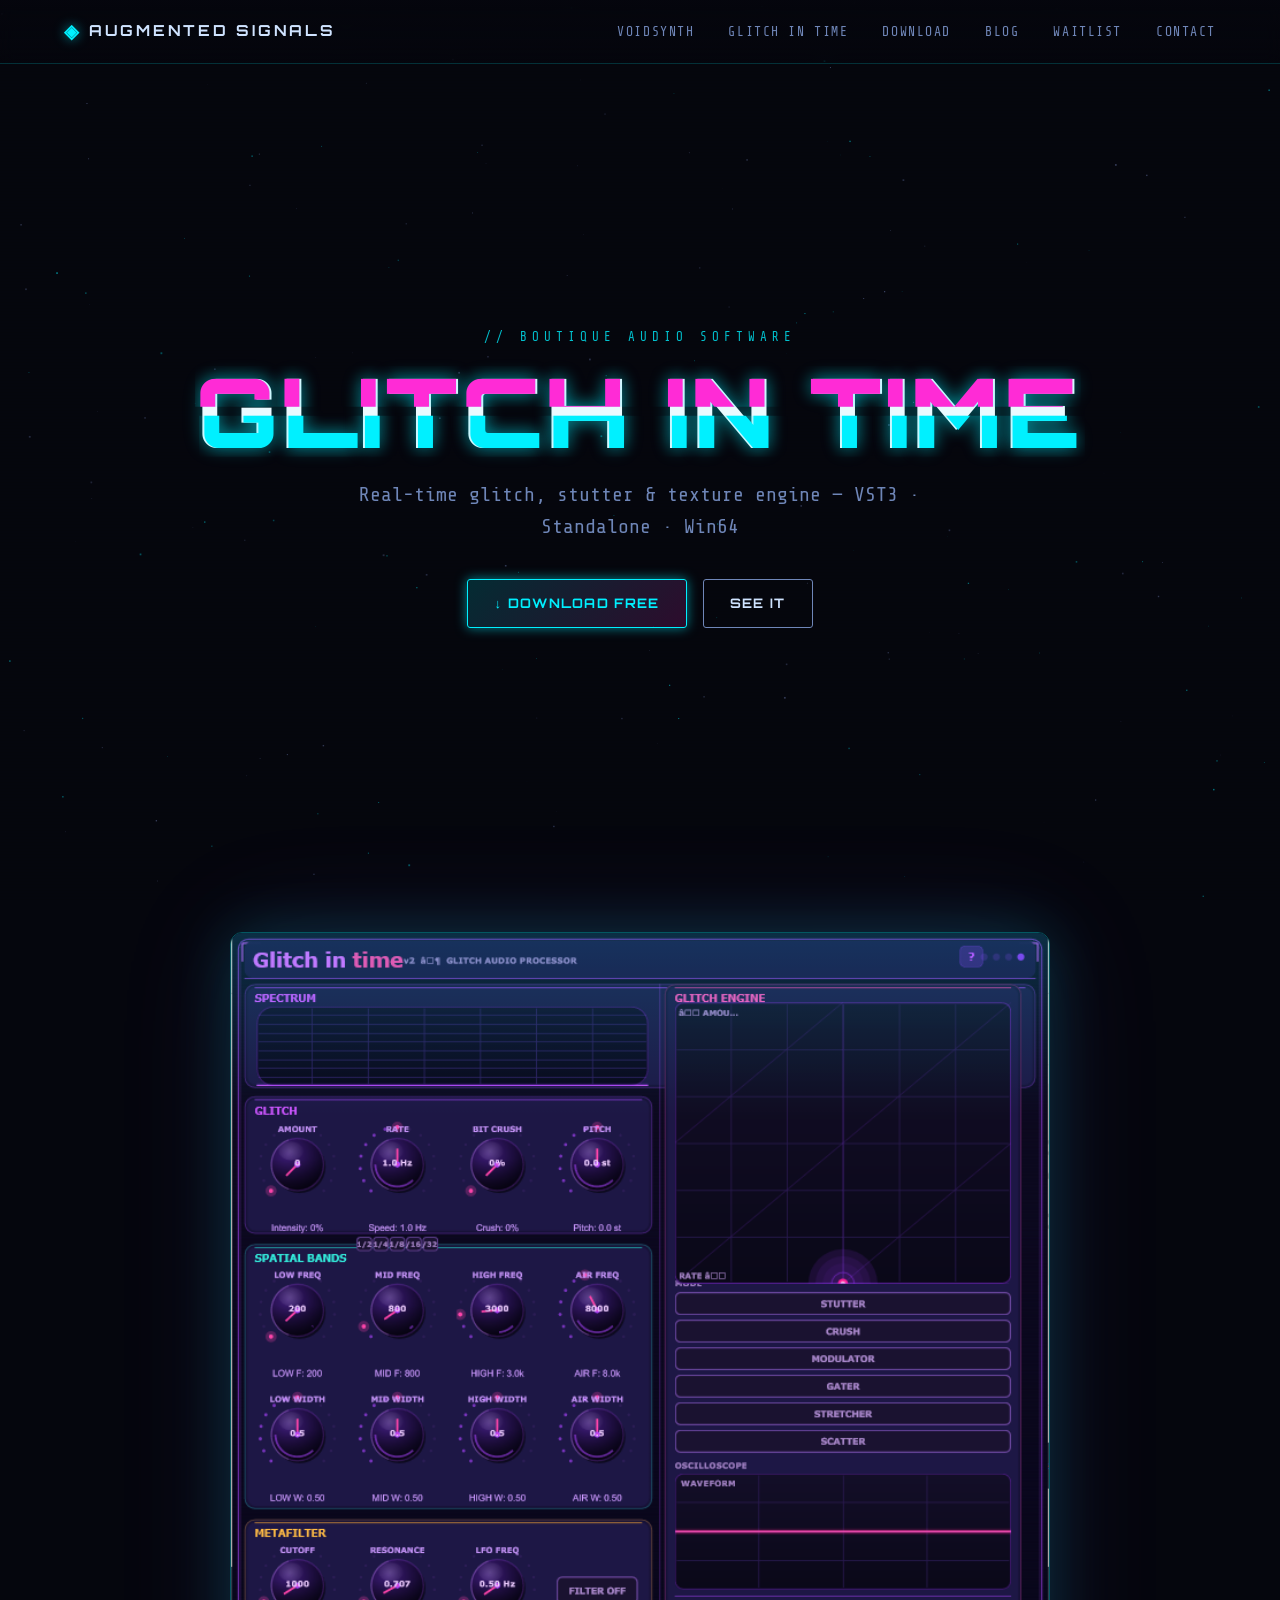
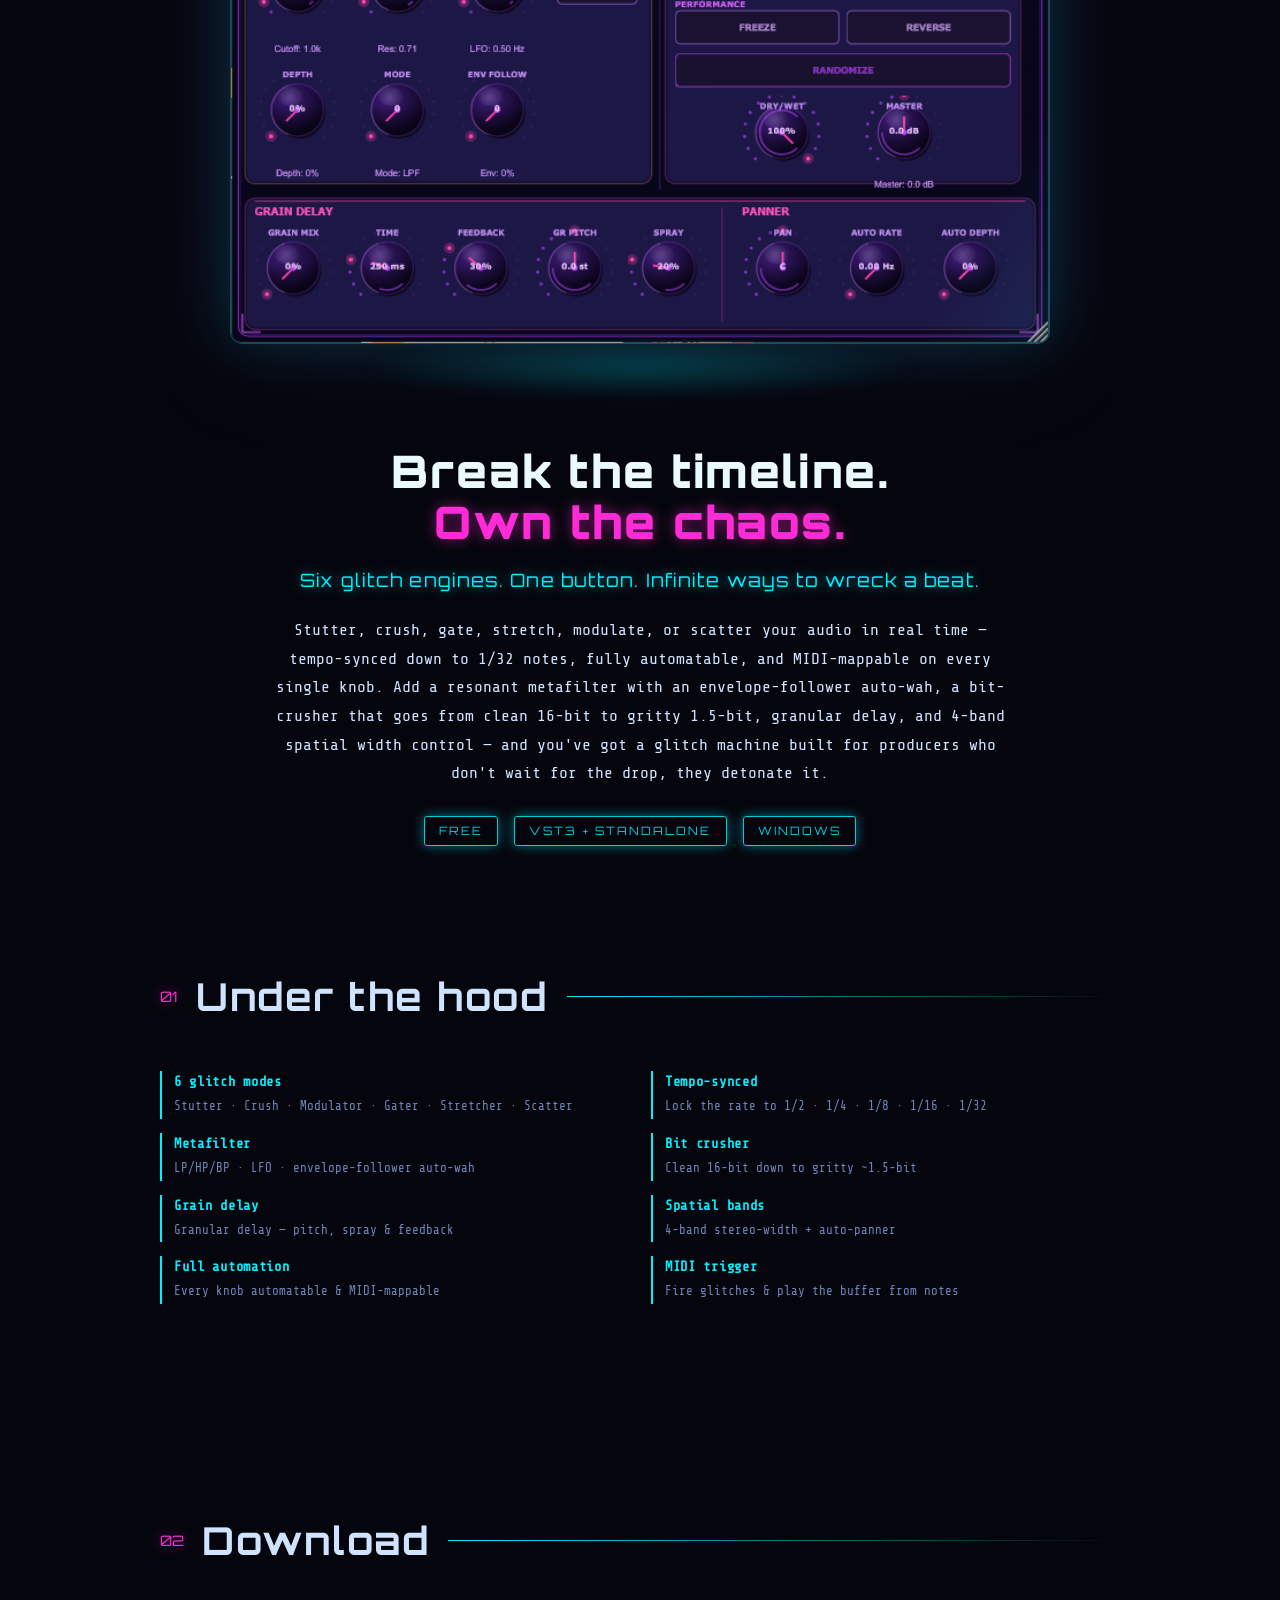
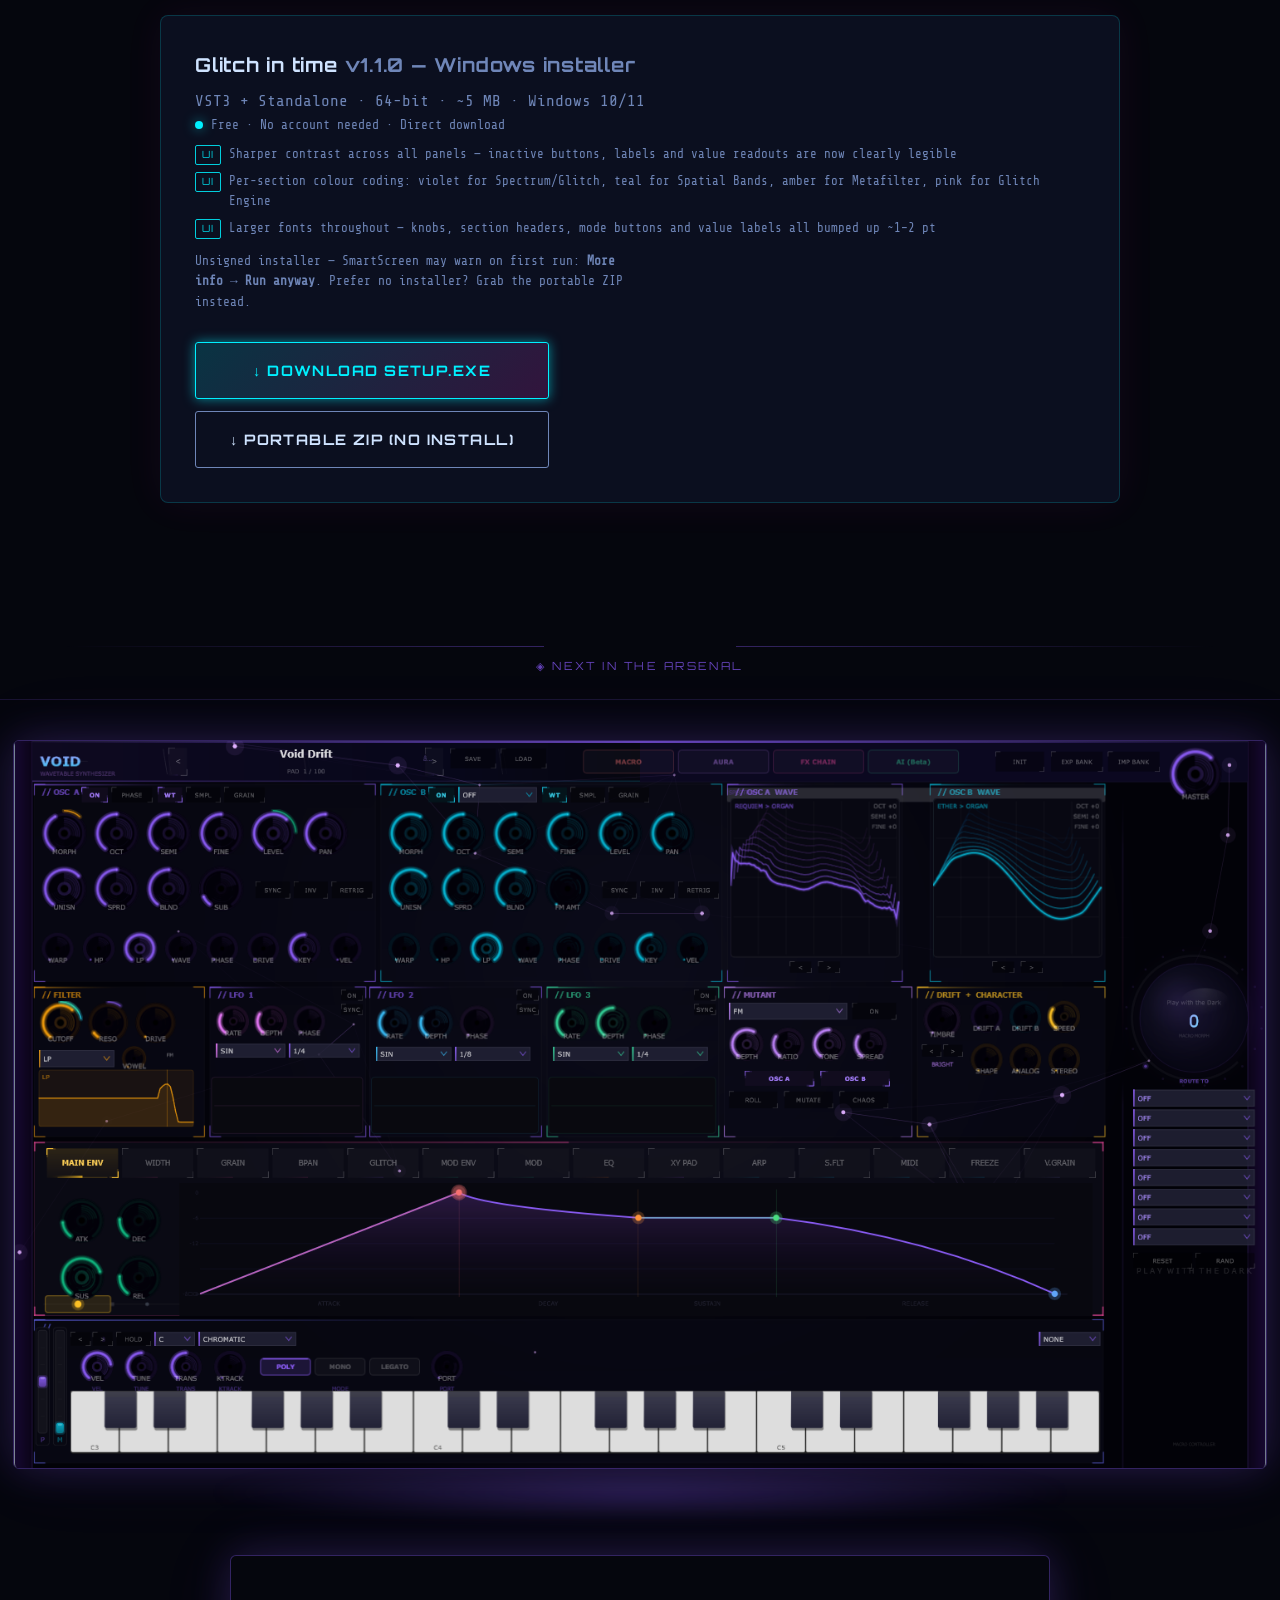
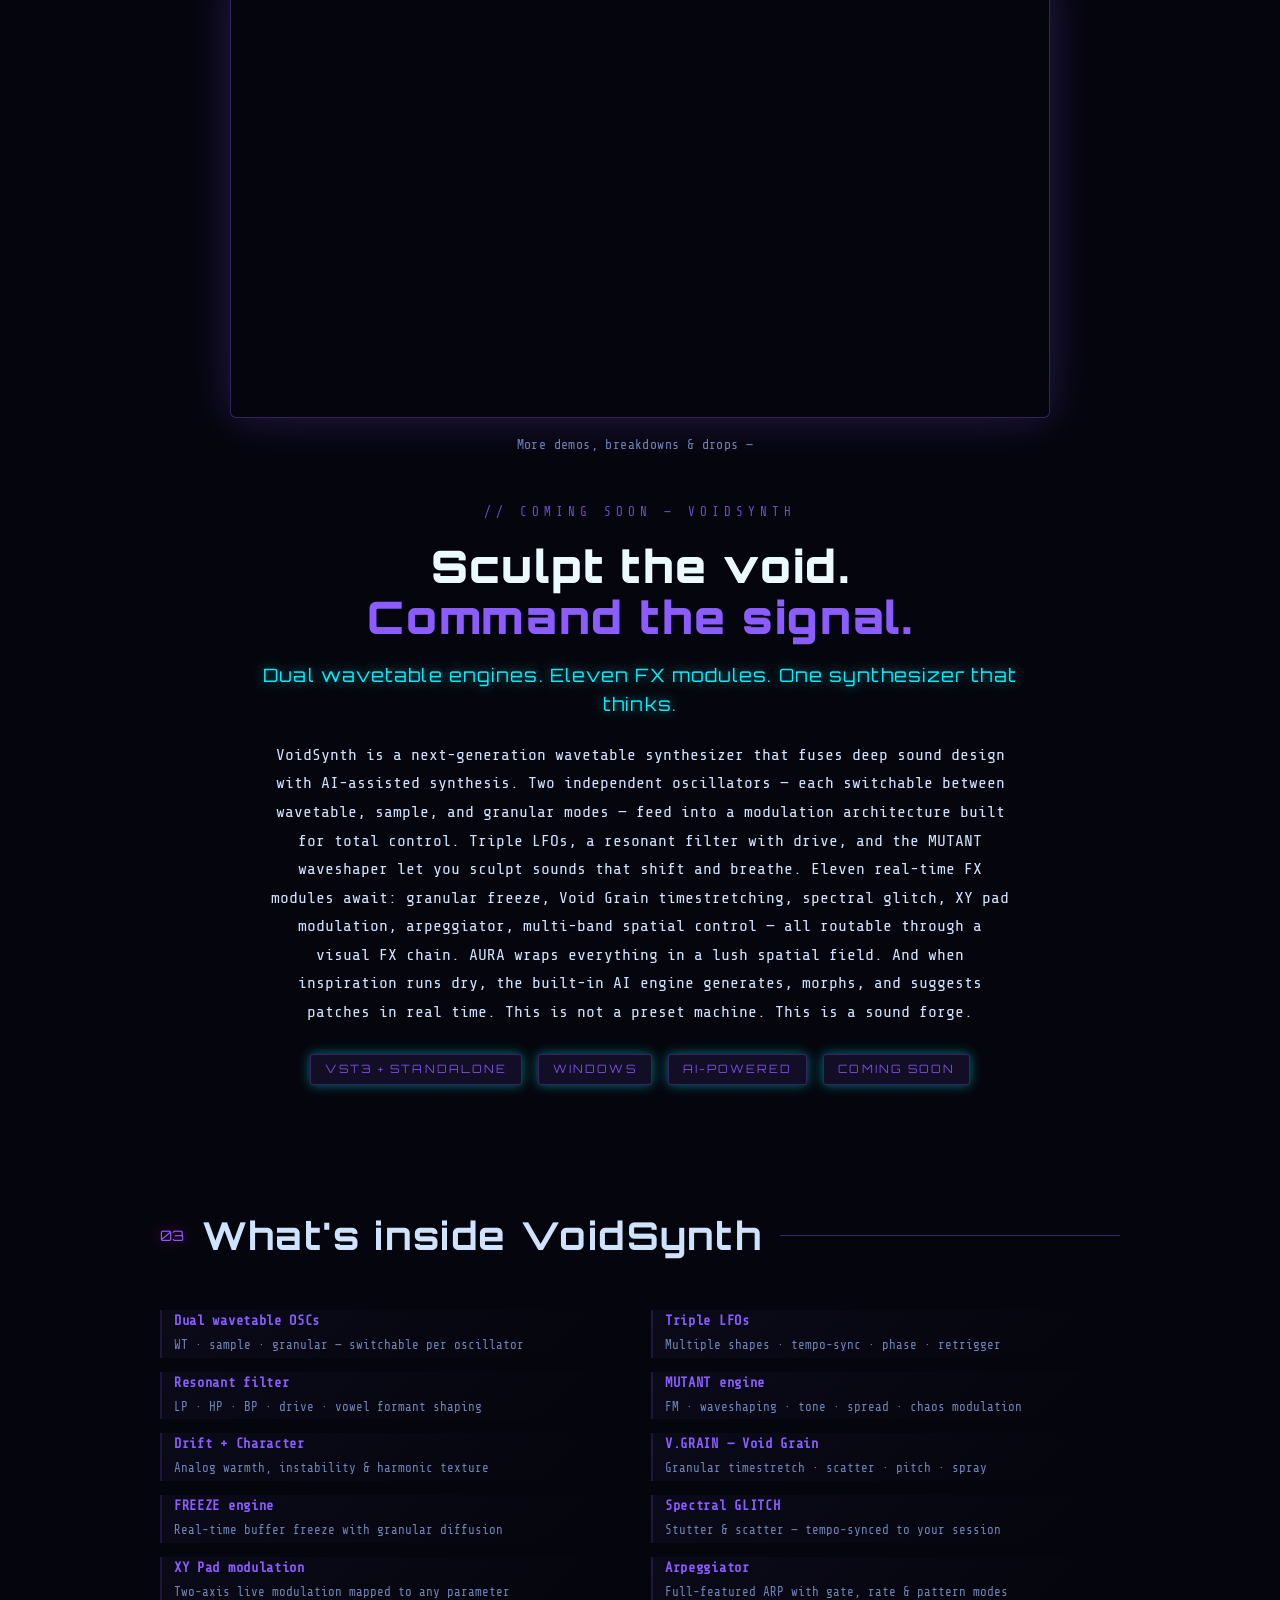
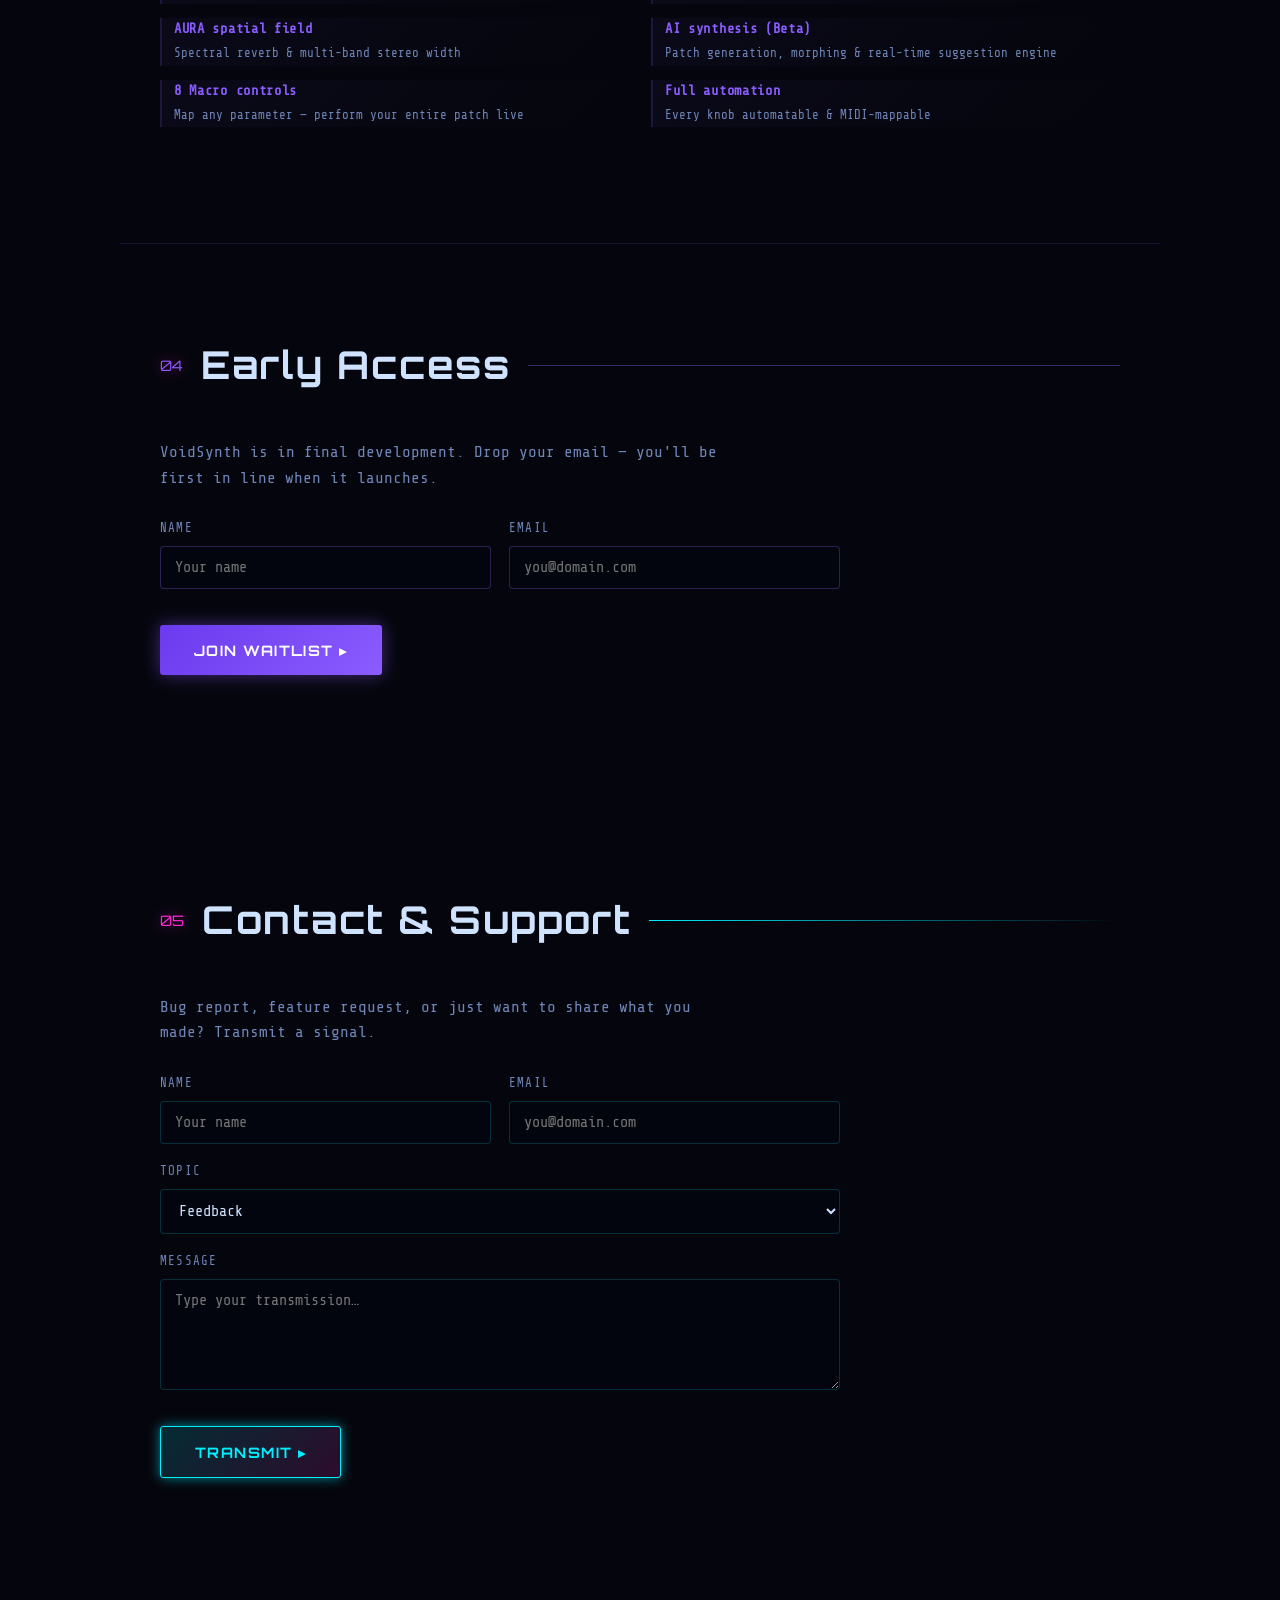
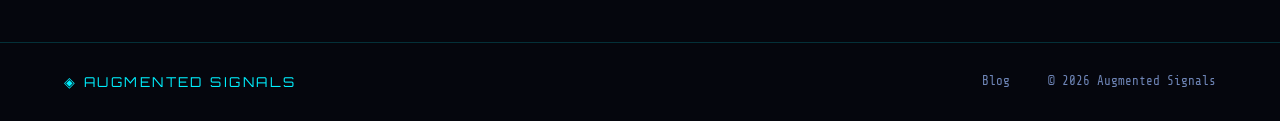
==== index.html @ cd2e7b14 "Add Blog link to homepage nav and footer" ====
<!DOCTYPE html>
<html lang="en">
<head>
<meta charset="UTF-8" />
<meta name="viewport" content="width=device-width, initial-scale=1.0" />
<title>Augmented Signals — Glitch in Time · VoidSynth | Free VST3 Audio Plugins</title>
<meta name="description" content="Augmented Signals — boutique audio software. Glitch in Time: free real-time glitch processor VST3. VoidSynth: AI-powered wavetable synthesizer. Windows 64-bit." />
<link rel="canonical" href="https://augmentedsignals.com/" />
<meta name="google-site-verification" content="_FUGStPBPuowqoxrD3YjINRn-j5dSIf7FFfWn83WKUI" />

<!-- Open Graph -->
<meta property="og:type" content="website" />
<meta property="og:site_name" content="Augmented Signals" />
<meta property="og:url" content="https://augmentedsignals.com/" />
<meta property="og:title" content="Augmented Signals — Free VST3 Glitch Processor + AI Wavetable Synth" />
<meta property="og:description" content="Boutique audio software for producers who push limits. Download Glitch in Time free — 6 glitch engines, tempo-sync, full automation. VoidSynth coming soon." />
<meta property="og:image" content="https://augmentedsignals.com/assets/plugin.png" />
<meta property="og:image:width" content="1200" />
<meta property="og:image:height" content="630" />
<meta property="og:image:alt" content="Glitch in Time VST3 plugin interface by Augmented Signals" />

<!-- Twitter / X Card -->
<meta name="twitter:card" content="summary_large_image" />
<meta name="twitter:title" content="Augmented Signals — Free VST3 Glitch Processor + AI Wavetable Synth" />
<meta name="twitter:description" content="Boutique audio software for producers who push limits. Download Glitch in Time free — 6 glitch engines, tempo-sync, full automation." />
<meta name="twitter:image" content="https://augmentedsignals.com/assets/plugin.png" />

<!-- JSON-LD Structured Data -->
<script type="application/ld+json">
{
  "@context": "https://schema.org",
  "@graph": [
    {
      "@type": "Organization",
      "name": "Augmented Signals",
      "url": "https://augmentedsignals.com",
      "logo": "https://augmentedsignals.com/assets/plugin.png"
    },
    {
      "@type": "SoftwareApplication",
      "name": "Glitch in Time",
      "operatingSystem": "Windows 10, Windows 11",
      "applicationCategory": "MultimediaApplication",
      "offers": { "@type": "Offer", "price": "0", "priceCurrency": "USD" },
      "description": "Real-time glitch, stutter and texture engine. Six glitch modes, tempo-synced to 1/32 notes, fully automatable and MIDI-mappable. VST3 + Standalone for Windows 64-bit.",
      "url": "https://augmentedsignals.com/#download",
      "publisher": { "@type": "Organization", "name": "Augmented Signals", "url": "https://augmentedsignals.com" }
    },
    {
      "@type": "SoftwareApplication",
      "name": "VoidSynth",
      "operatingSystem": "Windows 10, Windows 11",
      "applicationCategory": "MultimediaApplication",
      "description": "AI-powered wavetable synthesizer with dual oscillators, triple LFOs, 11 FX modules, and real-time AI patch generation. VST3 + Standalone for Windows.",
      "url": "https://augmentedsignals.com/#voidsynth",
      "publisher": { "@type": "Organization", "name": "Augmented Signals", "url": "https://augmentedsignals.com" }
    }
  ]
}
</script>

<script type="application/ld+json">
{
  "@context": "https://schema.org",
  "@type": "FAQPage",
  "mainEntity": [
    {
      "@type": "Question",
      "name": "Is Glitch in Time free?",
      "acceptedAnswer": { "@type": "Answer", "text": "Yes. Glitch in Time is completely free — no account, no registration, no time limit. Download directly from augmentedsignals.com." }
    },
    {
      "@type": "Question",
      "name": "Which DAWs work with Glitch in Time?",
      "acceptedAnswer": { "@type": "Answer", "text": "Any DAW that supports VST3 on Windows 64-bit: Ableton Live, FL Studio, Reaper, Cubase, Studio One, Bitwig, and more. It also runs as a Standalone application." }
    },
    {
      "@type": "Question",
      "name": "What is AI synthesis?",
      "acceptedAnswer": { "@type": "Answer", "text": "AI synthesis uses machine learning to generate, transform, or assist in creating synthesized sound. In VoidSynth, the AI engine generates patches from descriptors, morphs between sounds, and evolves patches in real time — all editable within the synth." }
    },
    {
      "@type": "Question",
      "name": "When is VoidSynth releasing?",
      "acceptedAnswer": { "@type": "Answer", "text": "VoidSynth is coming soon. Join the waitlist on augmentedsignals.com to be notified at launch and receive early-access pricing." }
    },
    {
      "@type": "Question",
      "name": "Does Glitch in Time work on Mac?",
      "acceptedAnswer": { "@type": "Answer", "text": "Currently Windows 10/11 (64-bit) only. Mac support is on the roadmap." }
    },
    {
      "@type": "Question",
      "name": "What glitch effects does Glitch in Time include?",
      "acceptedAnswer": { "@type": "Answer", "text": "Six glitch engines: Stutter, Crush, Modulator, Gater, Stretcher, and Scatter — all tempo-synced. Plus a resonant metafilter with auto-wah, bit crusher (16-bit to ~1.5-bit), granular delay, and 4-band spatial width control." }
    }
  ]
}
</script>

<link rel="preconnect" href="https://fonts.googleapis.com" />
<link rel="preconnect" href="https://fonts.gstatic.com" crossorigin />
<link href="https://fonts.googleapis.com/css2?family=Orbitron:wght@500;700;900&family=Share+Tech+Mono&display=swap" rel="stylesheet" />
<link rel="stylesheet" href="css/style.css" />

<!-- Cloudflare Web Analytics --><script defer src='https://static.cloudflareinsights.com/beacon.min.js' data-cf-beacon='{"token": "161933dce94e44ef8bb1f5cae0c63dd3"}'></script><!-- End Cloudflare Web Analytics -->
</head>
<body>

<canvas id="bg-canvas" aria-hidden="true"></canvas>
<div class="scanlines" aria-hidden="true"></div>

<!-- NAV -->
<header class="nav">
  <a href="#top" class="brand"><span class="brand-mark">◈</span><span class="brand-name">AUGMENTED&nbsp;SIGNALS</span></a>
  <nav class="nav-links">
    <a href="#voidsynth">VoidSynth</a><a href="#showcase">Glitch in Time</a><a href="#download">Download</a><a href="/blog/">Blog</a><a href="#waitlist">Waitlist</a><a href="#contact">Contact</a>
  </nav>
</header>

<!-- HERO -->
<section id="top" class="hero">
  <div class="hero-inner">
    <p class="eyebrow">// BOUTIQUE AUDIO SOFTWARE</p>
    <h1 class="glitch" data-text="GLITCH IN TIME">GLITCH IN TIME</h1>
    <p class="hero-sub">Real-time glitch, stutter &amp; texture engine — VST3 · Standalone · Win64</p>
    <div class="hero-cta">
      <a href="#download" class="btn btn-primary">↓ Download Free</a>
      <a href="#showcase" class="btn btn-ghost">See it</a>
    </div>
  </div>
</section>

<!-- SHOWCASE: the real plugin, wrapped in dynamic FX -->
<section id="showcase" class="showcase">
  <div class="stage" id="stage">
    <div class="plugin-frame" id="pluginFrame">
      <div class="frame-glow"></div>
      <img src="assets/plugin.png" alt="Glitch in time plugin interface" class="plugin-img" draggable="false" />
      <img src="assets/plugin.png" alt="" aria-hidden="true" class="plugin-img gl gl-r" draggable="false" />
      <img src="assets/plugin.png" alt="" aria-hidden="true" class="plugin-img gl gl-c" draggable="false" />
      <div class="scan-beam"></div>
      <div class="frame-corners"><i></i><i></i><i></i><i></i></div>
    </div>
    <div class="stage-floor"></div>
  </div>
  <div class="stage-desc">
    <h2 class="stage-desc-title">Break the timeline.<br><span class="stage-desc-accent">Own the chaos.</span></h2>
    <p class="stage-desc-lead">Six glitch engines. One button. Infinite ways to wreck a beat.</p>
    <p class="stage-desc-body">Stutter, crush, gate, stretch, modulate, or scatter your audio in real time — tempo-synced down to 1/32 notes, fully automatable, and MIDI-mappable on every single knob. Add a resonant metafilter with an envelope-follower auto-wah, a bit-crusher that goes from clean 16-bit to gritty 1.5-bit, granular delay, and 4-band spatial width control — and you've got a glitch machine built for producers who don't wait for the drop, they detonate it.</p>
    <p class="stage-desc-tags"><span>Free</span><span>VST3 + Standalone</span><span>Windows</span></p>
  </div>
</section>

<!-- FEATURES -->
<section class="section">
  <div class="section-head"><span class="sec-index">01</span><h2>Under the hood</h2><div class="sec-line"></div></div>
  <ul class="feature-grid">
    <li><b>6 glitch modes</b><span>Stutter · Crush · Modulator · Gater · Stretcher · Scatter</span></li>
    <li><b>Tempo-synced</b><span>Lock the rate to 1/2 · 1/4 · 1/8 · 1/16 · 1/32</span></li>
    <li><b>Metafilter</b><span>LP/HP/BP · LFO · envelope-follower auto-wah</span></li>
    <li><b>Bit crusher</b><span>Clean 16-bit down to gritty ~1.5-bit</span></li>
    <li><b>Grain delay</b><span>Granular delay — pitch, spray &amp; feedback</span></li>
    <li><b>Spatial bands</b><span>4-band stereo-width + auto-panner</span></li>
    <li><b>Full automation</b><span>Every knob automatable &amp; MIDI-mappable</span></li>
    <li><b>MIDI trigger</b><span>Fire glitches &amp; play the buffer from notes</span></li>
  </ul>
</section>

<!-- DOWNLOAD -->
<section id="download" class="section">
  <div class="section-head"><span class="sec-index">02</span><h2>Download</h2><div class="sec-line"></div></div>
  <div class="download-box">
    <div class="dl-info">
      <h3>Glitch in time <span class="muted">v1.1.0 — Windows installer</span></h3>
      <p class="muted">VST3 + Standalone · 64-bit · ~5&nbsp;MB · Windows 10/11</p>
      <p class="dl-counter"><span class="dl-dot"></span> Free · No account needed · Direct download</p>
      <ul class="dl-changelog">
        <li><span class="cl-tag">UI</span> Sharper contrast across all panels — inactive buttons, labels and value readouts are now clearly legible</li>
        <li><span class="cl-tag">UI</span> Per-section colour coding: violet for Spectrum/Glitch, teal for Spatial Bands, amber for Metafilter, pink for Glitch Engine</li>
        <li><span class="cl-tag">UI</span> Larger fonts throughout — knobs, section headers, mode buttons and value labels all bumped up ~1–2 pt</li>
      </ul>
      <p class="dl-note">Unsigned installer — SmartScreen may warn on first run: <b>More info → Run anyway</b>. Prefer no installer? Grab the portable ZIP instead.</p>
    </div>
    <div class="dl-actions">
      <a id="download-btn" class="btn btn-primary btn-lg"
         href="downloads/GlitchInTime-1.1.0-Setup.exe"
         download data-plugin="glitch-in-time" rel="noopener">↓ Download Setup.exe</a>
      <a id="download-zip-btn" class="btn btn-ghost btn-lg"
         href="downloads/GlitchInTime-1.1.0-Portable.zip"
         download data-plugin="glitch-in-time-zip" rel="noopener">↓ Portable ZIP (no install)</a>
    </div>
  </div>
</section>

<!-- PRODUCT DIVIDER -->
<div class="product-divider"><span>◈ NEXT IN THE ARSENAL</span></div>

<!-- VOIDSYNTH SHOWCASE -->
<section id="voidsynth" class="showcase vs-showcase">
  <div class="stage" id="vs-stage">
    <div class="plugin-frame vs-frame" id="vsFrame">
      <div class="frame-glow vs-glow"></div>
      <img src="assets/voidsynth.png" alt="VoidSynth synthesizer interface" class="plugin-img" draggable="false" />
      <img src="assets/voidsynth.png" alt="" aria-hidden="true" class="plugin-img gl gl-r" draggable="false" />
      <img src="assets/voidsynth.png" alt="" aria-hidden="true" class="plugin-img gl gl-c" draggable="false" />
      <div class="scan-beam vs-scan-beam"></div>
      <div class="frame-corners"><i></i><i></i><i></i><i></i></div>
    </div>
    <div class="vs-stage-floor"></div>
  </div>
  <div class="vs-video-wrap">
    <div class="vs-video-frame">
      <iframe src="https://www.youtube.com/embed/2sbFFV7Q9OY" title="VoidSynth demo" frameborder="0" allow="accelerometer; autoplay; clipboard-write; encrypted-media; gyroscope; picture-in-picture; web-share" allowfullscreen loading="lazy"></iframe>
    </div>
    <div class="vs-subscribe">
      <span class="vs-subscribe-label">More demos, breakdowns &amp; drops —</span>
      <div class="g-ytsubscribe" data-channelid="UCSKllGRwVN9DXocDSalkz3Q" data-layout="full" data-count="default"></div>
    </div>
  </div>
  <div class="stage-desc">
    <p class="eyebrow vs-eyebrow">// COMING SOON — VOIDSYNTH</p>
    <h2 class="stage-desc-title">Sculpt the void.<br><span class="vs-accent">Command the signal.</span></h2>
    <p class="stage-desc-lead">Dual wavetable engines. Eleven FX modules. One synthesizer that thinks.</p>
    <p class="stage-desc-body">VoidSynth is a next-generation wavetable synthesizer that fuses deep sound design with AI-assisted synthesis. Two independent oscillators — each switchable between wavetable, sample, and granular modes — feed into a modulation architecture built for total control. Triple LFOs, a resonant filter with drive, and the MUTANT waveshaper let you sculpt sounds that shift and breathe. Eleven real-time FX modules await: granular freeze, Void Grain timestretching, spectral glitch, XY pad modulation, arpeggiator, multi-band spatial control — all routable through a visual FX chain. AURA wraps everything in a lush spatial field. And when inspiration runs dry, the built-in AI engine generates, morphs, and suggests patches in real time. This is not a preset machine. This is a sound forge.</p>
    <p class="stage-desc-tags vs-tags"><span>VST3 + Standalone</span><span>Windows</span><span>AI-Powered</span><span>Coming Soon</span></p>
  </div>
</section>

<!-- VOIDSYNTH FEATURES -->
<section class="section">
  <div class="section-head"><span class="sec-index vs-sec-index">03</span><h2>What's inside VoidSynth</h2><div class="sec-line vs-sec-line"></div></div>
  <ul class="feature-grid vs-feature-grid">
    <li><b>Dual wavetable OSCs</b><span>WT · sample · granular — switchable per oscillator</span></li>
    <li><b>Triple LFOs</b><span>Multiple shapes · tempo-sync · phase · retrigger</span></li>
    <li><b>Resonant filter</b><span>LP · HP · BP · drive · vowel formant shaping</span></li>
    <li><b>MUTANT engine</b><span>FM · waveshaping · tone · spread · chaos modulation</span></li>
    <li><b>Drift + Character</b><span>Analog warmth, instability &amp; harmonic texture</span></li>
    <li><b>V.GRAIN — Void Grain</b><span>Granular timestretch · scatter · pitch · spray</span></li>
    <li><b>FREEZE engine</b><span>Real-time buffer freeze with granular diffusion</span></li>
    <li><b>Spectral GLITCH</b><span>Stutter &amp; scatter — tempo-synced to your session</span></li>
    <li><b>XY Pad modulation</b><span>Two-axis live modulation mapped to any parameter</span></li>
    <li><b>Arpeggiator</b><span>Full-featured ARP with gate, rate &amp; pattern modes</span></li>
    <li><b>AURA spatial field</b><span>Spectral reverb &amp; multi-band stereo width</span></li>
    <li><b>AI synthesis (Beta)</b><span>Patch generation, morphing &amp; real-time suggestion engine</span></li>
    <li><b>8 Macro controls</b><span>Map any parameter — perform your entire patch live</span></li>
    <li><b>Full automation</b><span>Every knob automatable &amp; MIDI-mappable</span></li>
  </ul>
</section>

<!-- VOIDSYNTH WAITLIST -->
<section id="waitlist" class="section vs-waitlist-section">
  <div class="section-head"><span class="sec-index vs-sec-index">04</span><h2>Early Access</h2><div class="sec-line vs-sec-line"></div></div>
  <p class="contact-intro">VoidSynth is in final development. Drop your email — you'll be first in line when it launches.</p>
  <form id="waitlist-form" class="contact-form vs-waitlist-form" action="https://api.web3forms.com/submit" method="POST">
    <input type="hidden" name="access_key" value="d67c8a0f-b26d-40ae-9416-ef2a5f5c5e74" />
    <input type="hidden" name="subject" value="new voidsynth waitlister" />
    <input type="hidden" name="to" value="augmentedsignals@outlook.com" />
    <input type="checkbox" name="botcheck" style="display:none" aria-hidden="true" />
    <div class="form-row">
      <label>Name<input type="text" name="name" required placeholder="Your name" /></label>
      <label>Email<input type="email" name="email" required placeholder="you@domain.com" /></label>
    </div>
    <div class="h-captcha" data-sitekey="50b2fe65-b00b-4b9e-ad62-3ba471098be2"></div>
    <button type="submit" class="btn vs-btn-primary btn-lg">Join Waitlist ▸</button>
    <p id="waitlist-status" class="form-status" role="status"></p>
  </form>
</section>

<!-- CONTACT -->
<section id="contact" class="section">
  <div class="section-head"><span class="sec-index">05</span><h2>Contact &amp; Support</h2><div class="sec-line"></div></div>
  <p class="contact-intro">Bug report, feature request, or just want to share what you made? Transmit a signal.</p>
  <form id="contact-form" class="contact-form" action="https://api.web3forms.com/submit" method="POST">
    <input type="hidden" name="access_key" value="d67c8a0f-b26d-40ae-9416-ef2a5f5c5e74" />
    <input type="hidden" name="subject" value="New message from Augmented Signals site" />
    <input type="hidden" name="to" value="augmentedsignals@outlook.com" />
    <input type="checkbox" name="botcheck" style="display:none" aria-hidden="true" />
    <div class="form-row">
      <label>Name<input type="text" name="name" required placeholder="Your name" /></label>
      <label>Email<input type="email" name="email" required placeholder="you@domain.com" /></label>
    </div>
    <label>Topic
      <select name="topic"><option>Feedback</option><option>Bug report</option><option>Feature request</option><option>Support</option><option>Other</option></select>
    </label>
    <label>Message<textarea name="message" rows="5" required placeholder="Type your transmission…"></textarea></label>
    <div class="h-captcha" data-sitekey="50b2fe65-b00b-4b9e-ad62-3ba471098be2"></div>
    <button type="submit" class="btn btn-primary btn-lg">Transmit ▸</button>
    <p id="form-status" class="form-status" role="status"></p>
  </form>
</section>

<footer class="footer">
  <div class="footer-brand">◈ AUGMENTED SIGNALS</div>
  <div class="footer-meta"><a href="/blog/" class="muted" style="text-decoration:none;margin-right:1rem">Blog</a><span class="muted">© <span id="year"></span> Augmented Signals</span></div>
</footer>

<script src="js/main.js"></script>
<script src="https://apis.google.com/js/platform.js"></script>
<script src="https://js.hcaptcha.com/1/api.js?recaptchacompat=off" async defer></script>
</body>
</html>
---- css/style.css ----
/* ============================================================ *
 *  Augmented Signals — sci-fi theme
 * ============================================================ */
:root{
  --bg:        #05060d;
  --bg-2:      #0a0e1c;
  --panel:     rgba(14,20,40,.72);
  --cyan:      #00f0ff;
  --magenta:   #ff2bd6;
  --violet:    #8b5cff;
  --text:      #cfe3ff;
  --text-dim:  #6f86b8;
  --line:      rgba(0,240,255,.18);
  --glow-cyan: 0 0 12px rgba(0,240,255,.55);
  --glow-mag:  0 0 14px rgba(255,43,214,.5);
}

*{ box-sizing:border-box; margin:0; padding:0; }

html{ scroll-behavior:smooth; }

body{
  font-family:"Share Tech Mono", ui-monospace, monospace;
  background:var(--bg);
  color:var(--text);
  line-height:1.6;
  overflow-x:hidden;
  position:relative;
}

#bg-canvas{ position:fixed; inset:0; z-index:-2; display:block; }

/* CRT scanline overlay */
.scanlines{
  position:fixed; inset:0; z-index:-1; pointer-events:none;
  background:repeating-linear-gradient(
     to bottom, rgba(0,0,0,0) 0 2px, rgba(0,0,0,.18) 2px 3px);
  mix-blend-mode:multiply; opacity:.5;
}

a{ color:inherit; text-decoration:none; }
h1,h2,h3{ font-family:"Orbitron", sans-serif; letter-spacing:.04em; }
.muted{ color:var(--text-dim); }

/* ── NAV ─────────────────────────────────────────────── */
.nav{
  position:sticky; top:0; z-index:50;
  display:flex; align-items:center; justify-content:space-between;
  padding:16px clamp(18px,5vw,64px);
  background:linear-gradient(180deg, rgba(5,6,13,.92), rgba(5,6,13,.4));
  backdrop-filter:blur(8px);
  border-bottom:1px solid var(--line);
}
.brand{ display:flex; align-items:center; gap:10px; font-family:"Orbitron"; font-weight:700; }
.brand-mark{ color:var(--cyan); text-shadow:var(--glow-cyan); font-size:1.2rem; }
.brand-name{ font-size:.95rem; letter-spacing:.18em; }
.nav-links{ display:flex; gap:clamp(14px,3vw,34px); font-size:.82rem; letter-spacing:.12em; }
.nav-links a{ color:var(--text-dim); transition:.2s; text-transform:uppercase; }
.nav-links a:hover{ color:var(--cyan); text-shadow:var(--glow-cyan); }

/* ── HERO ────────────────────────────────────────────── */
.hero{
  position:relative; min-height:92vh;
  display:flex; align-items:center; justify-content:center; text-align:center;
  padding:80px 20px; overflow:hidden;
}
.hero-inner{ position:relative; z-index:2; max-width:900px; }
.eyebrow{ color:var(--cyan); letter-spacing:.4em; font-size:.78rem; margin-bottom:18px; opacity:.8; }
.hero-sub{ color:var(--text-dim); font-size:clamp(.95rem,2.2vw,1.25rem); margin:22px auto 36px; max-width:620px; }
.hero-cta{ display:flex; gap:16px; justify-content:center; flex-wrap:wrap; }

/* perspective grid floor */
.hero-grid{
  position:absolute; left:50%; bottom:-10%; transform:translateX(-50%);
  width:200%; height:60%; z-index:1;
  background-image:
     linear-gradient(var(--line) 1px, transparent 1px),
     linear-gradient(90deg, var(--line) 1px, transparent 1px);
  background-size:60px 60px;
  transform:translateX(-50%) perspective(420px) rotateX(64deg);
  mask-image:linear-gradient(to top, #000 5%, transparent 75%);
  -webkit-mask-image:linear-gradient(to top, #000 5%, transparent 75%);
  animation:grid-move 6s linear infinite;
  opacity:.6;
}
@keyframes grid-move{ from{ background-position:0 0; } to{ background-position:0 60px; } }

/* glitch title */
.glitch{
  position:relative; font-weight:900;
  font-size:clamp(2.1rem,9vw,6rem); line-height:.95;
  color:#eafaff; text-shadow:0 0 18px rgba(0,240,255,.35);
}
.glitch::before,.glitch::after{
  content:attr(data-text); position:absolute; inset:0; overflow:hidden;
}
.glitch::before{ color:var(--magenta); transform:translate(-2px,0); animation:glitch1 2.6s infinite steps(2); clip-path:inset(0 0 55% 0); }
.glitch::after { color:var(--cyan);    transform:translate(2px,0);  animation:glitch2 3.1s infinite steps(2); clip-path:inset(55% 0 0 0); }
@keyframes glitch1{ 0%,92%,100%{transform:translate(-2px,0)} 93%{transform:translate(-7px,-2px)} 96%{transform:translate(4px,1px)} }
@keyframes glitch2{ 0%,90%,100%{transform:translate(2px,0)} 91%{transform:translate(6px,2px)} 95%{transform:translate(-4px,-1px)} }

.glitch-soft{ position:relative; }
.glitch-soft:hover{ animation:shake .3s; text-shadow:var(--glow-cyan); }
@keyframes shake{ 25%{transform:translateX(-2px)} 75%{transform:translateX(2px)} }

/* ── BUTTONS ─────────────────────────────────────────── */
.btn{
  display:inline-block; font-family:"Orbitron"; font-weight:700;
  font-size:.82rem; letter-spacing:.1em; text-transform:uppercase;
  padding:13px 26px; border:1px solid var(--cyan); border-radius:3px;
  cursor:pointer; transition:.18s; position:relative; background:transparent;
  color:var(--cyan);
}
.btn-lg{ padding:16px 34px; font-size:.9rem; }
.btn-primary{ background:linear-gradient(135deg, rgba(0,240,255,.16), rgba(255,43,214,.16)); box-shadow:var(--glow-cyan); }
.btn-primary:hover{ background:linear-gradient(135deg, rgba(0,240,255,.34), rgba(255,43,214,.32)); transform:translateY(-2px); }
.btn-ghost{ border-color:var(--text-dim); color:var(--text); }
.btn-ghost:hover{ border-color:var(--magenta); color:var(--magenta); box-shadow:var(--glow-mag); }

/* ── SECTIONS ────────────────────────────────────────── */
.section{ max-width:1040px; margin:0 auto; padding:90px clamp(18px,5vw,40px); }
.section-head{ display:flex; align-items:center; gap:18px; margin-bottom:44px; }
.sec-index{ color:var(--magenta); font-family:"Orbitron"; font-size:.9rem; text-shadow:var(--glow-mag); }
.section-head h2{ font-size:clamp(1.5rem,4vw,2.4rem); }
.sec-line{ flex:1; height:1px; background:linear-gradient(90deg,var(--cyan),transparent); }

/* ── PLUGIN CARD ─────────────────────────────────────── */
.plugin-card{
  display:grid; grid-template-columns:300px 1fr; gap:34px;
  background:var(--panel); border:1px solid var(--line); border-radius:8px;
  padding:30px; backdrop-filter:blur(6px);
  box-shadow:0 0 40px rgba(0,240,255,.06), inset 0 0 60px rgba(139,92,255,.05);
}
.plugin-visual{ display:flex; flex-direction:column; align-items:center; justify-content:center; gap:18px; }
.plugin-orb{
  width:180px; height:180px; border-radius:50%;
  background:radial-gradient(circle at 35% 30%, var(--cyan), var(--violet) 45%, #11061f 75%);
  box-shadow:0 0 50px rgba(0,240,255,.4), inset 0 0 40px rgba(0,0,0,.6);
  animation:orb 6s ease-in-out infinite; position:relative;
}
.plugin-orb::after{
  content:""; position:absolute; inset:-14px; border-radius:50%;
  border:1px solid var(--magenta); opacity:.35; animation:spin 9s linear infinite;
}
@keyframes orb{ 0%,100%{transform:translateY(0)} 50%{transform:translateY(-10px)} }
@keyframes spin{ to{ transform:rotate(360deg); } }
.plugin-tag{ font-size:.68rem; letter-spacing:.18em; color:var(--text-dim); text-align:center; }

.plugin-name{ font-size:clamp(1.4rem,4vw,2rem); color:#eafaff; }
.plugin-version{ color:var(--magenta); font-size:.8rem; margin:4px 0 14px; letter-spacing:.2em; }
.plugin-desc{ color:var(--text); margin-bottom:22px; }

.feature-grid{ list-style:none; display:grid; grid-template-columns:1fr 1fr; gap:14px 22px; margin-bottom:26px; }
.feature-grid li{ border-left:2px solid var(--cyan); padding-left:12px; }
.feature-grid b{ display:block; color:var(--cyan); font-size:.86rem; letter-spacing:.05em; }
.feature-grid span{ color:var(--text-dim); font-size:.78rem; }

.plugin-actions{ display:flex; align-items:center; gap:20px; flex-wrap:wrap; }
.dl-counter{ font-size:.8rem; color:var(--text-dim); display:flex; align-items:center; gap:8px; }
.dl-dot{ width:8px; height:8px; border-radius:50%; background:var(--cyan); box-shadow:var(--glow-cyan); animation:pulse 1.6s infinite; }
@keyframes pulse{ 0%,100%{opacity:1} 50%{opacity:.25} }
#dl-count{ color:var(--cyan); font-weight:bold; }

/* ── SHOWCASE: real plugin wrapped in FX ─────────────── */
.showcase{ padding:40px 16px 30px; display:flex; flex-direction:column; align-items:center; perspective:1400px; }
.stage{ position:relative; width:min(820px,94vw); }
.plugin-frame{
  position:relative; border-radius:12px; overflow:hidden;
  transform-style:preserve-3d; transition:transform .15s ease-out;
  border:1px solid rgba(0,240,255,.35);
  box-shadow:0 0 60px rgba(0,240,255,.18), 0 0 120px rgba(139,92,255,.12), 0 30px 60px rgba(0,0,0,.6);
  animation:boot 1.1s ease-out both;
}
@keyframes boot{ 0%{opacity:0; filter:brightness(3) blur(8px); transform:scale(.96)} 60%{opacity:1; filter:brightness(1.2) blur(0)} 100%{filter:none} }
.frame-glow{ position:absolute; inset:-2px; border-radius:12px; z-index:3; pointer-events:none;
  background:linear-gradient(120deg, transparent 30%, rgba(0,240,255,.5), rgba(255,43,214,.5), transparent 70%);
  background-size:300% 300%; mix-blend-mode:screen; opacity:.55; animation:sweepglow 5s linear infinite; }
@keyframes sweepglow{ to{ background-position:300% 0; } }
.plugin-img{ display:block; width:100%; height:auto; position:relative; z-index:1; }
/* RGB-split glitch layers (flicker occasionally) */
.plugin-img.gl{ position:absolute; inset:0; z-index:2; mix-blend-mode:screen; opacity:0; pointer-events:none; }
.gl-r{ animation:glr 7s steps(1) infinite; }
.gl-c{ animation:glc 7s steps(1) infinite; }
@keyframes glr{ 0%,96%,100%{opacity:0;transform:translate(0,0)} 97%{opacity:.7;transform:translate(-6px,2px);filter:hue-rotate(-40deg) saturate(3)} 98.5%{opacity:.5;transform:translate(4px,-2px)} }
@keyframes glc{ 0%,95%,100%{opacity:0;transform:translate(0,0)} 96%{opacity:.6;transform:translate(6px,-2px);filter:hue-rotate(140deg) saturate(3)} 99%{opacity:.4;transform:translate(-4px,1px)} }
/* scan beam */
.scan-beam{ position:absolute; left:0; right:0; top:0; height:18%; z-index:2; pointer-events:none;
  background:linear-gradient(180deg, rgba(0,240,255,.16), rgba(0,240,255,0)); animation:scanb 4.5s linear infinite; }
@keyframes scanb{ 0%{transform:translateY(-20%)} 100%{transform:translateY(560%)} }
/* HUD corners */
.frame-corners i{ position:absolute; width:18px; height:18px; z-index:4; border:2px solid var(--cy); opacity:.8; }
.frame-corners i:nth-child(1){ top:8px; left:8px; border-right:0; border-bottom:0; }
.frame-corners i:nth-child(2){ top:8px; right:8px; border-left:0; border-bottom:0; }
.frame-corners i:nth-child(3){ bottom:8px; left:8px; border-right:0; border-top:0; }
.frame-corners i:nth-child(4){ bottom:8px; right:8px; border-left:0; border-top:0; }
.stage-floor{ width:70%; height:60px; margin:-6px auto 0; border-radius:50%;
  background:radial-gradient(ellipse at center, rgba(0,240,255,.22), transparent 70%); filter:blur(8px); }
.stage-cap{ color:var(--text-dim); font-size:.74rem; letter-spacing:.14em; margin-top:14px; }

/* ── STAGE DESCRIPTION ───────────────────────────────── */
.stage-desc{
  max-width:min(820px,94vw); margin-top:48px; text-align:center;
}
.stage-desc-title{
  font-family:"Orbitron", sans-serif; font-weight:900;
  font-size:clamp(1.6rem,5vw,2.8rem); line-height:1.15;
  color:#eafaff; letter-spacing:.04em; margin-bottom:16px;
}
.stage-desc-accent{ color:var(--magenta); text-shadow:var(--glow-mag); }
.stage-desc-lead{
  font-family:"Orbitron", sans-serif; font-size:clamp(.9rem,2.2vw,1.15rem);
  color:var(--cyan); letter-spacing:.06em; margin-bottom:22px;
  text-shadow:var(--glow-cyan);
}
.stage-desc-body{
  font-family:"Share Tech Mono", monospace; font-size:clamp(.88rem,1.8vw,1.02rem);
  color:var(--text); line-height:1.75; margin-bottom:28px;
  max-width:740px; margin-left:auto; margin-right:auto;
}
.stage-desc-tags{
  display:flex; justify-content:center; gap:16px; flex-wrap:wrap;
}
.stage-desc-tags span{
  font-family:"Orbitron", sans-serif; font-size:.72rem; letter-spacing:.18em;
  text-transform:uppercase; color:var(--cyan); border:1px solid var(--cyan);
  border-radius:3px; padding:5px 14px;
  box-shadow:var(--glow-cyan); opacity:.85;
}

/* ── DOWNLOAD ────────────────────────────────────────── */
.download-box{
  display:flex; align-items:center; justify-content:space-between; gap:30px; flex-wrap:wrap;
  background:var(--panel); border:1px solid var(--line); border-radius:8px;
  padding:34px; backdrop-filter:blur(6px); box-shadow:0 0 40px rgba(255,43,214,.06);
}
.dl-info h3{ font-size:1.2rem; margin-bottom:8px; }
.dl-note{ color:var(--text-dim); font-size:.8rem; margin-top:10px; max-width:440px; }
.dl-actions{ display:flex; flex-direction:column; gap:12px; align-items:stretch; }
.dl-actions .btn{ text-align:center; }
.dl-changelog{
  list-style:none; margin:10px 0 12px; display:flex; flex-direction:column; gap:7px;
}
.dl-changelog li{
  font-size:.78rem; color:var(--text-dim); display:flex; align-items:baseline; gap:8px;
}
.cl-tag{
  font-family:"Orbitron", sans-serif; font-size:.62rem; letter-spacing:.12em;
  color:var(--cyan); border:1px solid var(--cyan); border-radius:2px;
  padding:1px 6px; white-space:nowrap; opacity:.85; flex-shrink:0;
}

/* ── CONTACT ─────────────────────────────────────────── */
.contact-intro{ color:var(--text-dim); margin-bottom:28px; max-width:560px; }
.contact-form{ display:flex; flex-direction:column; gap:18px; max-width:680px; }
.form-row{ display:grid; grid-template-columns:1fr 1fr; gap:18px; }
.contact-form label{ display:flex; flex-direction:column; gap:7px; font-size:.78rem; letter-spacing:.1em; color:var(--text-dim); text-transform:uppercase; }
.contact-form input,.contact-form select,.contact-form textarea{
  background:rgba(3,6,16,.7); border:1px solid var(--line); border-radius:4px;
  color:var(--text); font-family:"Share Tech Mono", monospace; font-size:.95rem;
  padding:12px 14px; transition:.18s; resize:vertical;
}
.contact-form input:focus,.contact-form select:focus,.contact-form textarea:focus{
  outline:none; border-color:var(--cyan); box-shadow:var(--glow-cyan);
}
.contact-form .btn{ align-self:flex-start; }
.form-status{ font-size:.85rem; min-height:1.2em; }
.form-status.ok{ color:var(--cyan); }
.form-status.err{ color:var(--magenta); }

/* ── FOOTER ──────────────────────────────────────────── */
.footer{
  border-top:1px solid var(--line); margin-top:40px;
  padding:28px clamp(18px,5vw,64px);
  display:flex; align-items:center; justify-content:space-between; flex-wrap:wrap; gap:14px;
}
.footer-brand{ font-family:"Orbitron"; color:var(--cyan); letter-spacing:.18em; font-size:.85rem; }
.footer-meta{ display:flex; gap:22px; font-size:.78rem; }

/* ── RESPONSIVE ──────────────────────────────────────── */
@media (max-width:760px){
  .plugin-card{ grid-template-columns:1fr; }
  .feature-grid{ grid-template-columns:1fr; }
  .form-row{ grid-template-columns:1fr; }
  .nav-links{ gap:14px; }
}

/* ============================================================ *
 *  VOIDSYNTH SECTION
 * ============================================================ */

/* Product divider between plugins */
.product-divider{
  text-align:center;
  padding:60px clamp(18px,5vw,64px) 20px;
  position:relative;
}
.product-divider::before,.product-divider::after{
  content:""; position:absolute; top:50%; width:calc(50% - 160px);
  height:1px; background:linear-gradient(90deg,transparent,rgba(139,92,255,.35));
}
.product-divider::before{ left:clamp(18px,5vw,64px); }
.product-divider::after{ right:clamp(18px,5vw,64px); transform:scaleX(-1); }
.product-divider span{
  font-family:"Orbitron"; font-size:.7rem; letter-spacing:.22em;
  color:var(--violet); opacity:.7; padding:0 18px; position:relative;
}

/* VoidSynth eyebrow & accent */
.vs-eyebrow{ color:var(--violet); }
.vs-accent{ color:var(--violet); }

/* VoidSynth showcase — mirrors .showcase but violet-tinted */
.vs-showcase{ border-top:1px solid rgba(139,92,255,.15); }

.vs-showcase .stage{ width:min(1700px,98vw); }

.vs-stage-floor{ width:70%; height:60px; margin:-6px auto 0; border-radius:50%;
  background:radial-gradient(ellipse at center, rgba(139,92,255,.28), transparent 70%); filter:blur(8px); }

.vs-video-wrap{ width:min(900px,94vw); margin:34px auto 8px; }
.vs-video-frame{
  position:relative; width:100%; padding-top:56.25%; /* 16:9 */
  border:1px solid rgba(139,92,255,.35); border-radius:6px; overflow:hidden;
  box-shadow:0 0 40px rgba(139,92,255,.2), 0 0 80px rgba(139,92,255,.08);
  background:#05060d;
}
.vs-video-frame iframe{
  position:absolute; inset:0; width:100%; height:100%; border:0;
}

.vs-subscribe{
  display:flex; align-items:center; justify-content:center; gap:10px;
  flex-wrap:wrap; margin-top:16px;
}
.vs-subscribe-label{ color:var(--text-dim); font-size:.82rem; letter-spacing:.03em; }

.vs-frame{
  position:relative;
  border:1px solid rgba(139,92,255,.35);
  border-radius:6px;
  overflow:hidden;
  box-shadow:0 0 40px rgba(139,92,255,.2), 0 0 80px rgba(139,92,255,.08), inset 0 0 30px rgba(139,92,255,.05);
  transition:transform .12s ease;
}
.vs-glow{
  position:absolute; inset:0; pointer-events:none;
  background:radial-gradient(ellipse at 50% 0%, rgba(139,92,255,.18) 0%, transparent 65%);
  z-index:1;
}
.vs-img{
  width:100%; display:block; border-radius:4px;
}
.vs-scan-beam{
  position:absolute; left:0; right:0; height:2px;
  background:linear-gradient(90deg,transparent,rgba(139,92,255,.7),transparent);
  animation:scanbeam 3.5s linear infinite; z-index:2; top:0;
}

/* VoidSynth section index + line */
.vs-sec-index{ color:var(--violet) !important; }
.vs-sec-line{ background:rgba(139,92,255,.4) !important; }

/* VoidSynth feature grid — violet accents */
.vs-feature-grid li b{ color:var(--violet); }
.vs-feature-grid li{
  border-color:rgba(139,92,255,.2);
  background:linear-gradient(135deg,rgba(139,92,255,.05),transparent);
}
.vs-feature-grid li:hover{
  border-color:rgba(139,92,255,.5);
  box-shadow:0 0 14px rgba(139,92,255,.15);
}

/* VoidSynth tags */
.vs-tags span{
  background:rgba(139,92,255,.12);
  border:1px solid rgba(139,92,255,.35);
  color:var(--violet);
}

/* Waitlist section */
.vs-waitlist-section{ border-top:1px solid rgba(139,92,255,.15); }

/* VoidSynth demo video — sits under the showcase image */
.vs-video-wrap{ width:min(820px,94vw); margin:32px auto 0; }
.vs-video-frame{
  position:relative; width:100%; padding-top:56.25%;
  border:1px solid rgba(139,92,255,.35); border-radius:6px; overflow:hidden;
  box-shadow:0 0 40px rgba(139,92,255,.2), 0 0 80px rgba(139,92,255,.08);
}
.vs-video-frame iframe{ position:absolute; inset:0; width:100%; height:100%; border:0; }

.vs-waitlist-form input,
.vs-waitlist-form select,
.vs-waitlist-form textarea{
  border-color:rgba(139,92,255,.3);
}
.vs-waitlist-form input:focus,
.vs-waitlist-form select:focus{
  border-color:var(--violet);
  box-shadow:0 0 0 2px rgba(139,92,255,.2);
  outline:none;
}

/* Violet primary button */
.vs-btn-primary{
  background:linear-gradient(135deg,#6b3aee,#8b5cff);
  color:#fff; border:none;
  box-shadow:0 0 18px rgba(139,92,255,.45);
  transition:box-shadow .2s, transform .15s;
}
.vs-btn-primary:hover{
  box-shadow:0 0 32px rgba(139,92,255,.7);
  transform:translateY(-1px);
}

@media (max-width:760px){
  .vs-feature-grid{ grid-template-columns:1fr; }
  .product-divider::before,.product-divider::after{ display:none; }
}
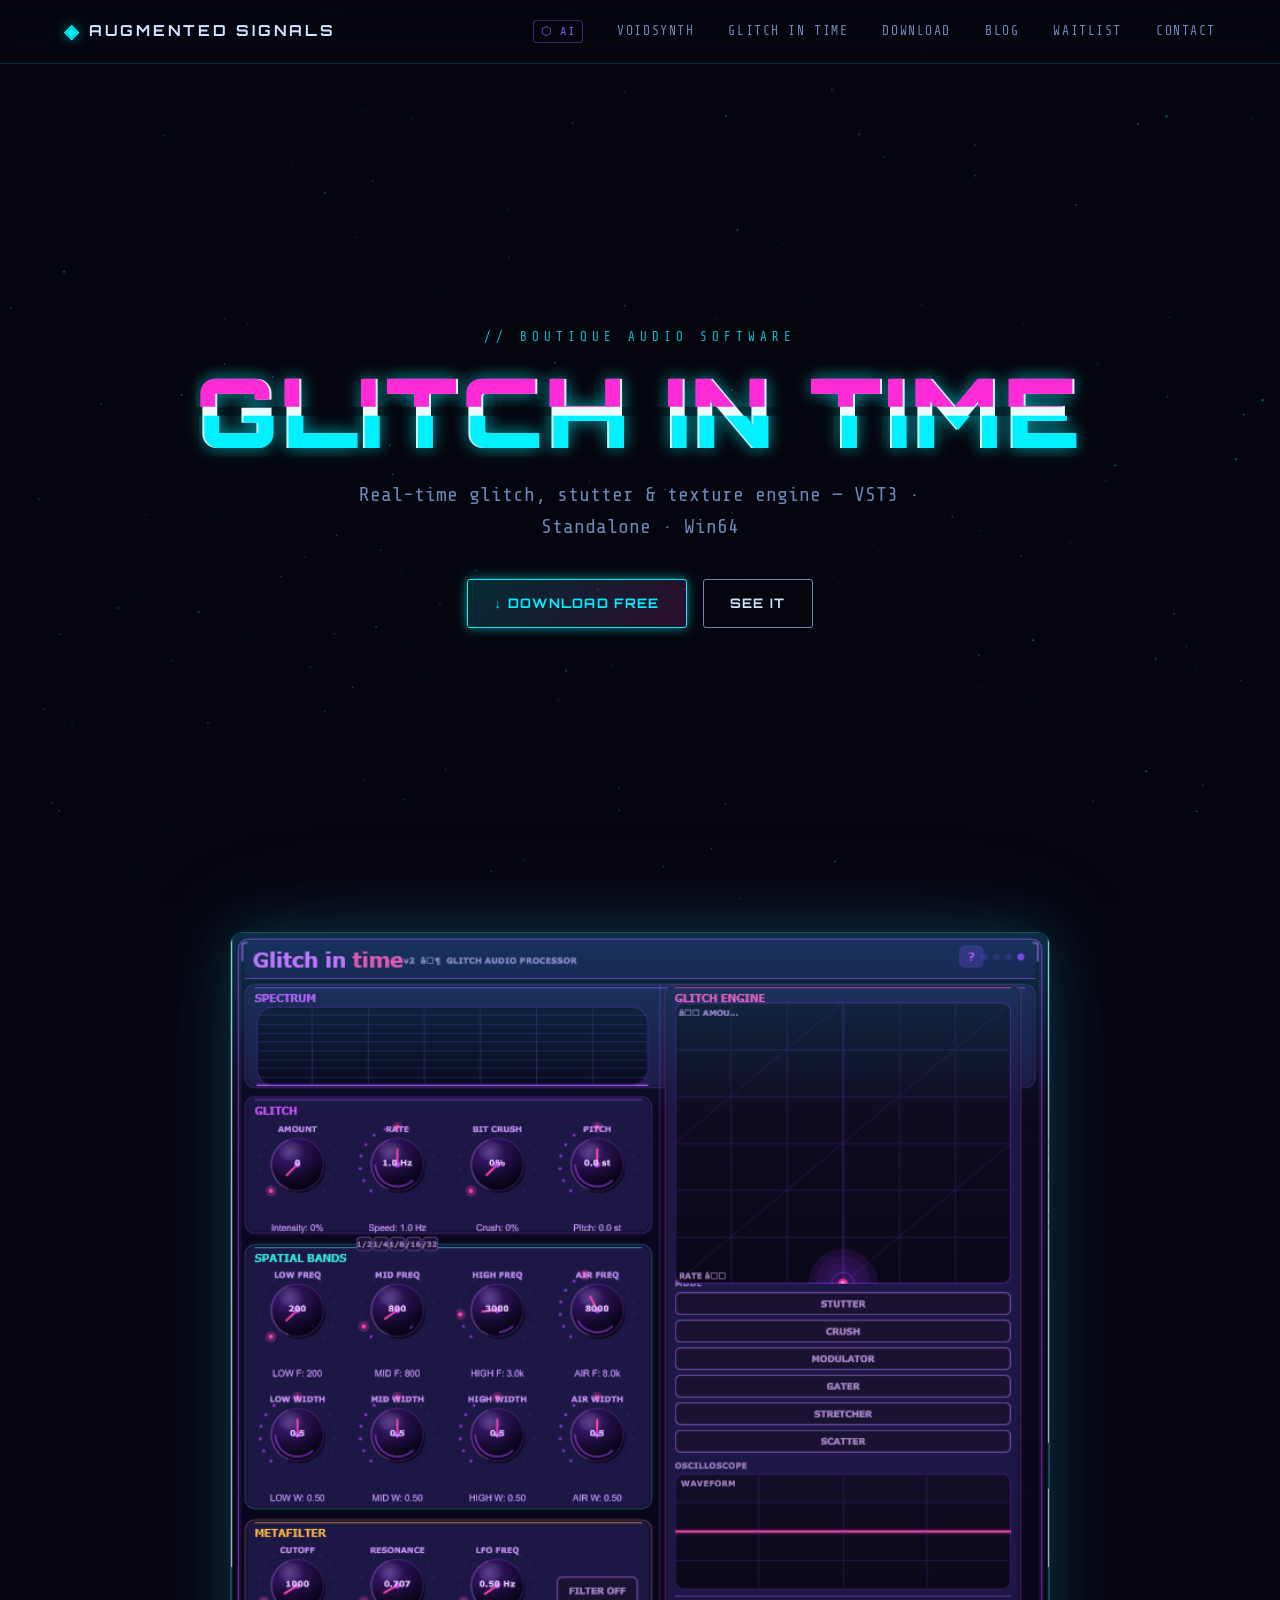
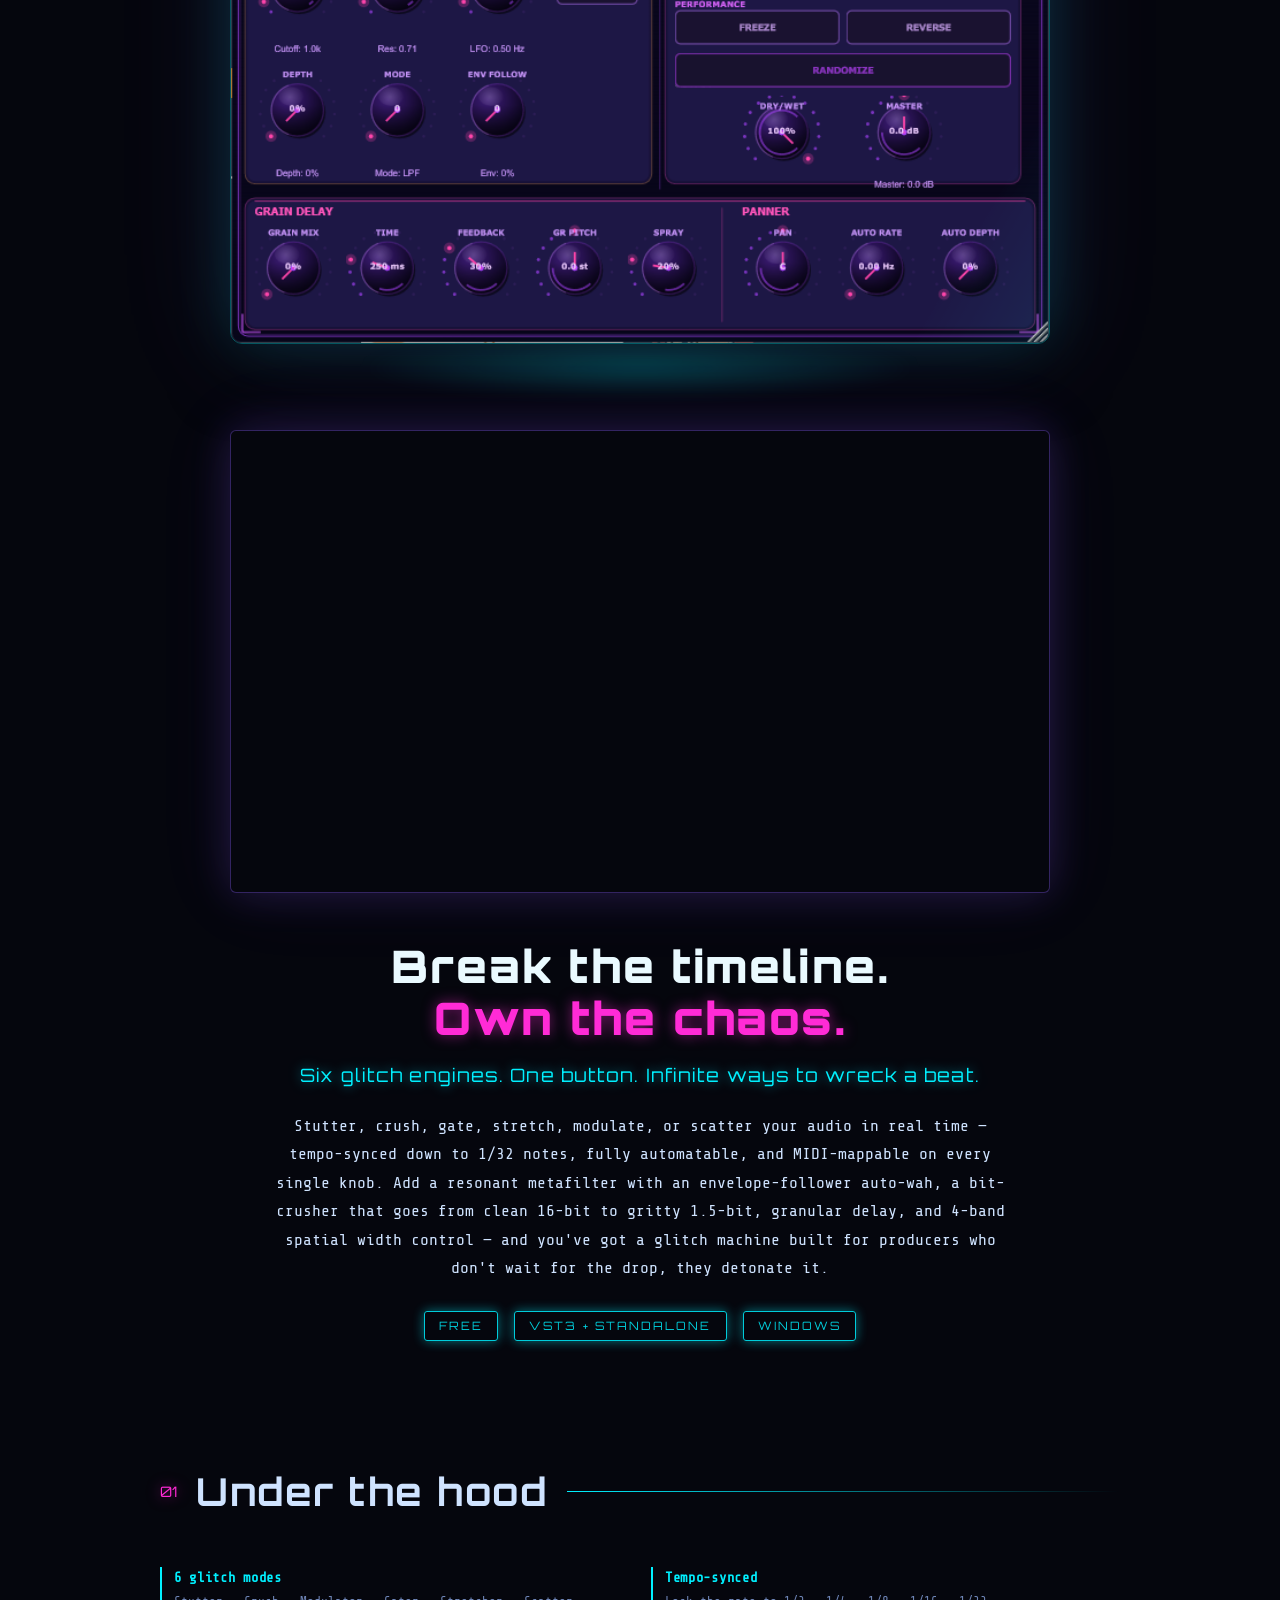
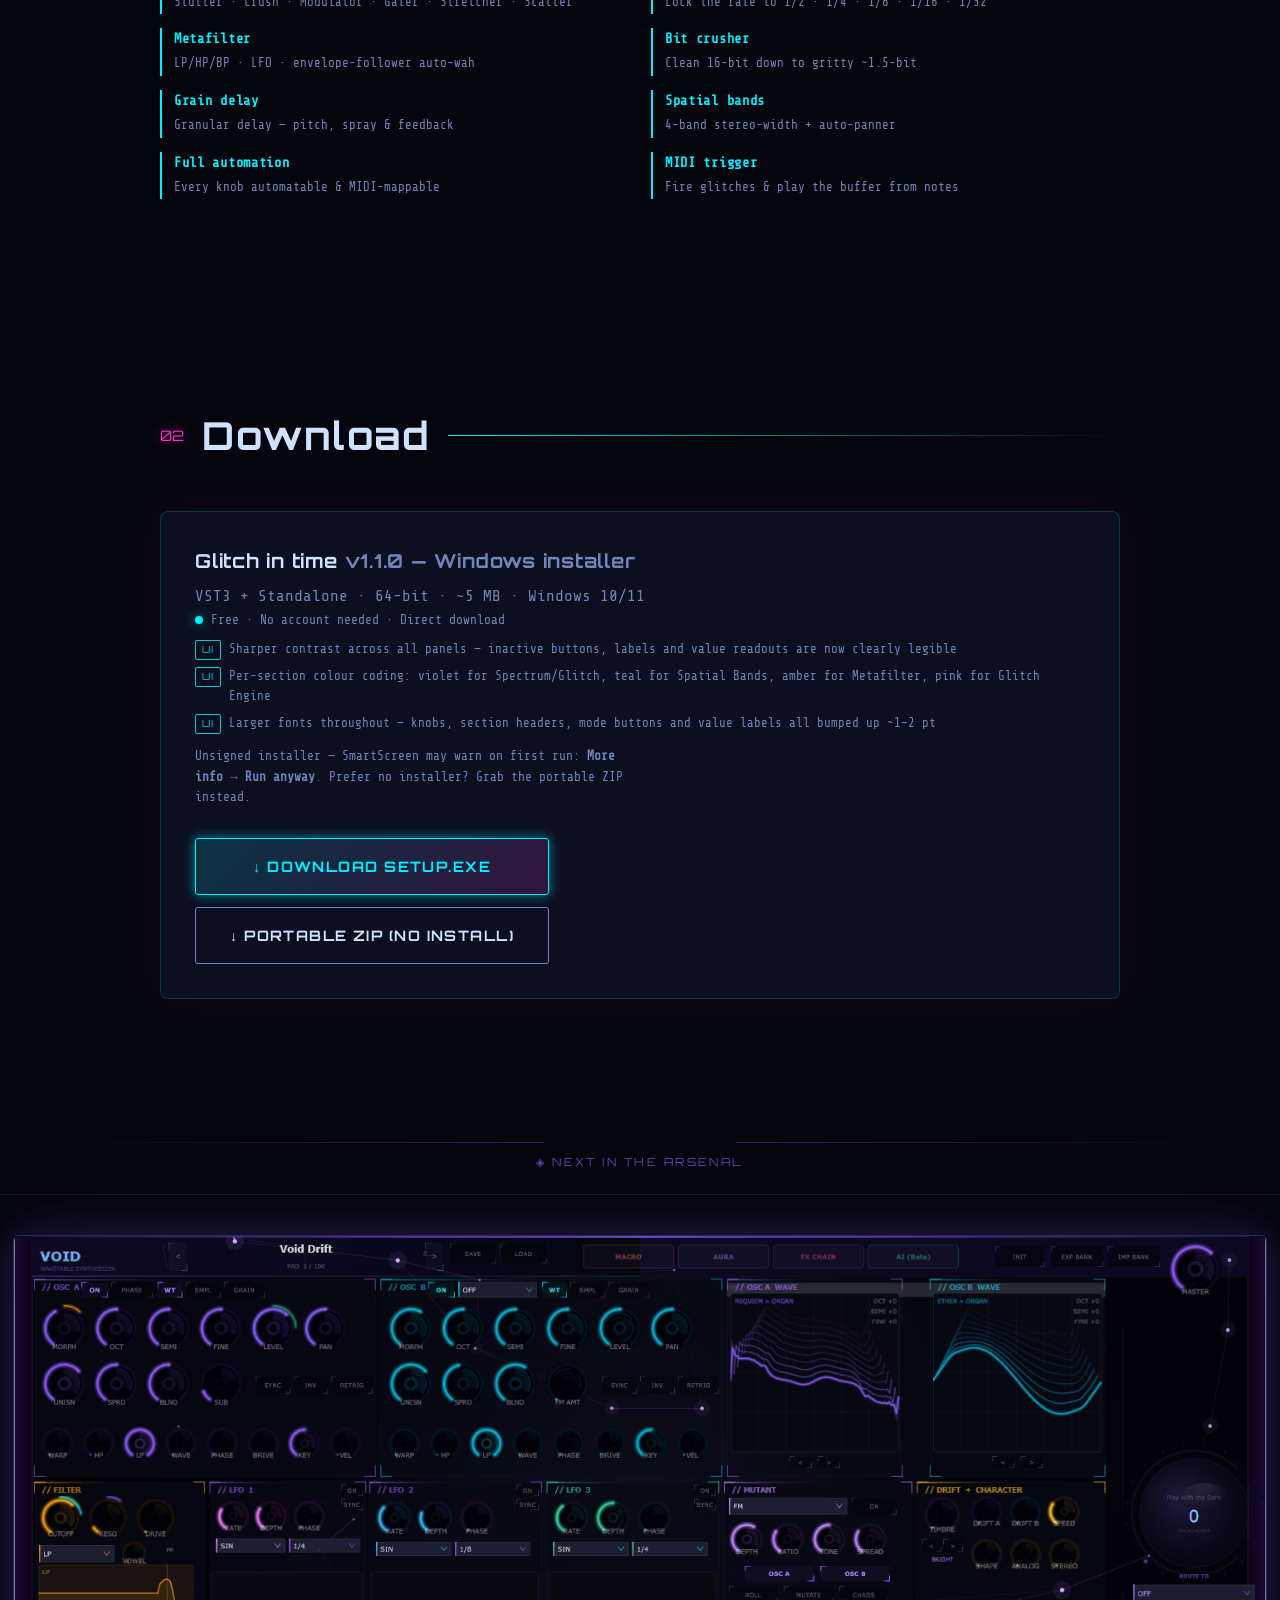
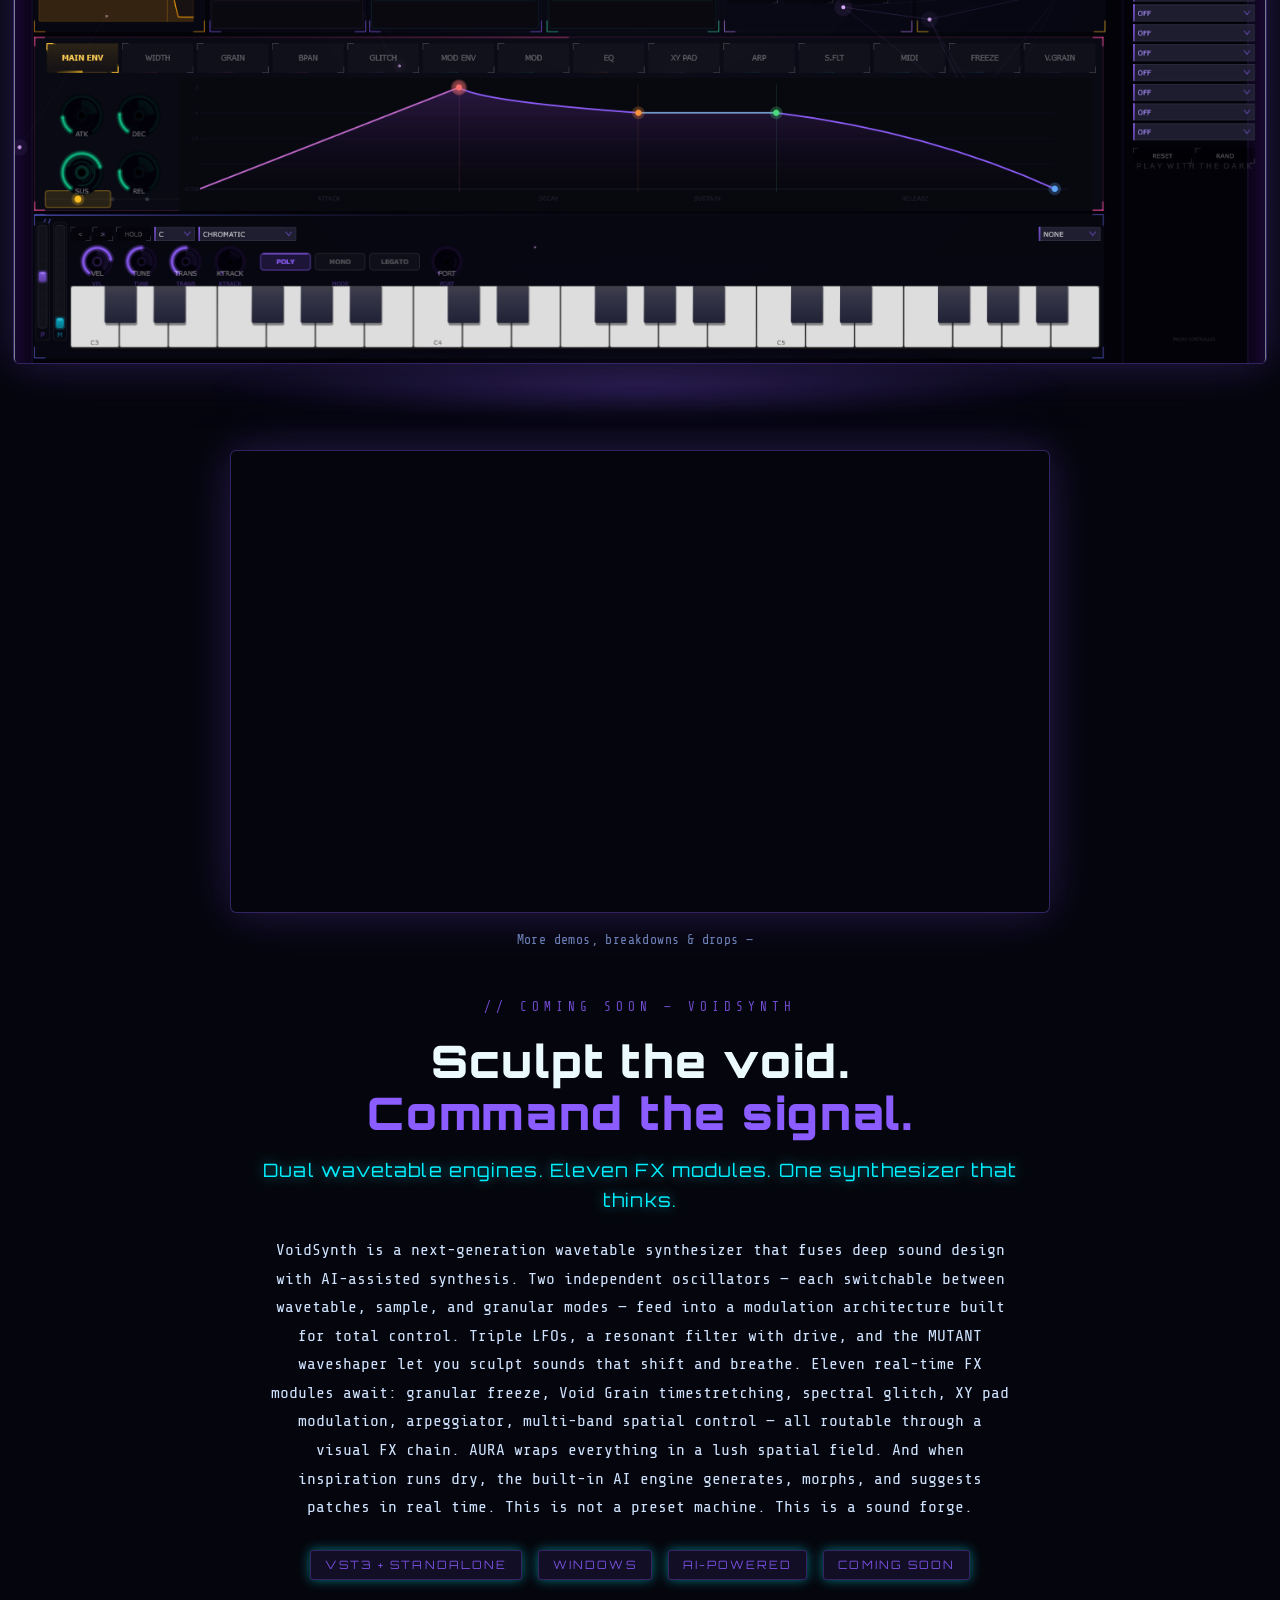
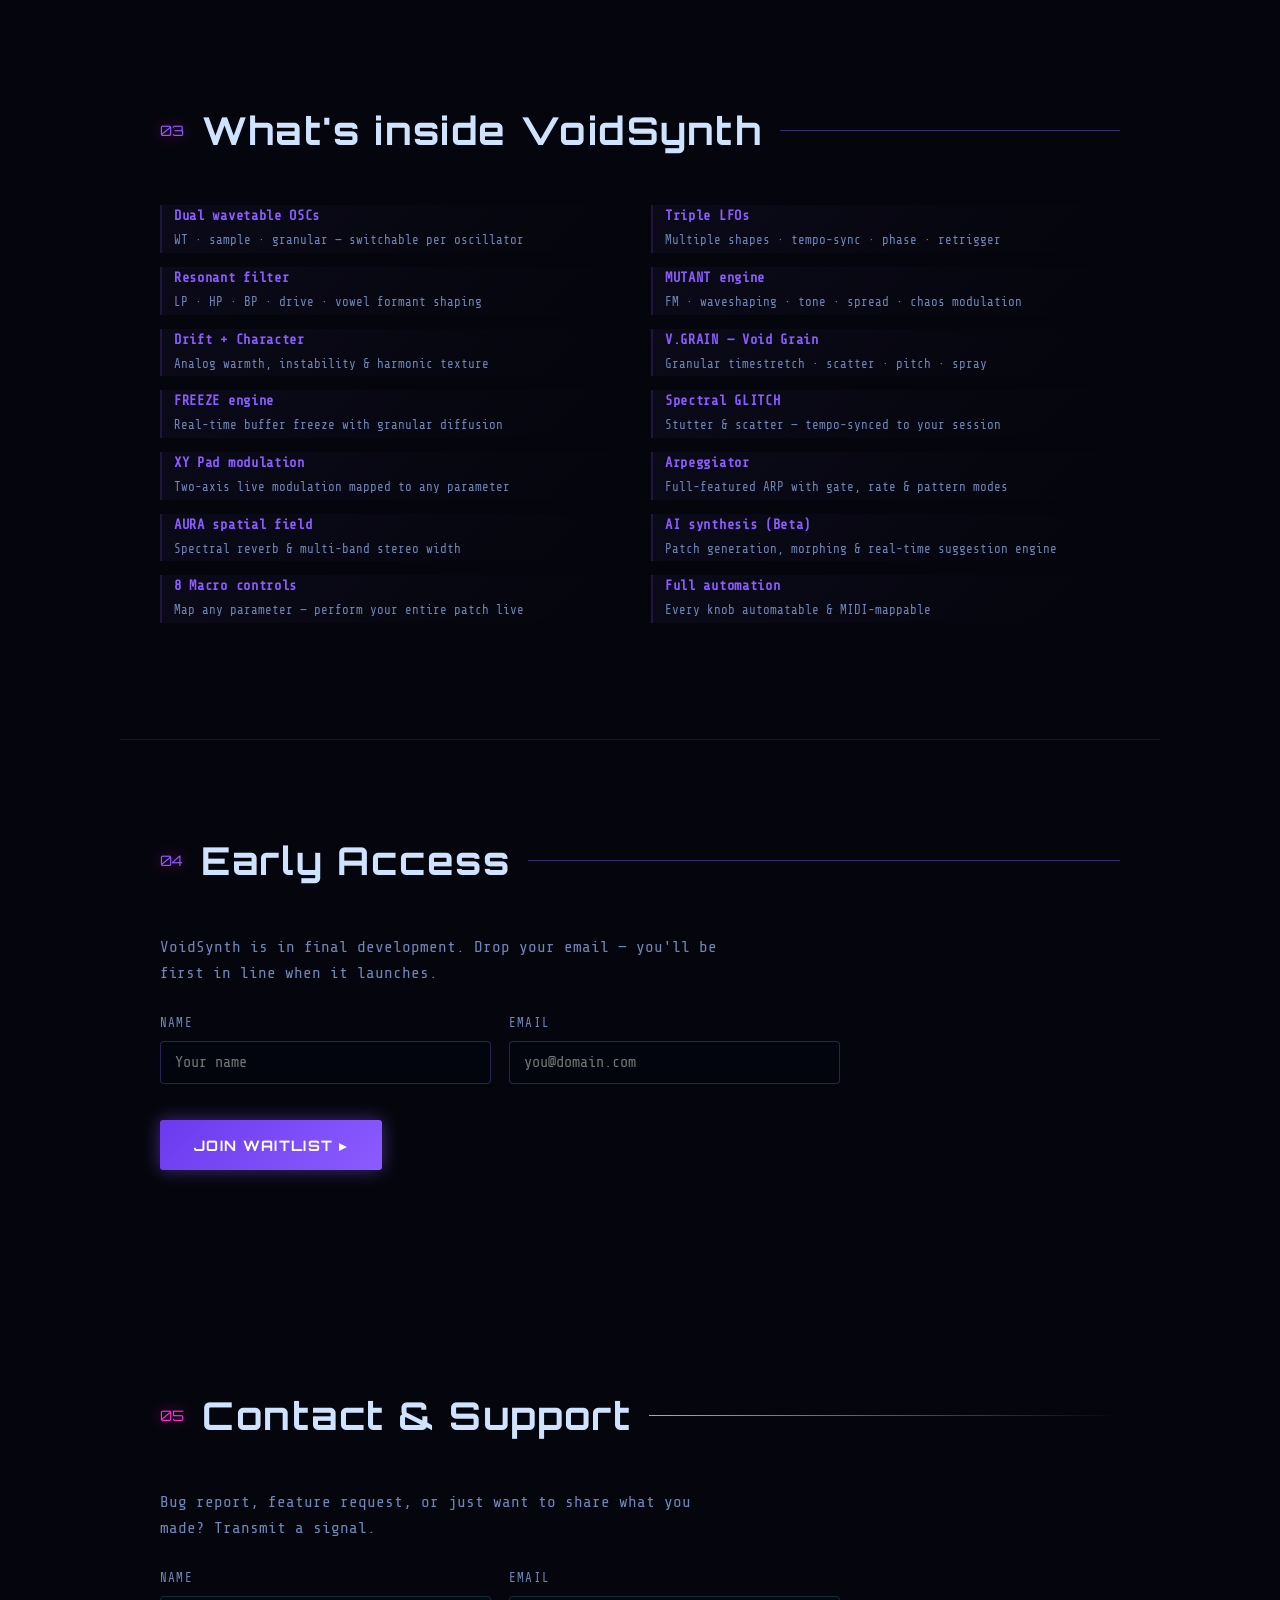
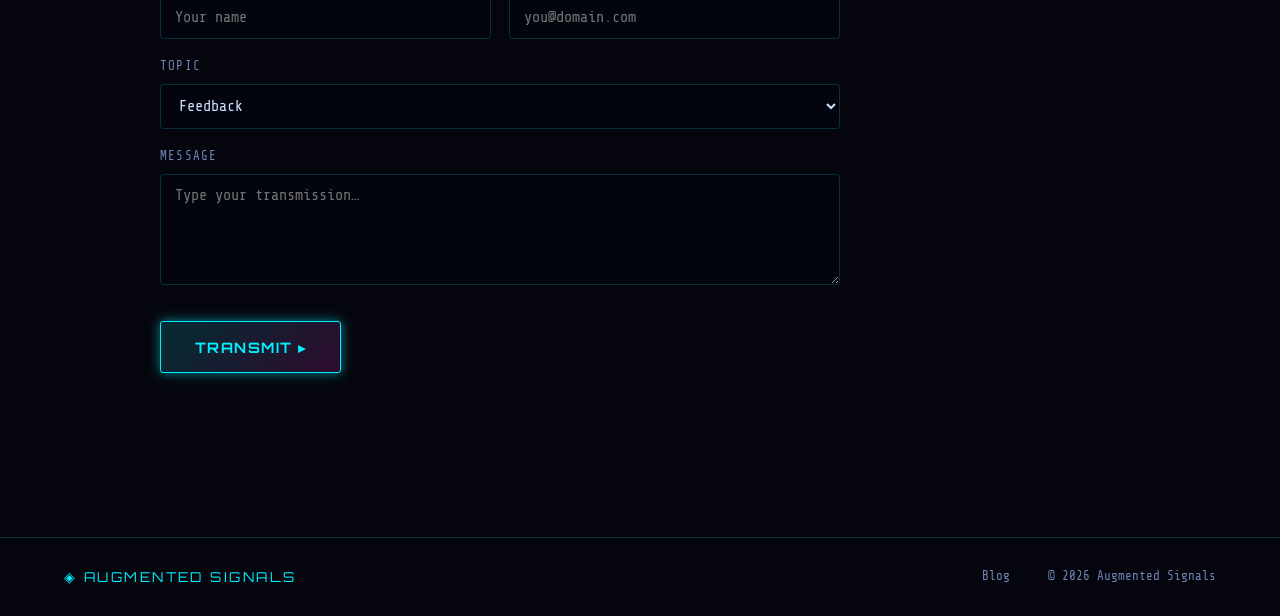
==== commit b6dddf4a: "Add VoidSynth AI web demo and nav link New demo.html replicates VoidSynth's UI in-browser with Web A" ====
--- a/index.html
+++ b/index.html
@@ -114,7 +114,7 @@
 <header class="nav">
   <a href="#top" class="brand"><span class="brand-mark">◈</span><span class="brand-name">AUGMENTED&nbsp;SIGNALS</span></a>
   <nav class="nav-links">
-    <a href="#voidsynth">VoidSynth</a><a href="#showcase">Glitch in Time</a><a href="#download">Download</a><a href="/blog/">Blog</a><a href="#waitlist">Waitlist</a><a href="#contact">Contact</a>
+    <a href="demo.html" class="nav-try-ai">⬡&nbsp;AI</a><a href="#voidsynth">VoidSynth</a><a href="#showcase">Glitch in Time</a><a href="#download">Download</a><a href="/blog/">Blog</a><a href="#waitlist">Waitlist</a><a href="#contact">Contact</a>
   </nav>
 </header>
 
@@ -143,6 +143,11 @@
       <div class="frame-corners"><i></i><i></i><i></i><i></i></div>
     </div>
     <div class="stage-floor"></div>
+  </div>
+  <div class="vs-video-wrap">
+    <div class="vs-video-frame">
+      <iframe src="https://www.youtube.com/embed/zJ4__1fh1x4?start=49" title="Glitch in Time demo" frameborder="0" allow="accelerometer; autoplay; clipboard-write; encrypted-media; gyroscope; picture-in-picture; web-share" allowfullscreen loading="lazy"></iframe>
+    </div>
   </div>
   <div class="stage-desc">
     <h2 class="stage-desc-title">Break the timeline.<br><span class="stage-desc-accent">Own the chaos.</span></h2>
--- a/css/style.css
+++ b/css/style.css
@@ -55,8 +55,10 @@
 .brand-mark{ color:var(--cyan); text-shadow:var(--glow-cyan); font-size:1.2rem; }
 .brand-name{ font-size:.95rem; letter-spacing:.18em; }
 .nav-links{ display:flex; gap:clamp(14px,3vw,34px); font-size:.82rem; letter-spacing:.12em; }
-.nav-links a{ color:var(--text-dim); transition:.2s; text-transform:uppercase; }
+.nav-links a{ color:var(--text-dim); transition:.2s; text-transform:uppercase; white-space:nowrap; }
 .nav-links a:hover{ color:var(--cyan); text-shadow:var(--glow-cyan); }
+.nav-try-ai{ color:var(--violet)!important; border:1px solid rgba(139,92,255,.4); border-radius:3px; padding:1px 7px; font-size:.75rem!important; }
+.nav-try-ai:hover{ color:#fff!important; border-color:var(--violet); background:rgba(139,92,255,.15); }
 
 /* ── HERO ────────────────────────────────────────────── */
 .hero{
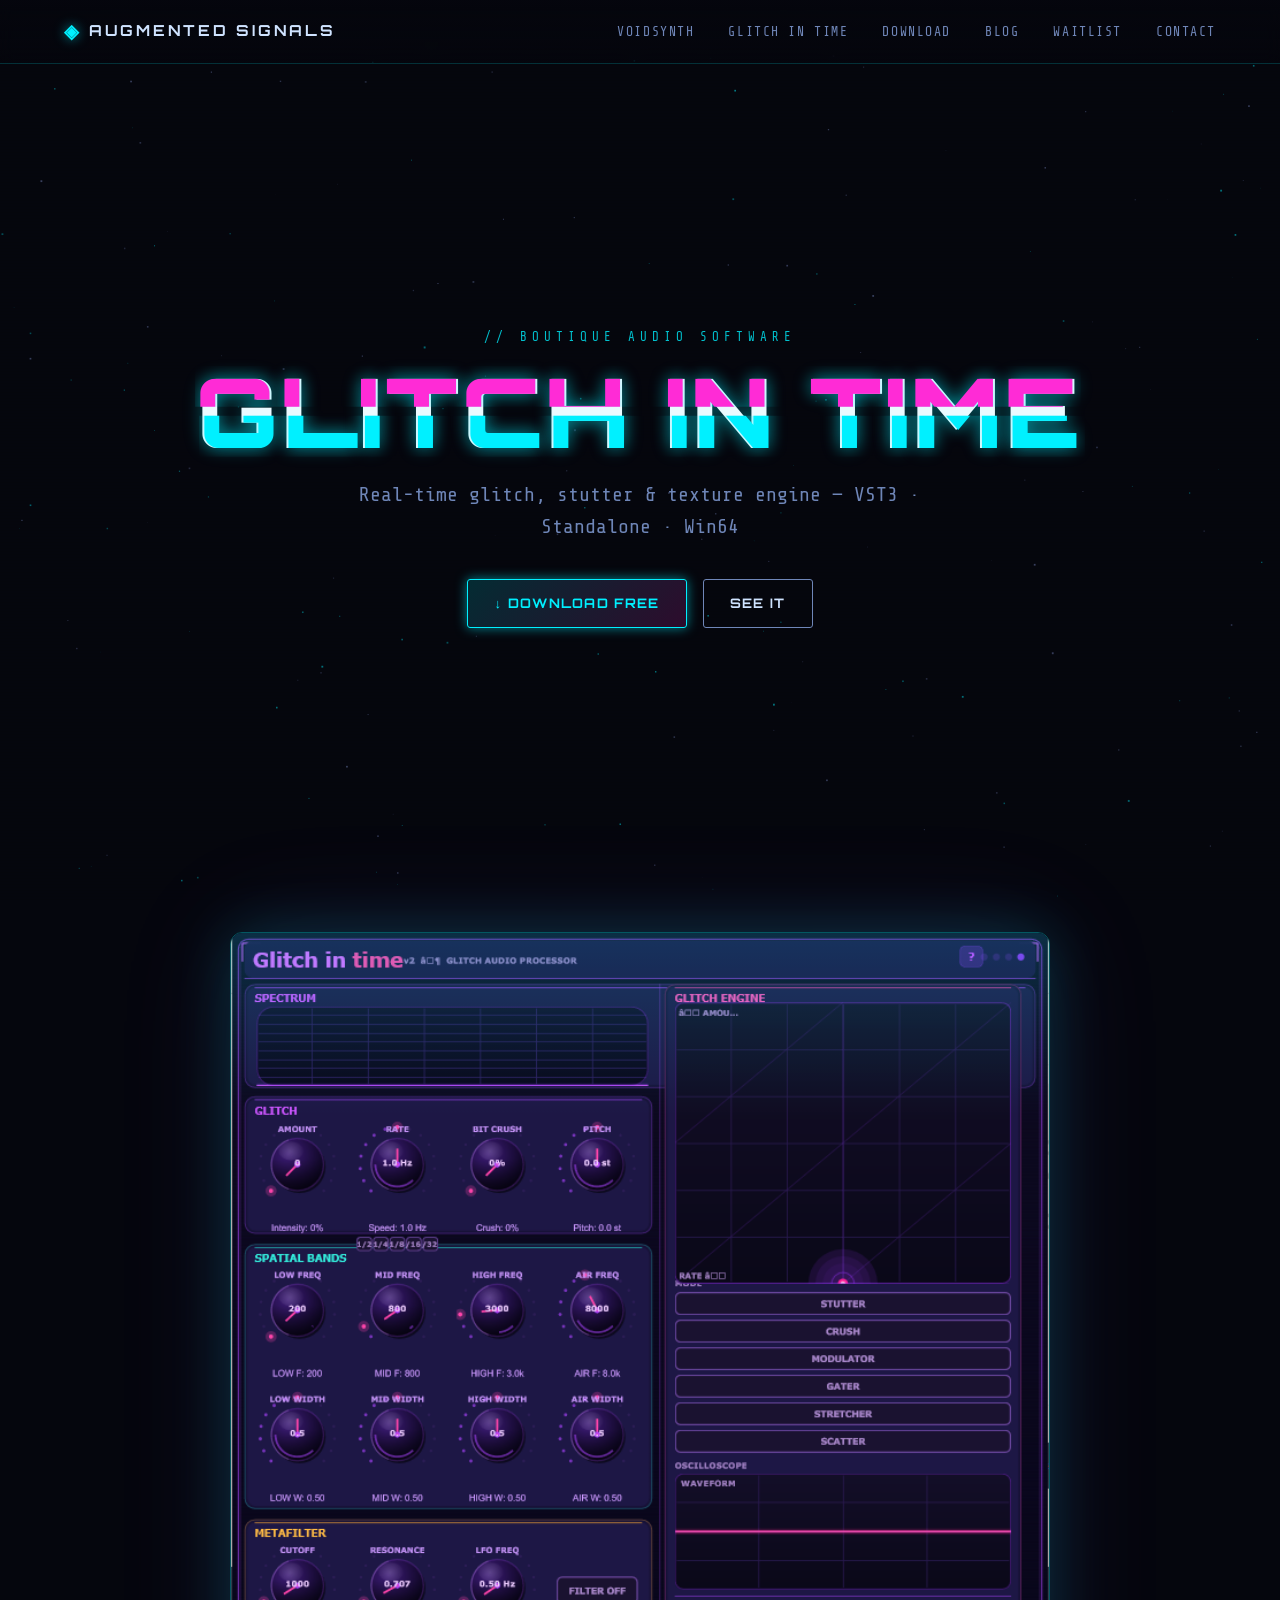
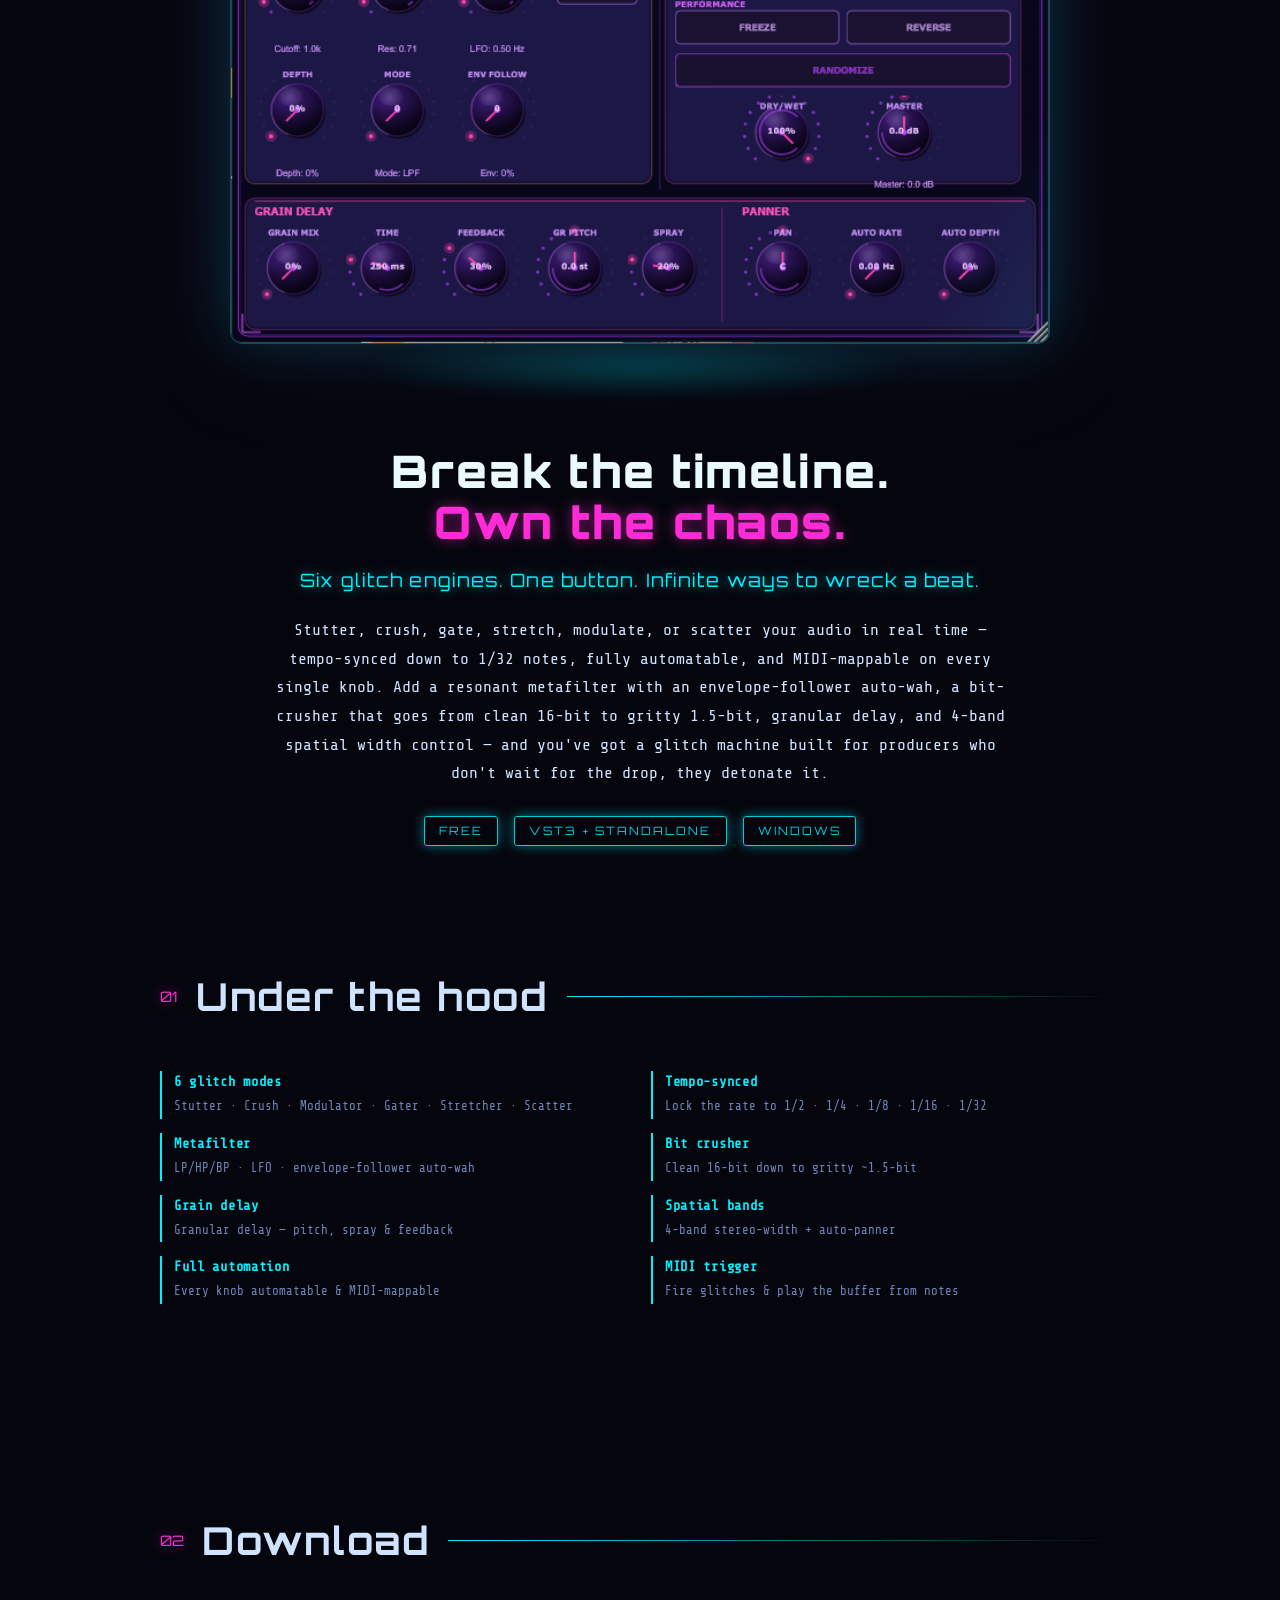
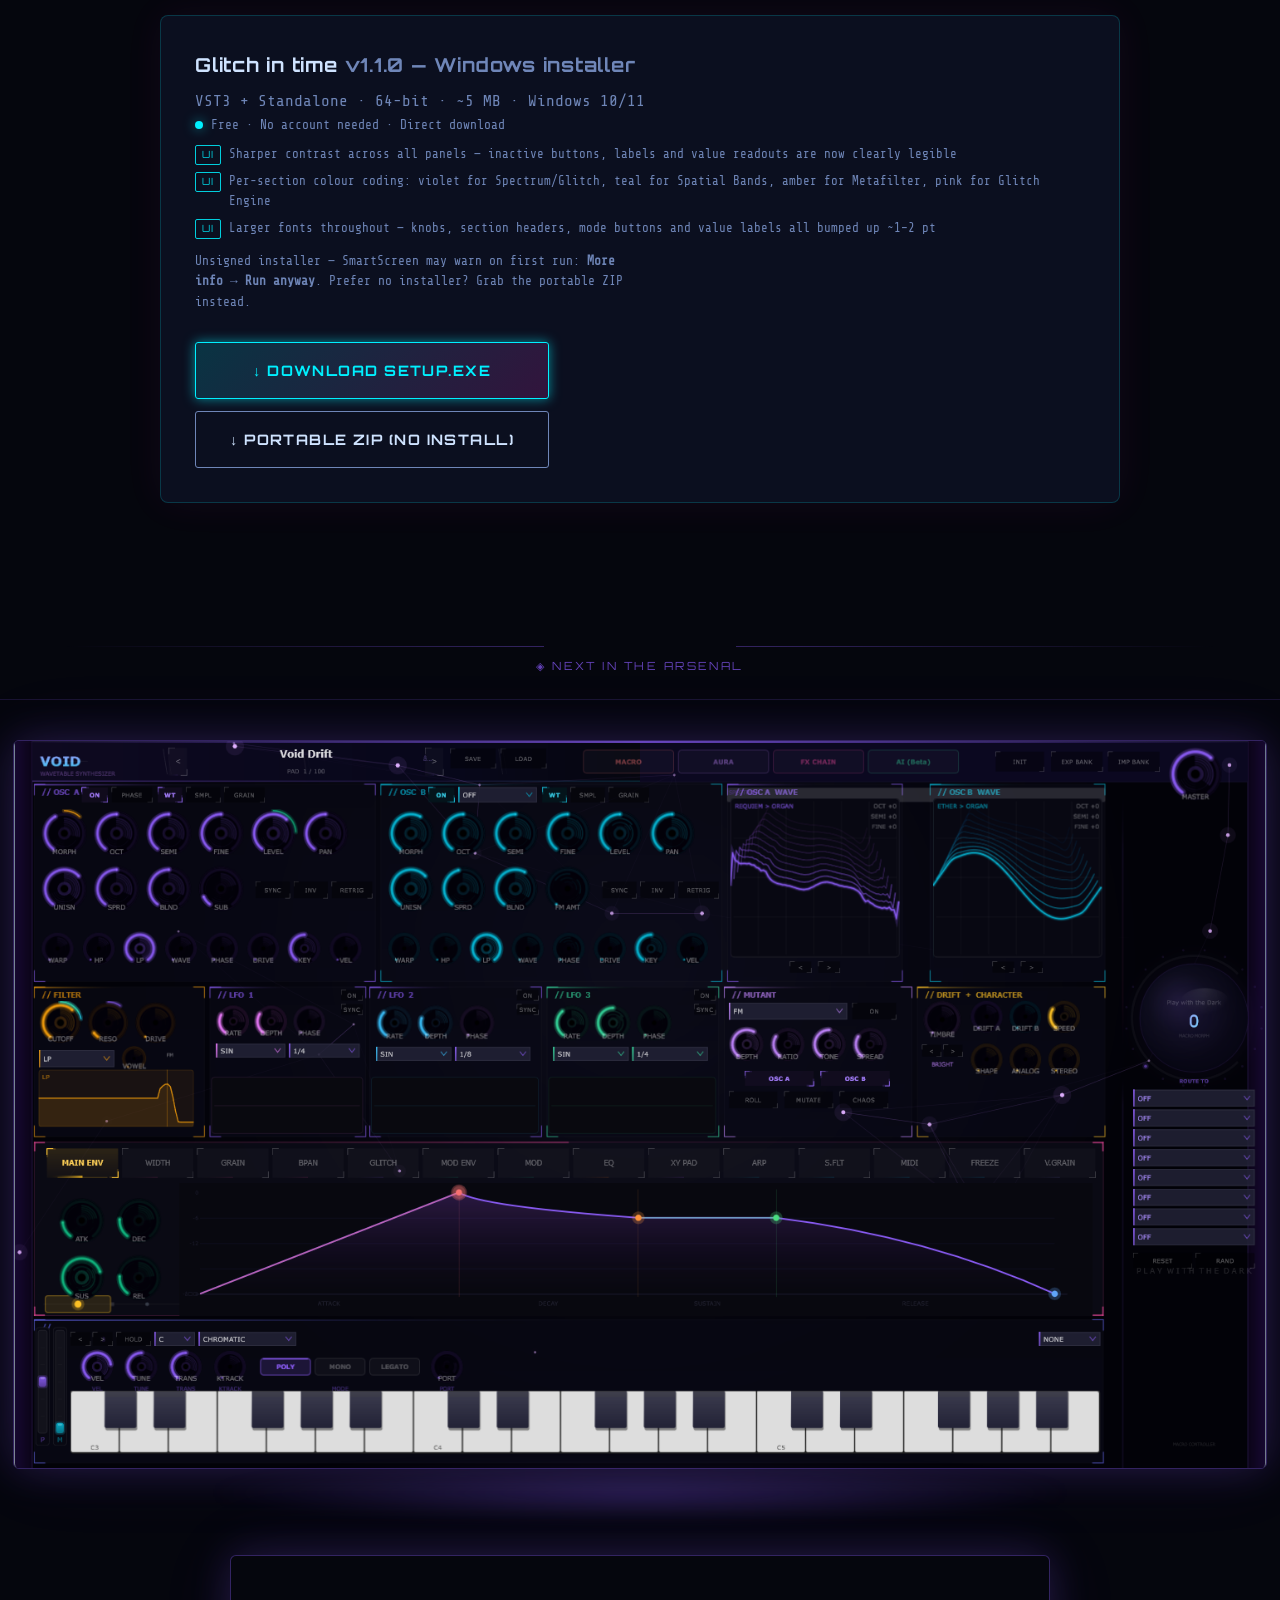
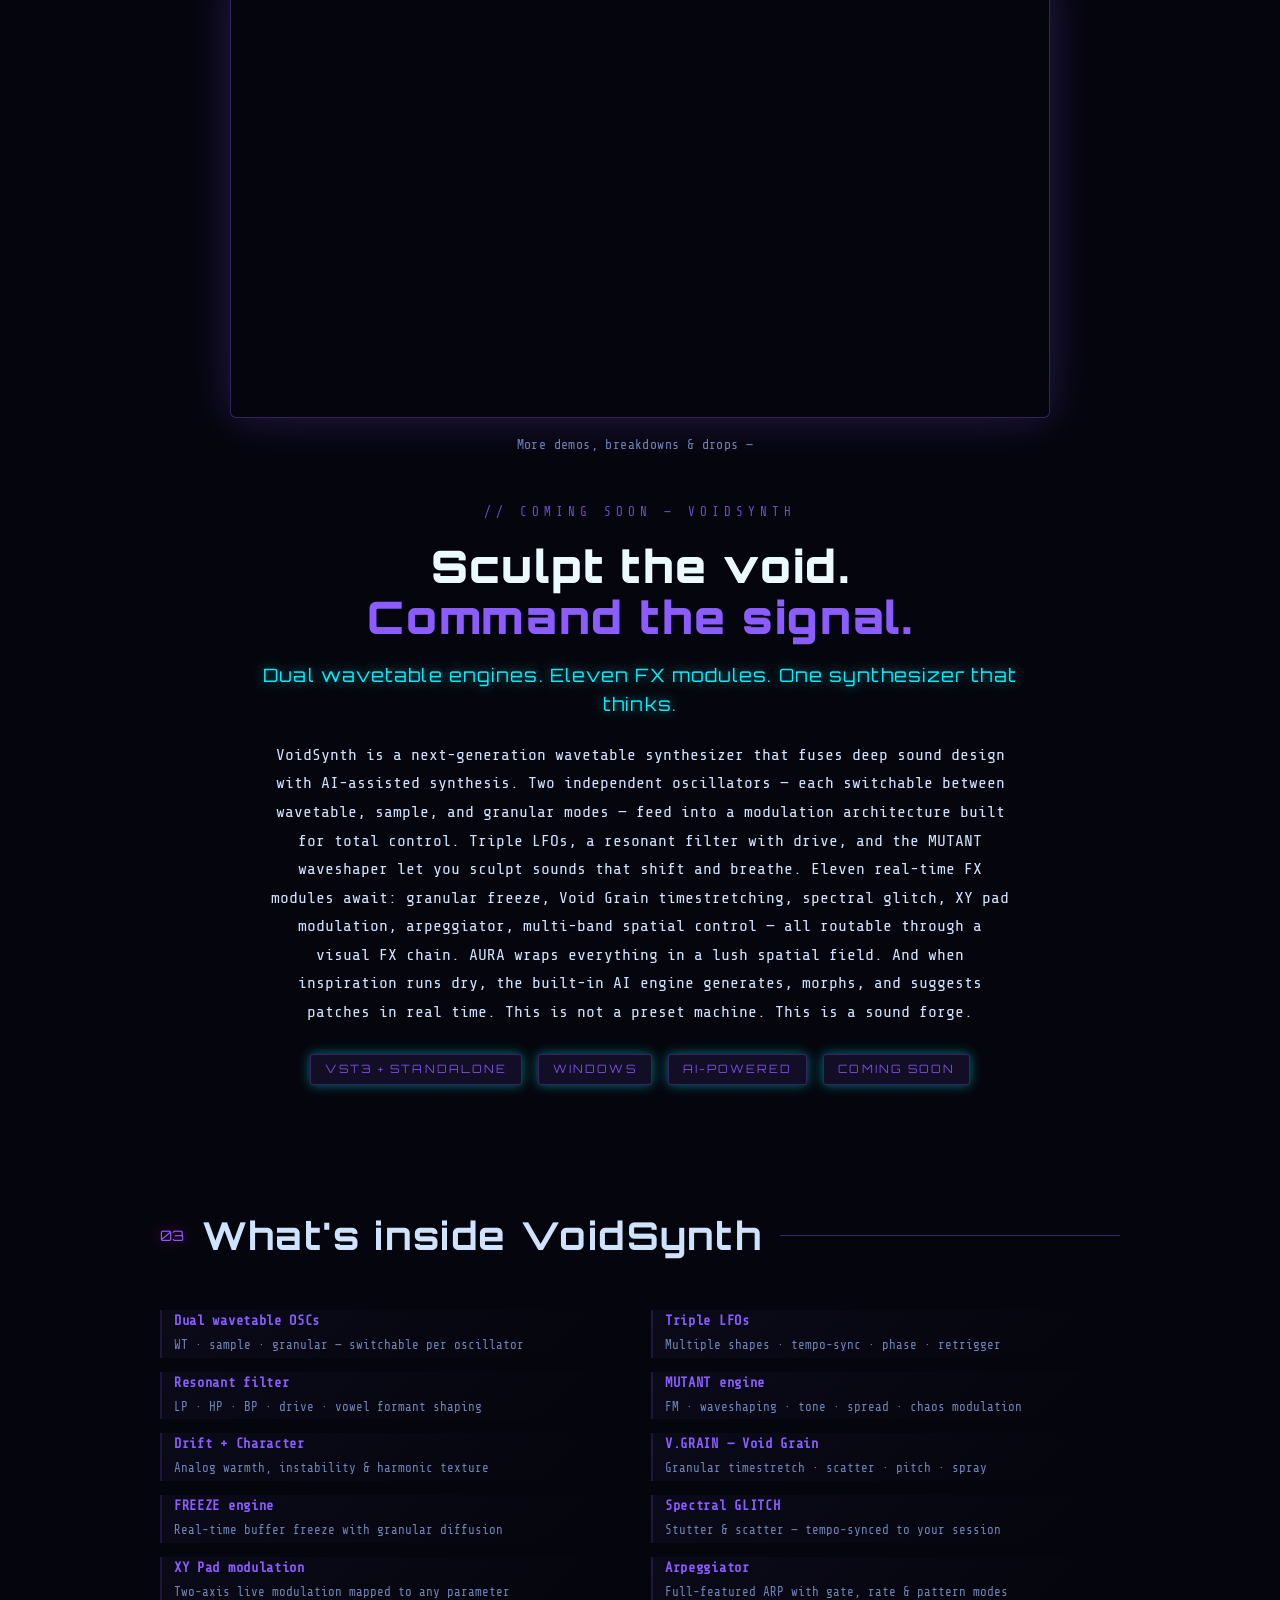
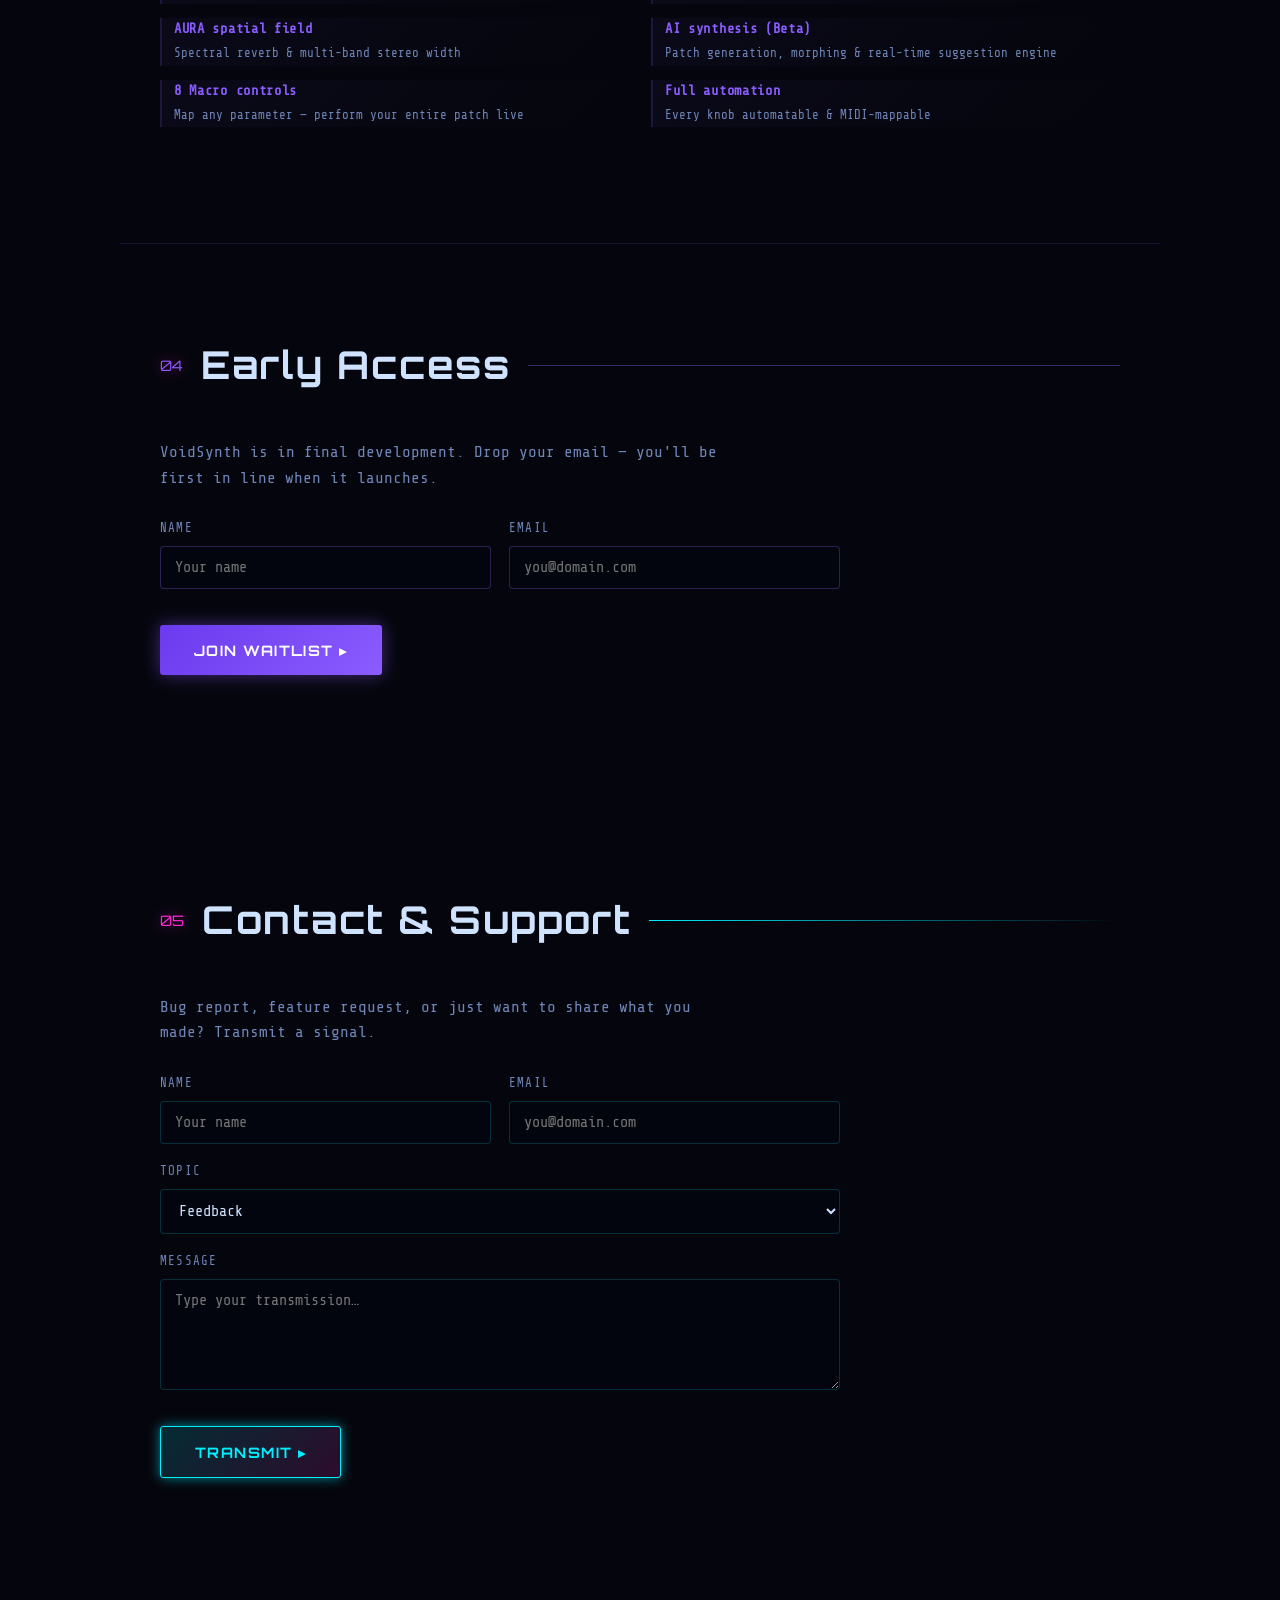
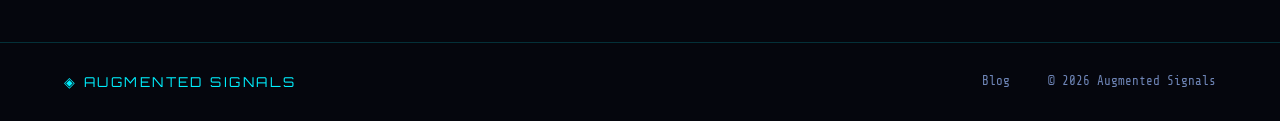
==== commit 7fddf2d2: "Revert "Add VoidSynth AI web demo and nav link" This reverts commit b6dddf4ac8f44b0ca1b3fe815b8e6400" ====
--- a/index.html
+++ b/index.html
@@ -114,7 +114,7 @@
 <header class="nav">
   <a href="#top" class="brand"><span class="brand-mark">◈</span><span class="brand-name">AUGMENTED&nbsp;SIGNALS</span></a>
   <nav class="nav-links">
-    <a href="demo.html" class="nav-try-ai">⬡&nbsp;AI</a><a href="#voidsynth">VoidSynth</a><a href="#showcase">Glitch in Time</a><a href="#download">Download</a><a href="/blog/">Blog</a><a href="#waitlist">Waitlist</a><a href="#contact">Contact</a>
+    <a href="#voidsynth">VoidSynth</a><a href="#showcase">Glitch in Time</a><a href="#download">Download</a><a href="/blog/">Blog</a><a href="#waitlist">Waitlist</a><a href="#contact">Contact</a>
   </nav>
 </header>
 
@@ -143,11 +143,6 @@
       <div class="frame-corners"><i></i><i></i><i></i><i></i></div>
     </div>
     <div class="stage-floor"></div>
-  </div>
-  <div class="vs-video-wrap">
-    <div class="vs-video-frame">
-      <iframe src="https://www.youtube.com/embed/zJ4__1fh1x4?start=49" title="Glitch in Time demo" frameborder="0" allow="accelerometer; autoplay; clipboard-write; encrypted-media; gyroscope; picture-in-picture; web-share" allowfullscreen loading="lazy"></iframe>
-    </div>
   </div>
   <div class="stage-desc">
     <h2 class="stage-desc-title">Break the timeline.<br><span class="stage-desc-accent">Own the chaos.</span></h2>
--- a/css/style.css
+++ b/css/style.css
@@ -55,10 +55,8 @@
 .brand-mark{ color:var(--cyan); text-shadow:var(--glow-cyan); font-size:1.2rem; }
 .brand-name{ font-size:.95rem; letter-spacing:.18em; }
 .nav-links{ display:flex; gap:clamp(14px,3vw,34px); font-size:.82rem; letter-spacing:.12em; }
-.nav-links a{ color:var(--text-dim); transition:.2s; text-transform:uppercase; white-space:nowrap; }
+.nav-links a{ color:var(--text-dim); transition:.2s; text-transform:uppercase; }
 .nav-links a:hover{ color:var(--cyan); text-shadow:var(--glow-cyan); }
-.nav-try-ai{ color:var(--violet)!important; border:1px solid rgba(139,92,255,.4); border-radius:3px; padding:1px 7px; font-size:.75rem!important; }
-.nav-try-ai:hover{ color:#fff!important; border-color:var(--violet); background:rgba(139,92,255,.15); }
 
 /* ── HERO ────────────────────────────────────────────── */
 .hero{
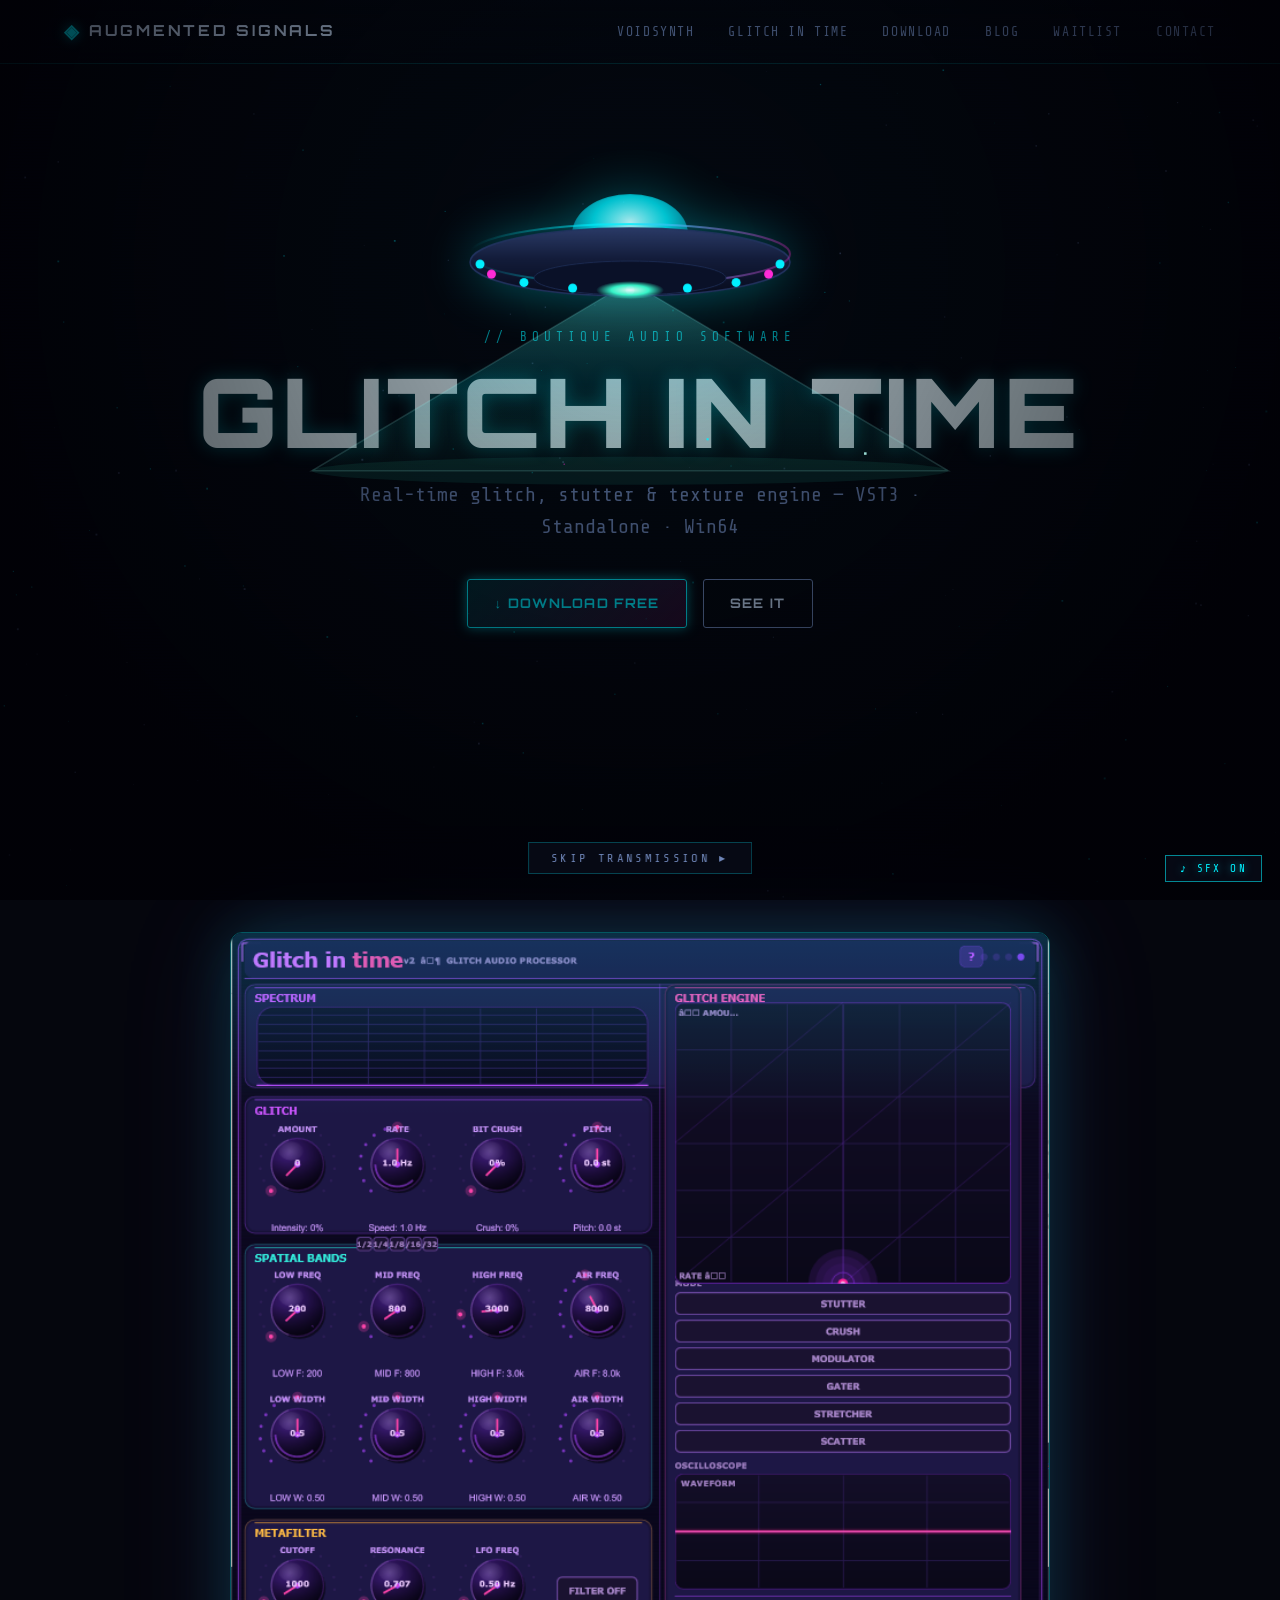
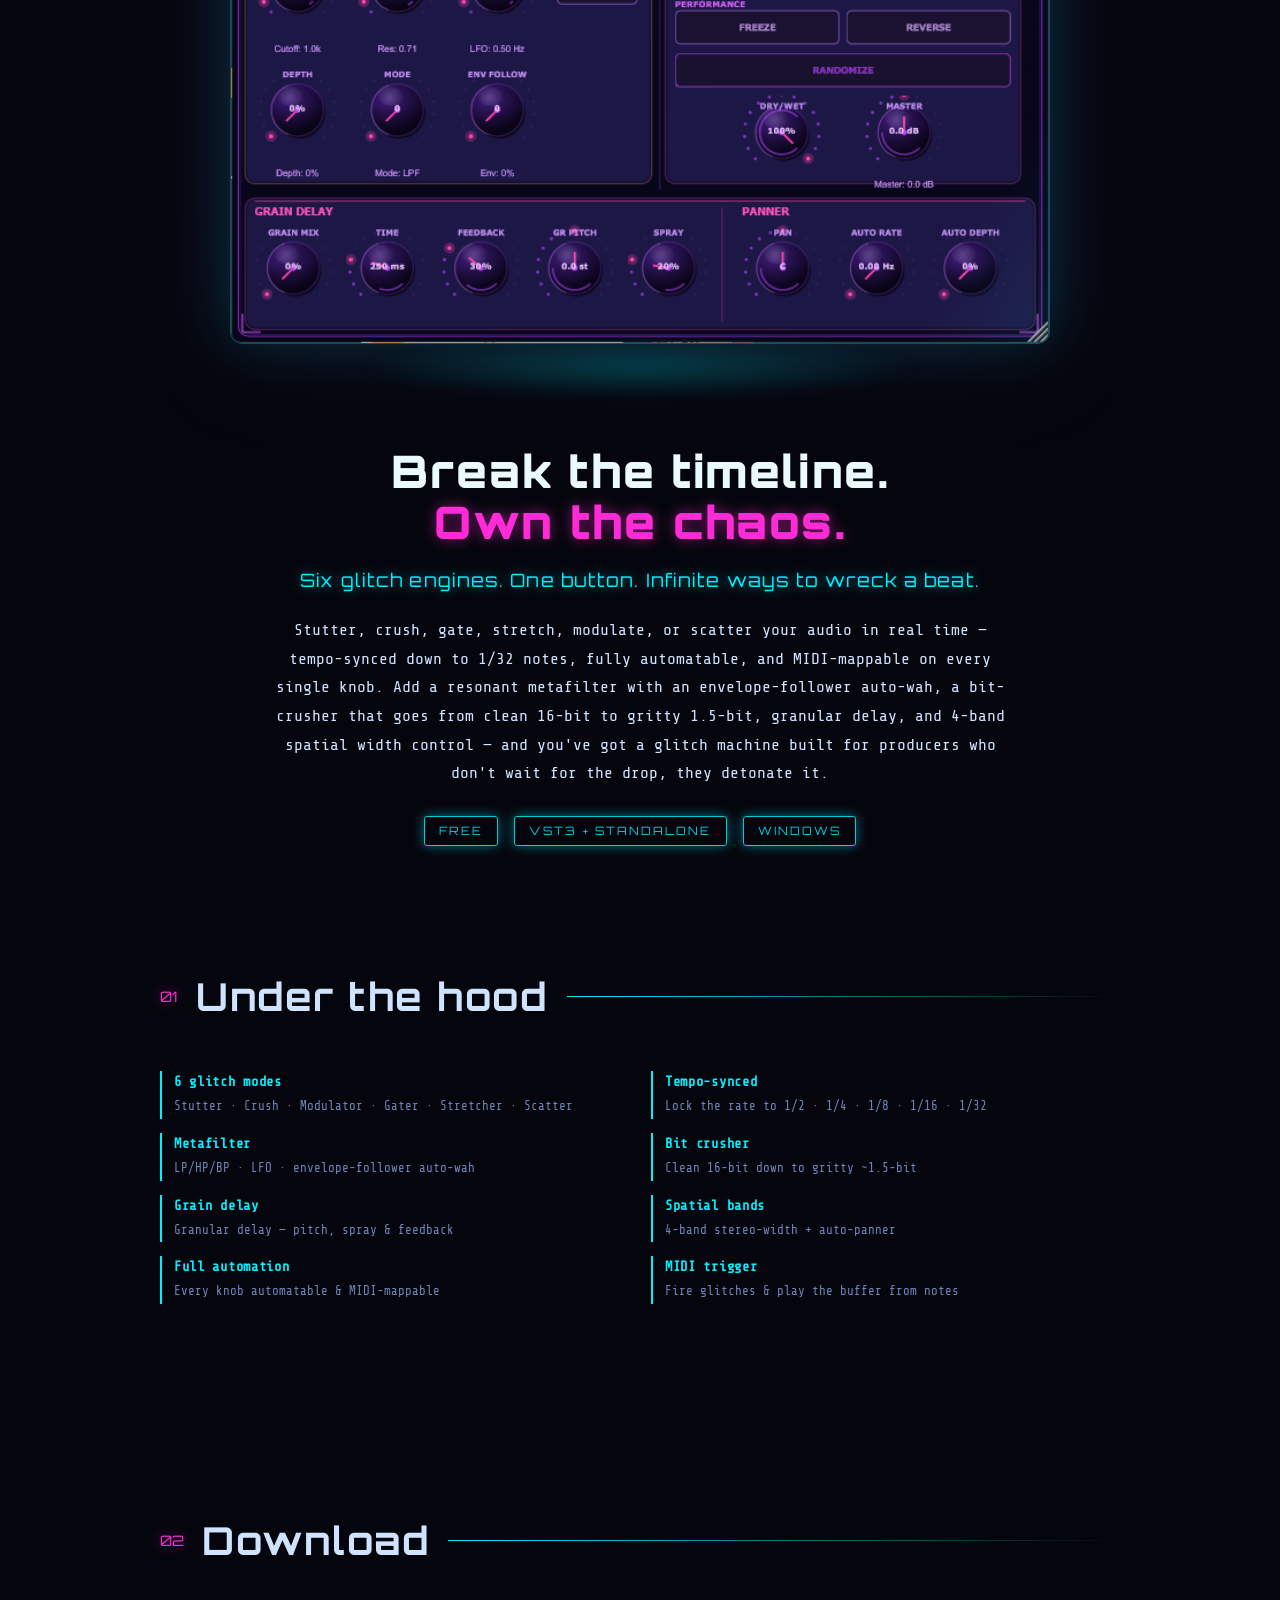
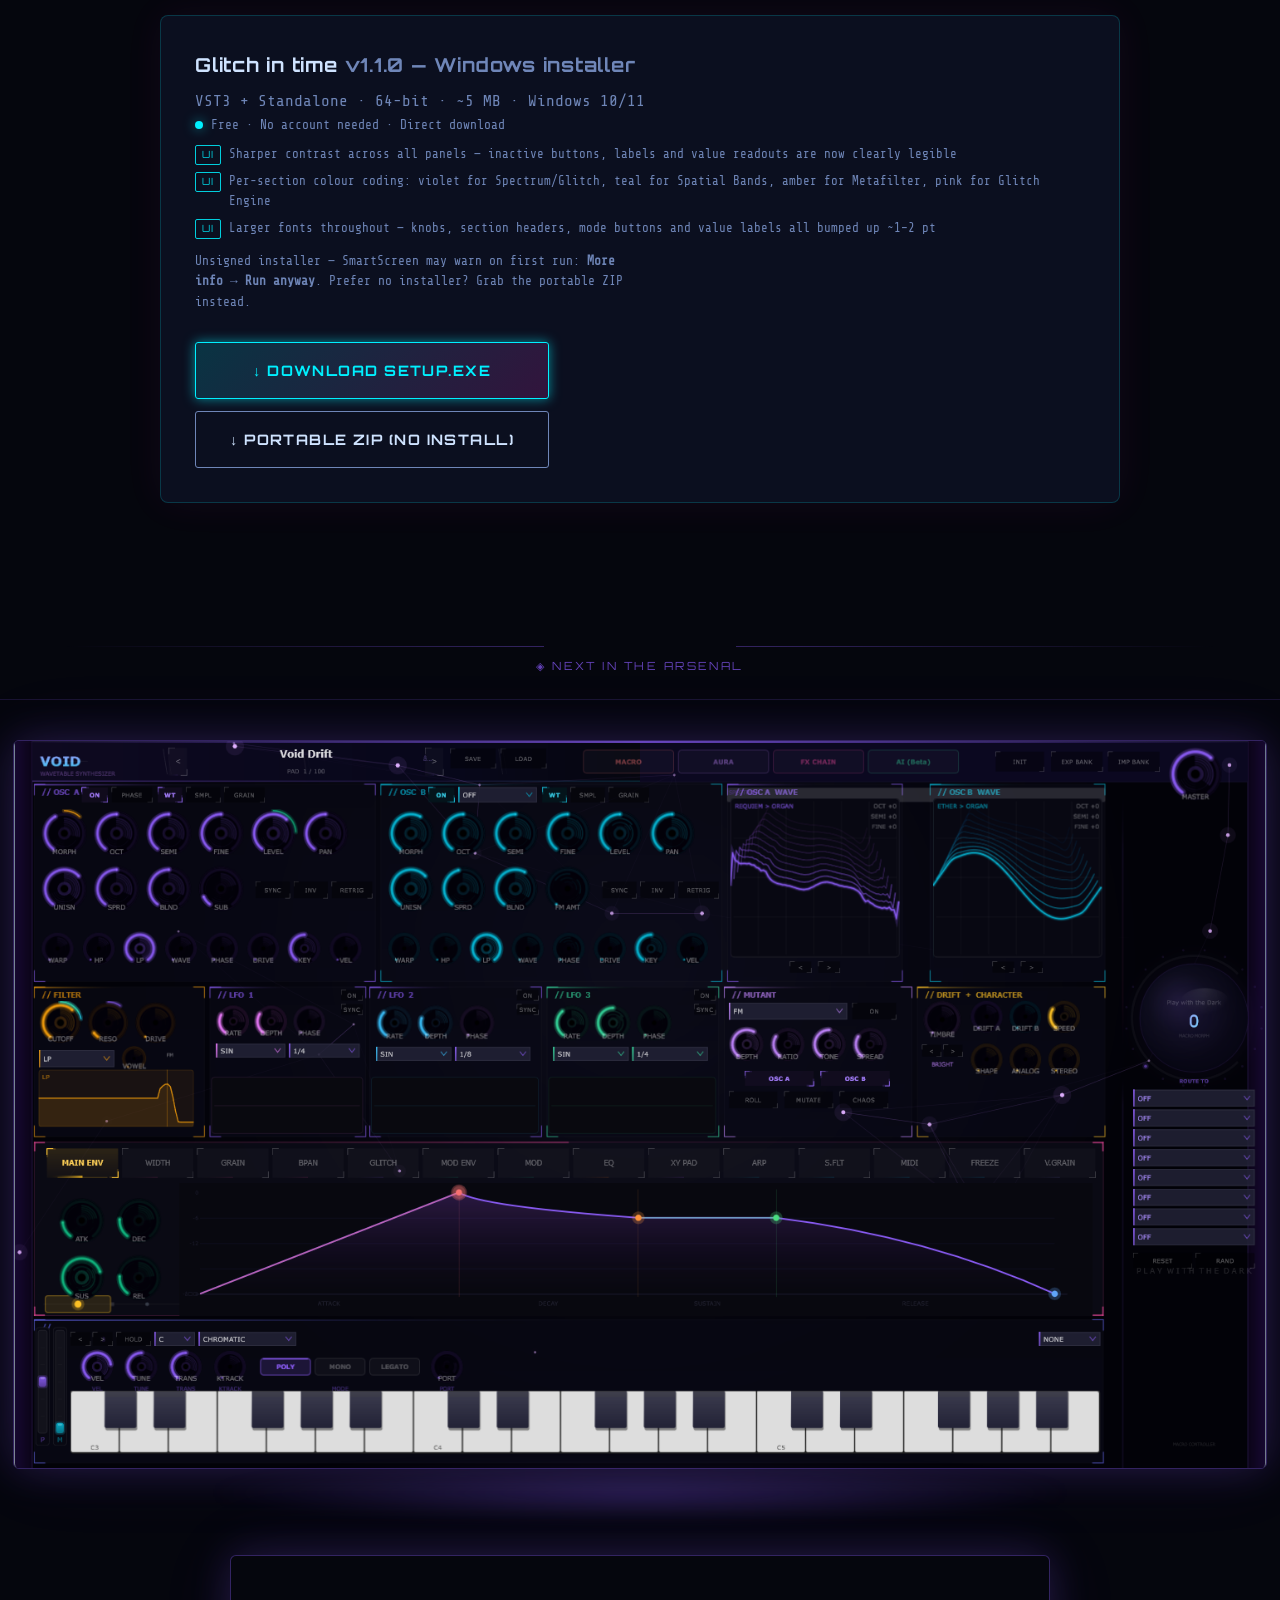
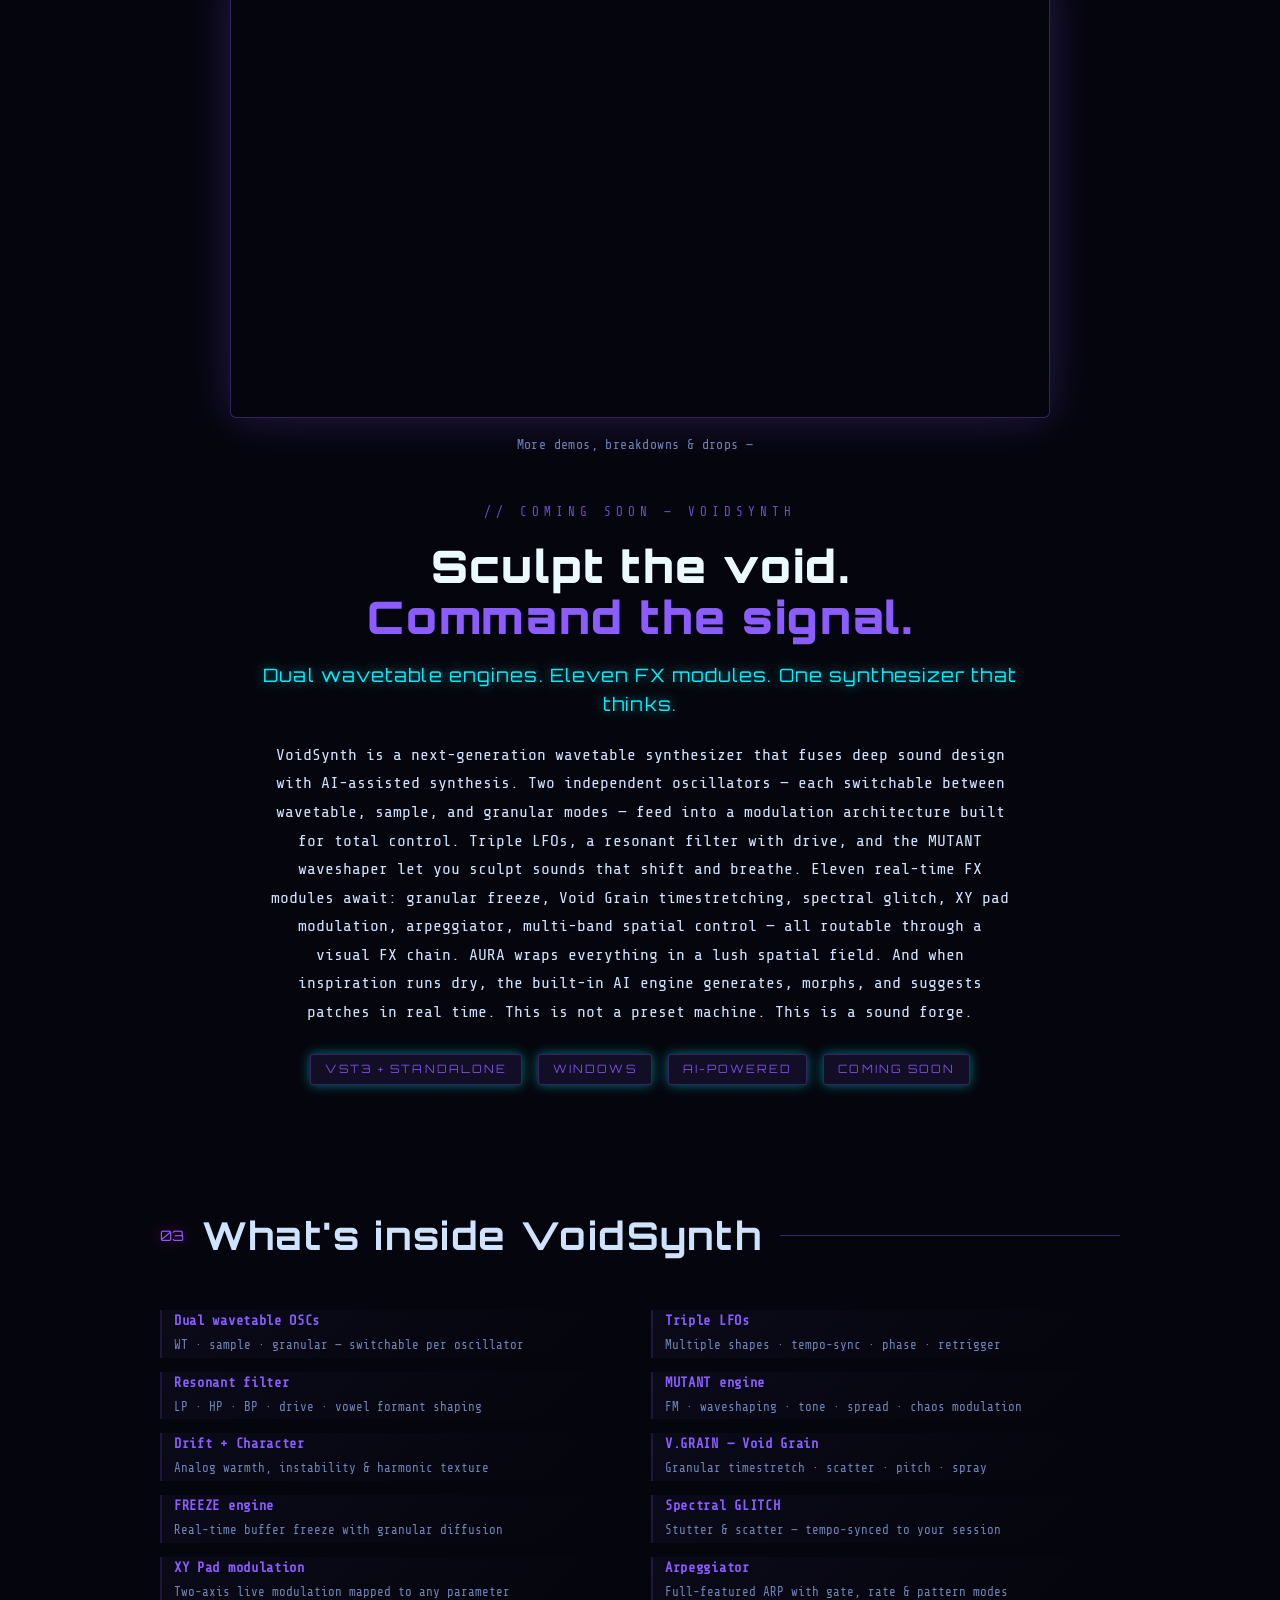
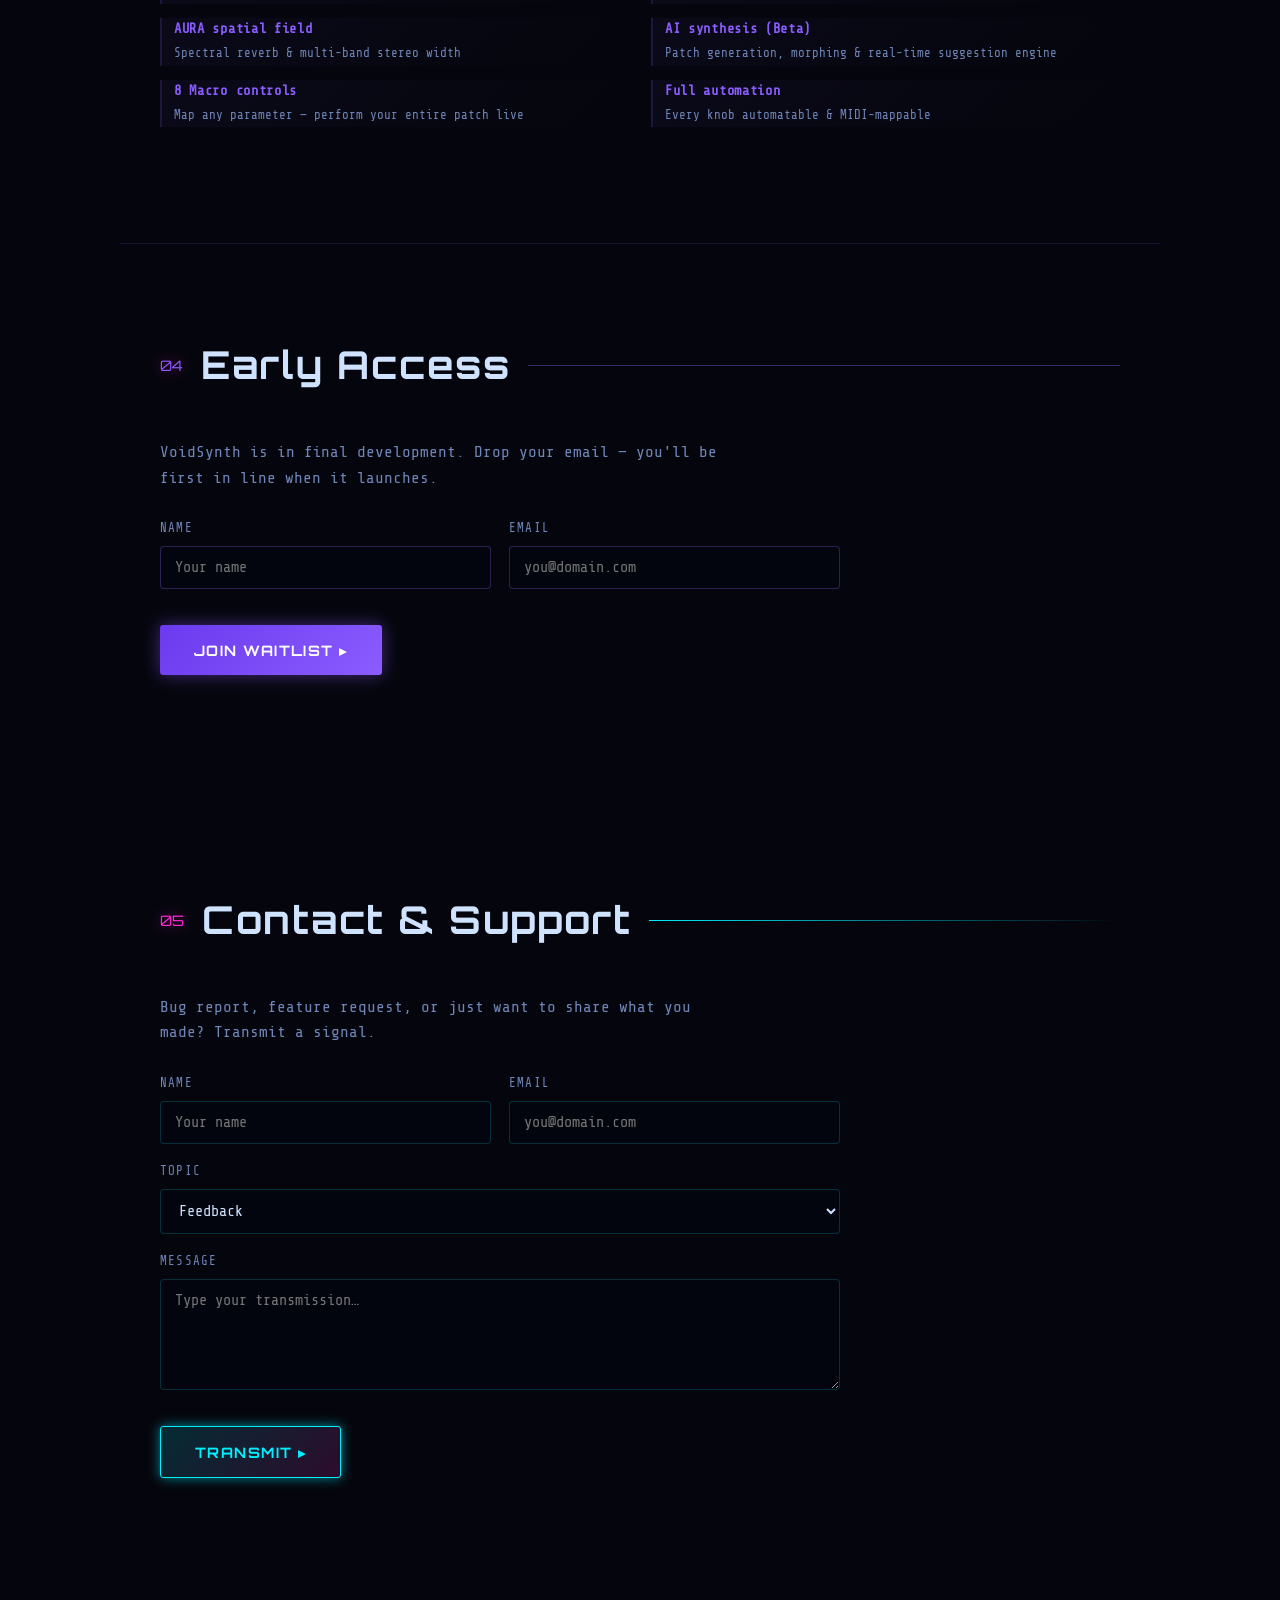
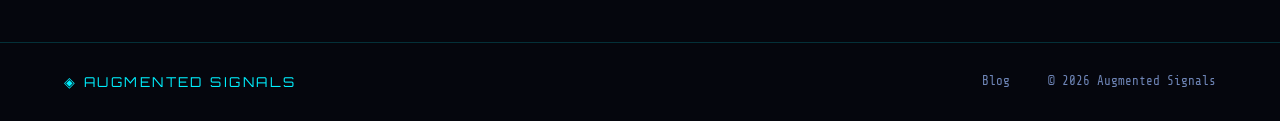
==== commit 79c06c83: "Add mothership arrival intro: tractor-beam abduction + synthesized sci-fi audio - js/mothership.js: " ====
--- a/index.html
+++ b/index.html
@@ -296,6 +296,7 @@
 </footer>
 
 <script src="js/main.js"></script>
+<script src="js/mothership.js"></script>
 <script src="https://apis.google.com/js/platform.js"></script>
 <script src="https://js.hcaptcha.com/1/api.js?recaptchacompat=off" async defer></script>
 </body>
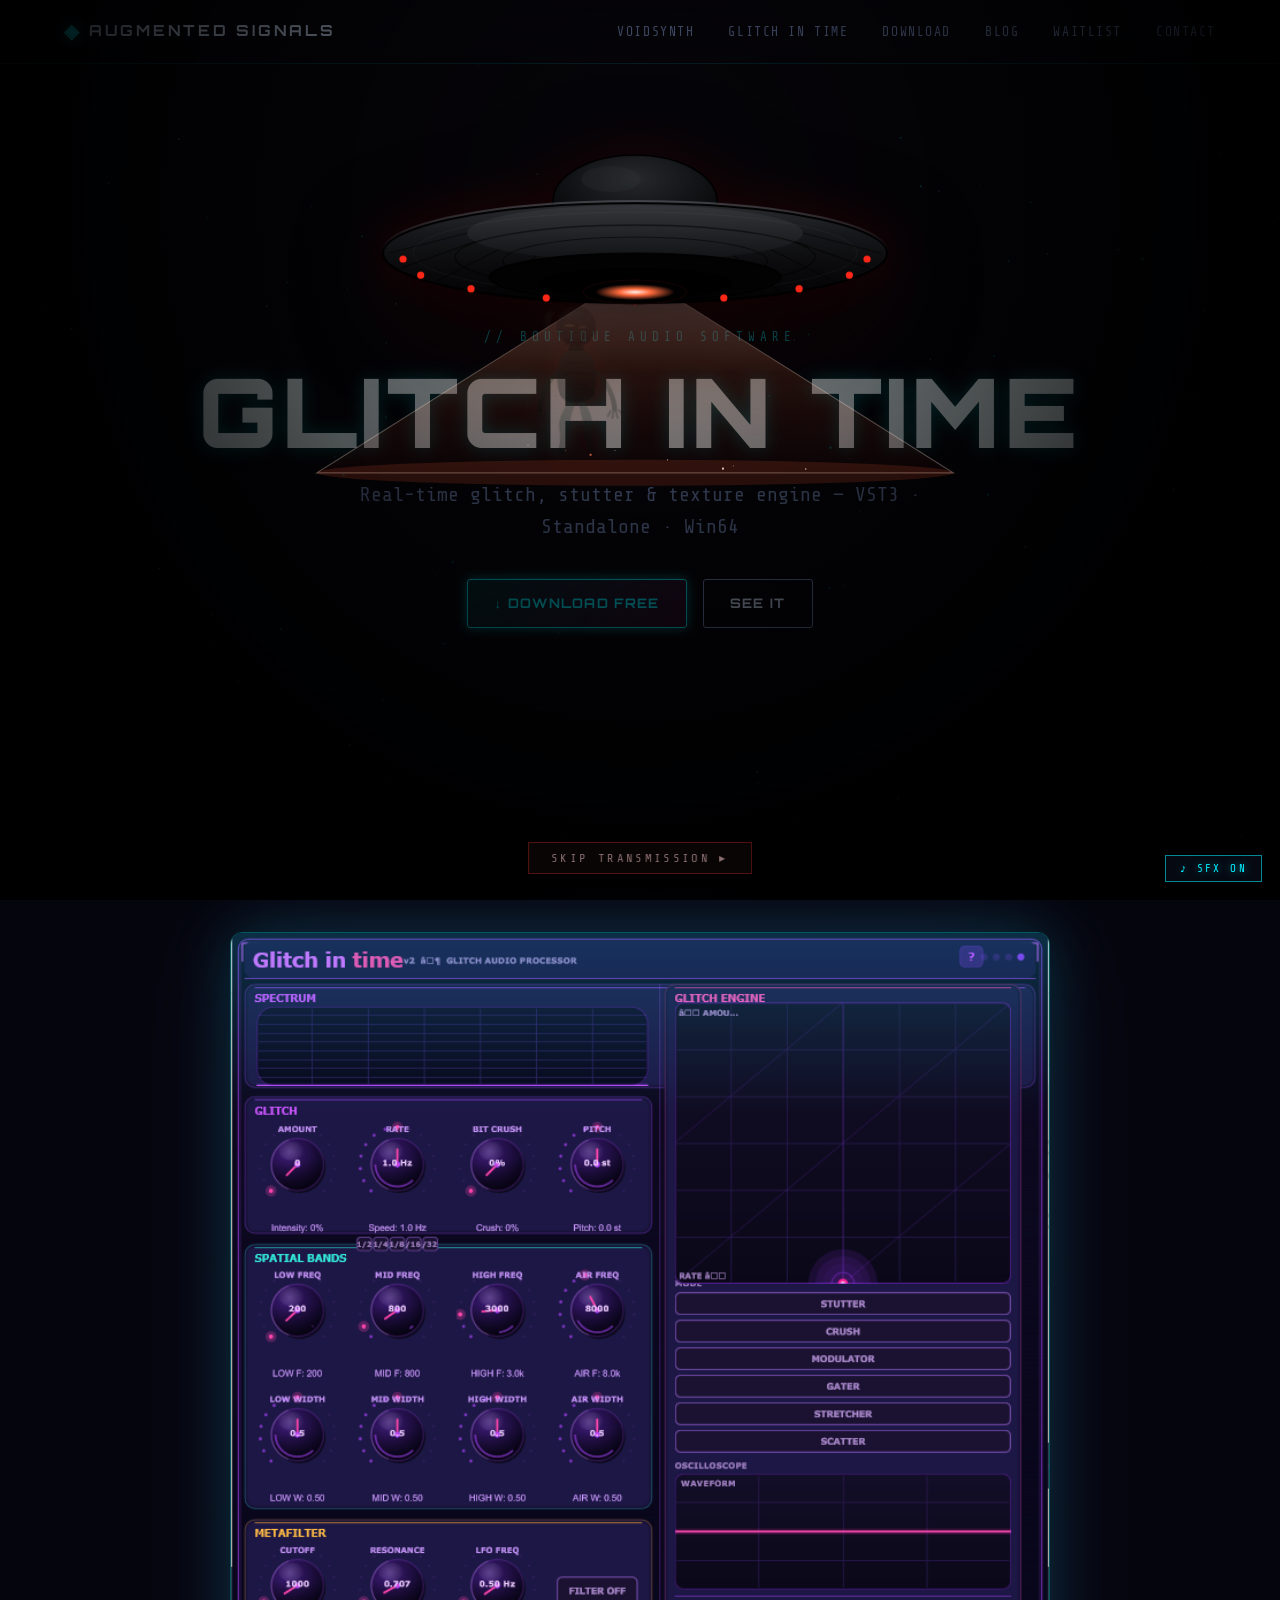
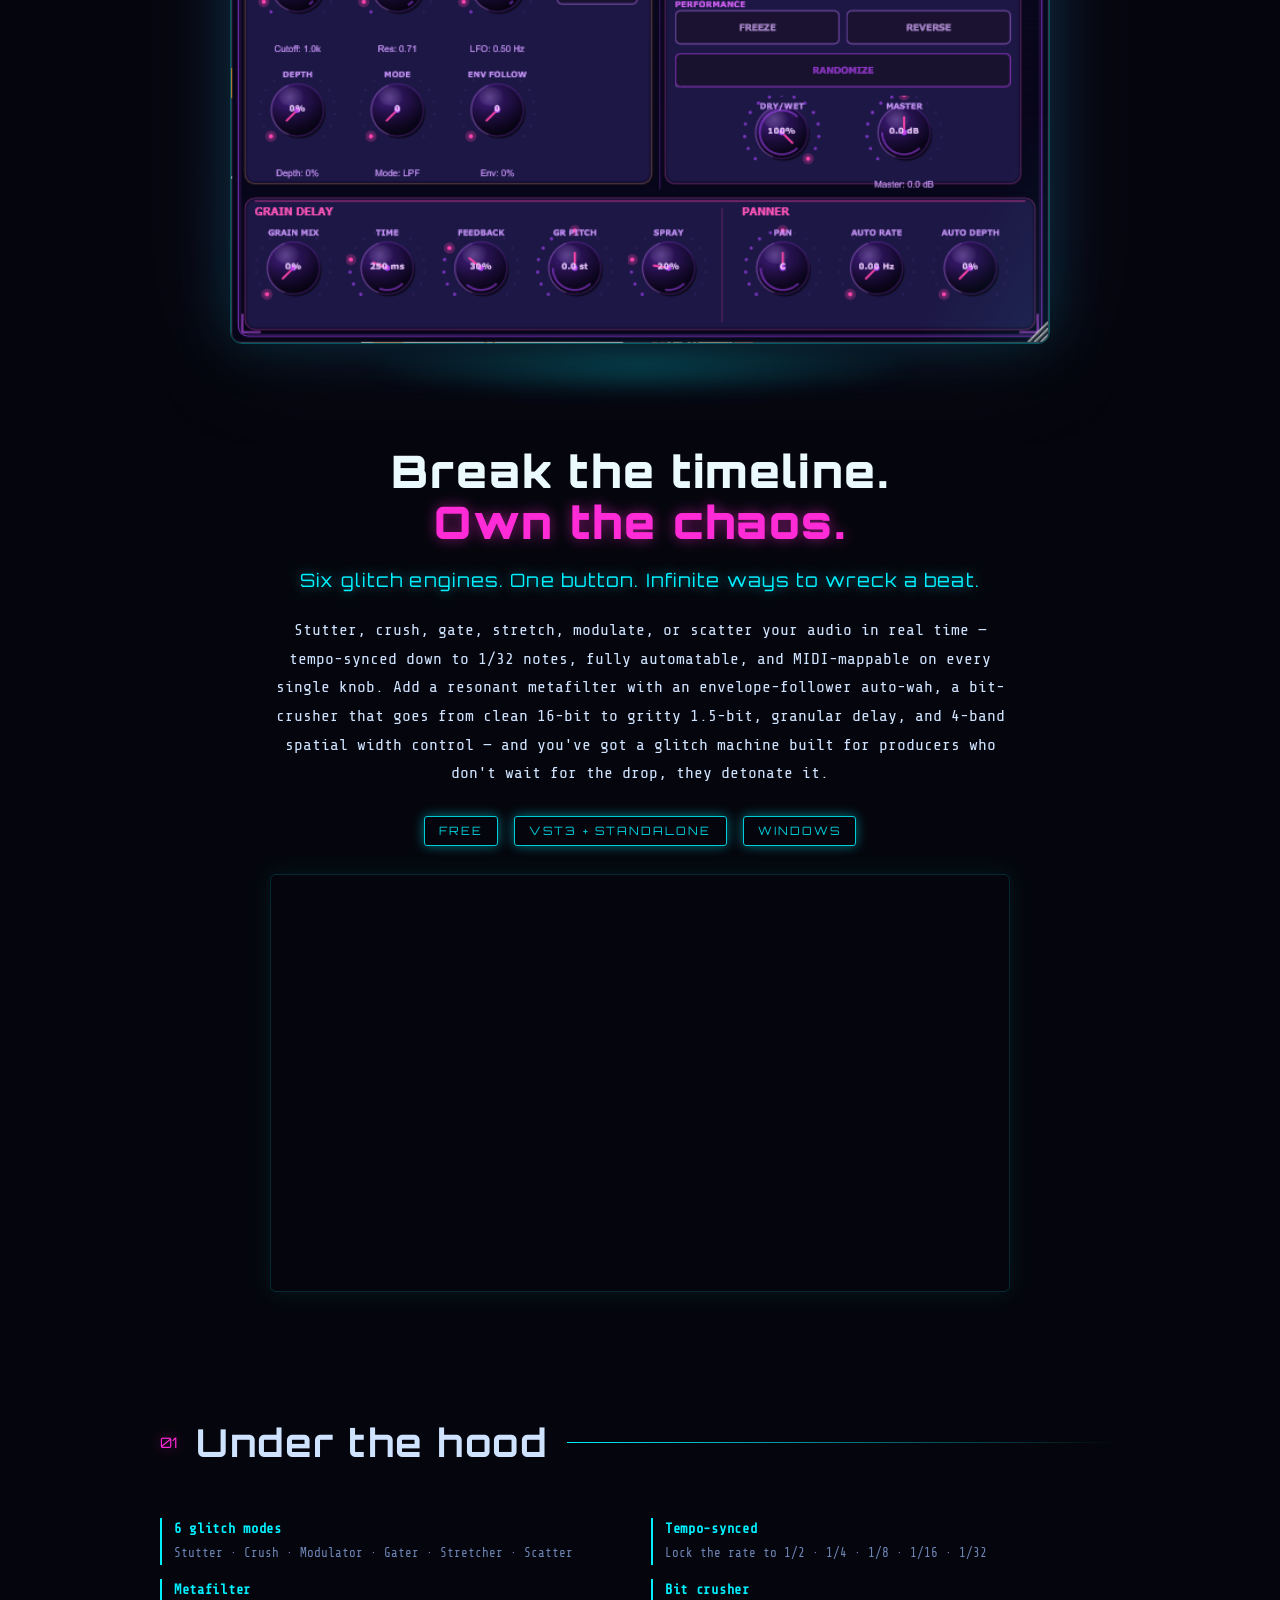
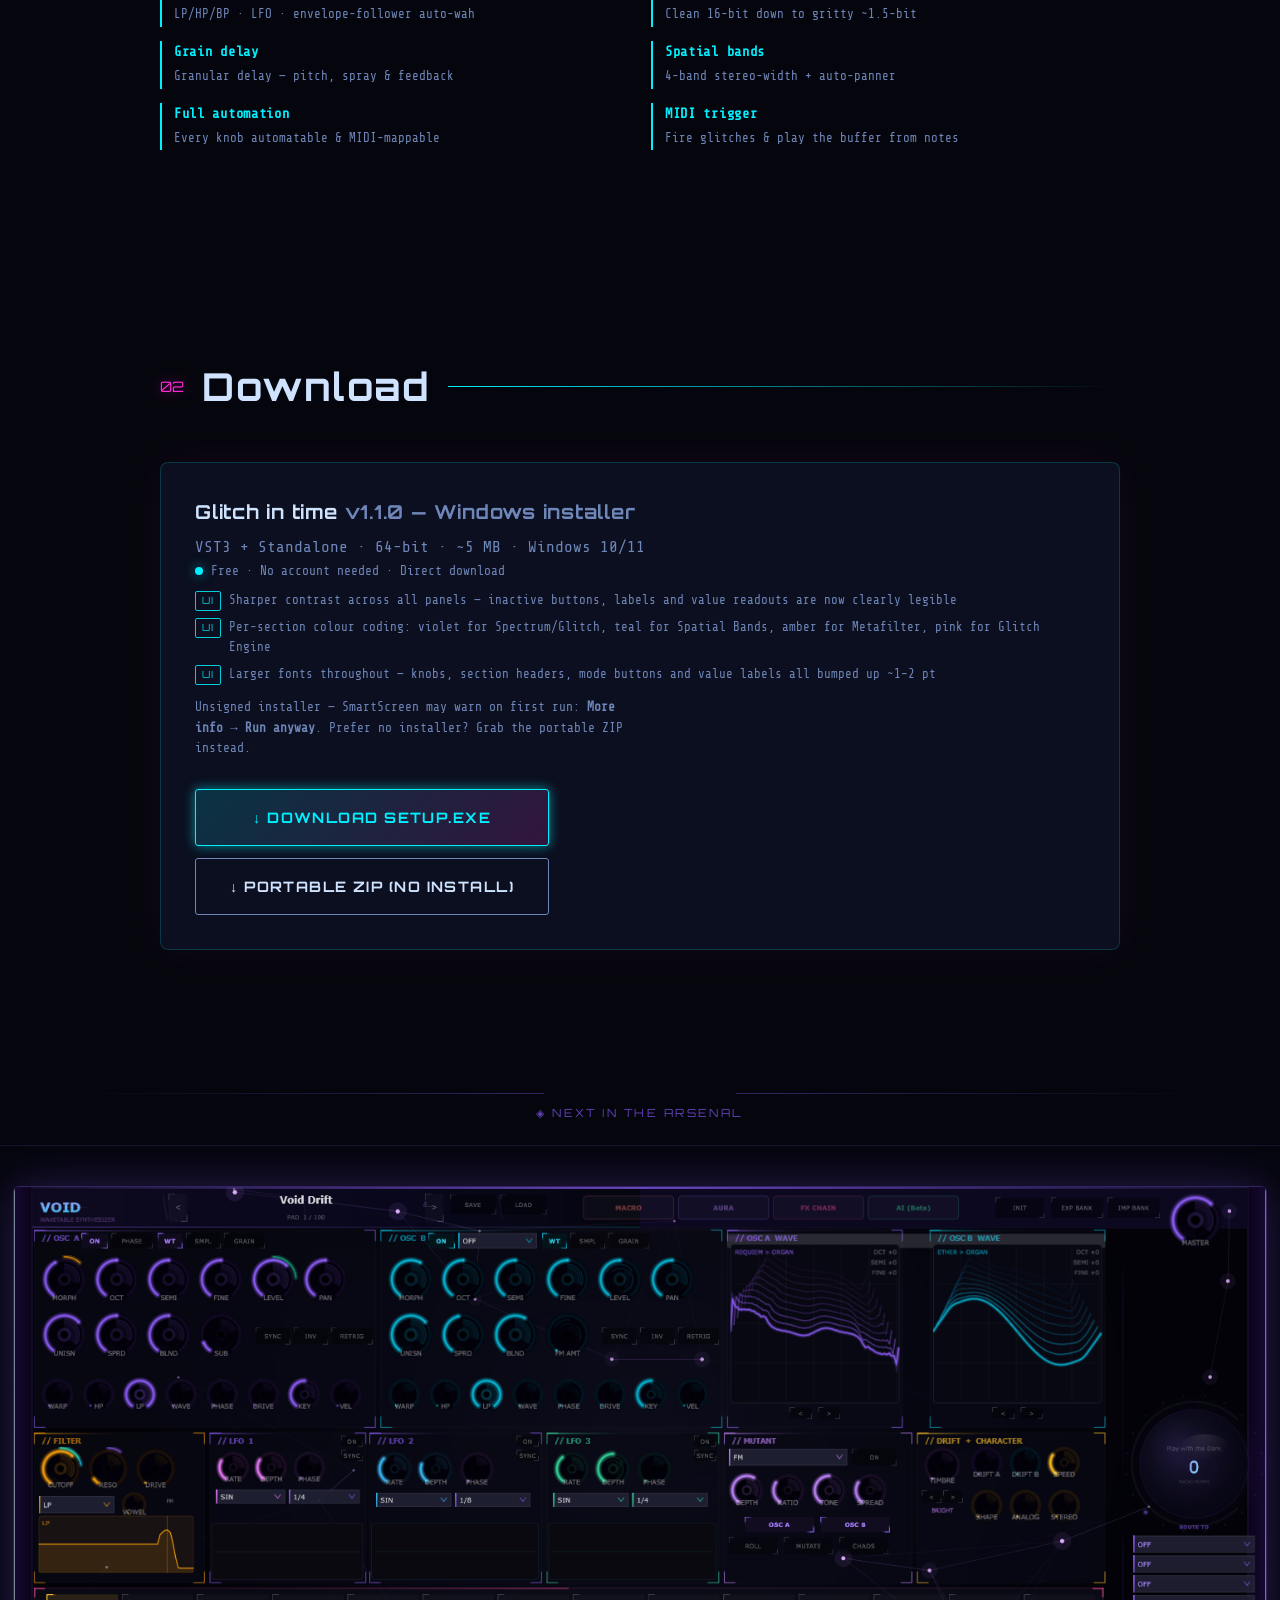
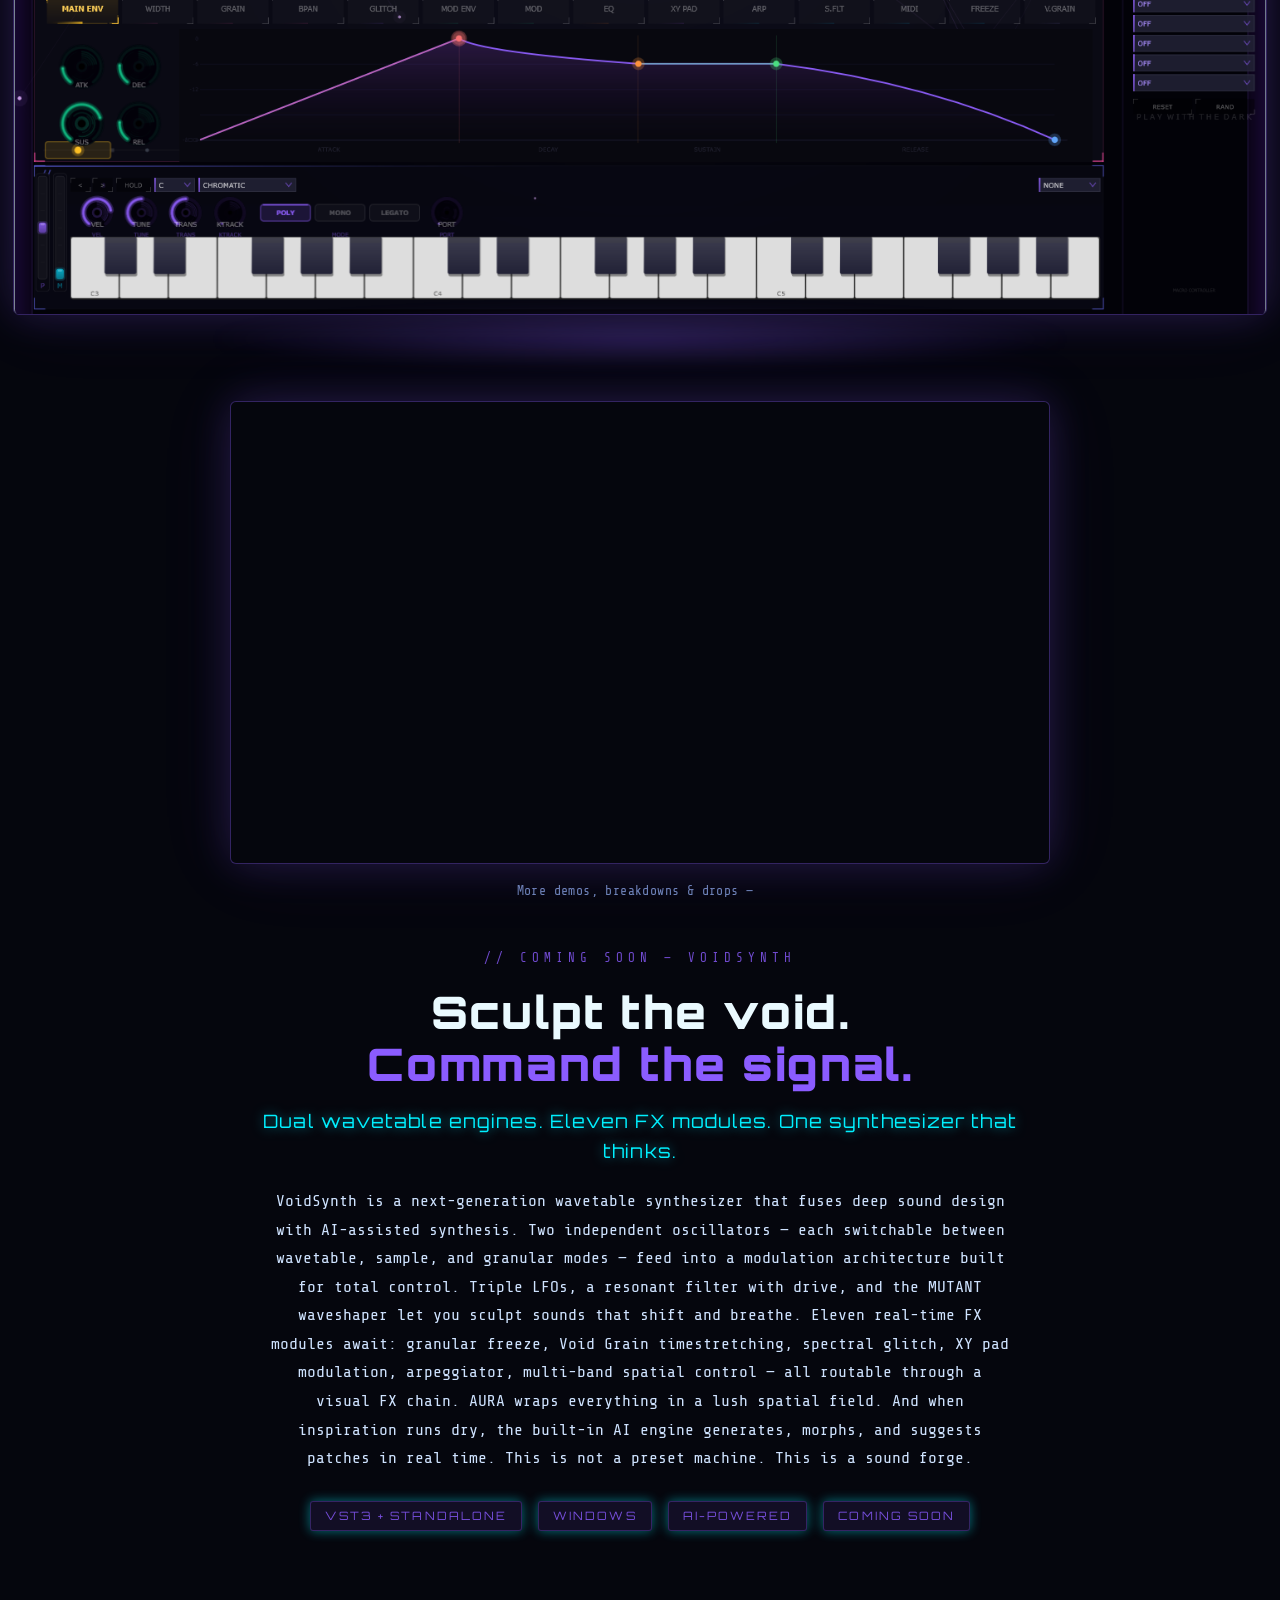
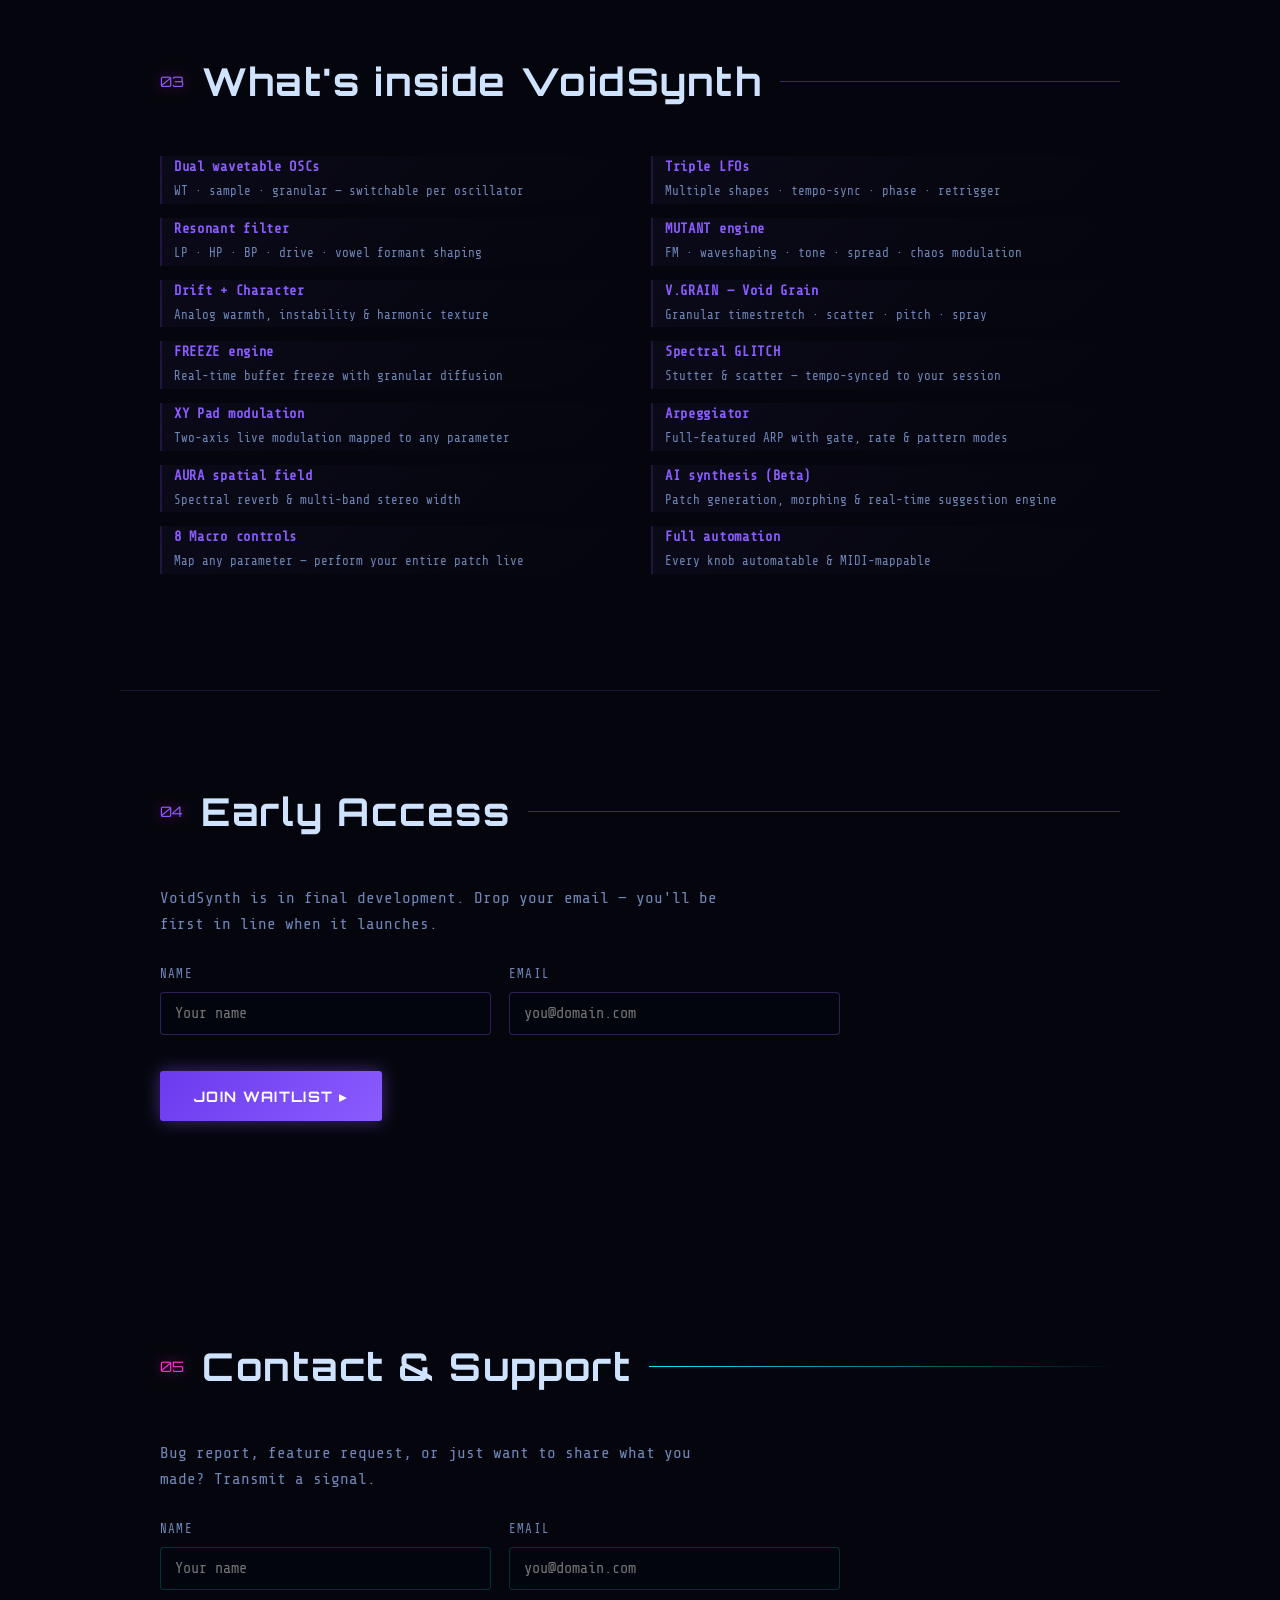
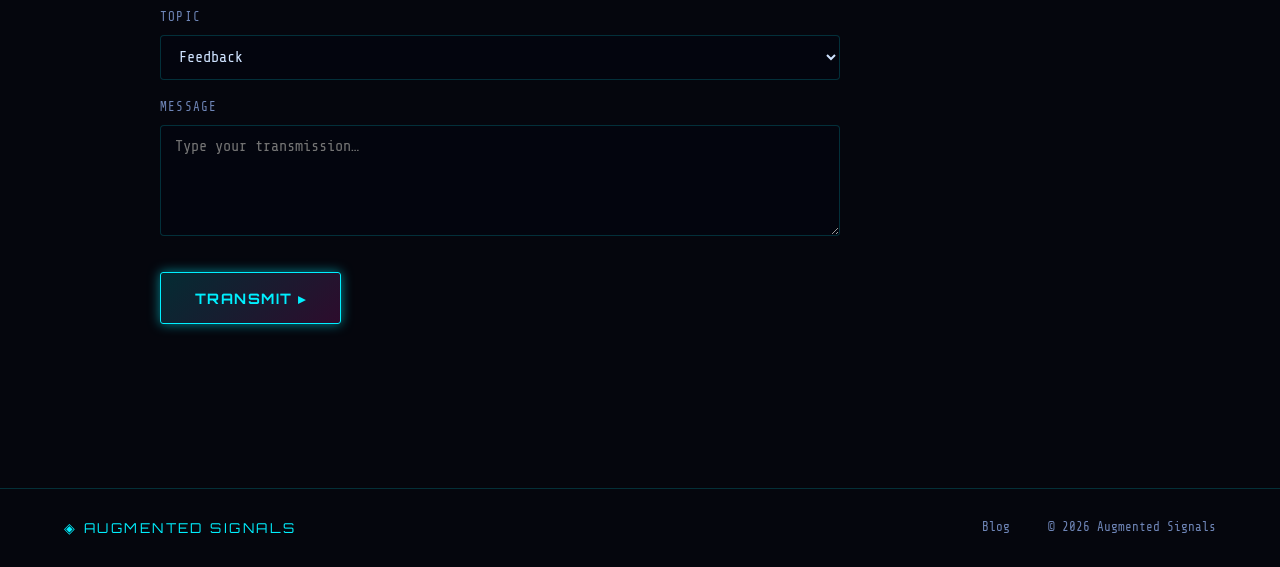
==== commit 968142ce: "Add YouTube demo embed to Glitch in Time showcase section Co-Authored-By: Claude Sonnet 4.6 <noreply" ====
--- a/index.html
+++ b/index.html
@@ -149,6 +149,9 @@
     <p class="stage-desc-lead">Six glitch engines. One button. Infinite ways to wreck a beat.</p>
     <p class="stage-desc-body">Stutter, crush, gate, stretch, modulate, or scatter your audio in real time — tempo-synced down to 1/32 notes, fully automatable, and MIDI-mappable on every single knob. Add a resonant metafilter with an envelope-follower auto-wah, a bit-crusher that goes from clean 16-bit to gritty 1.5-bit, granular delay, and 4-band spatial width control — and you've got a glitch machine built for producers who don't wait for the drop, they detonate it.</p>
     <p class="stage-desc-tags"><span>Free</span><span>VST3 + Standalone</span><span>Windows</span></p>
+    <div class="stage-desc-video">
+      <iframe src="https://www.youtube.com/embed/zJ4__1fh1x4?start=49" title="Glitch in Time — demo" frameborder="0" allow="accelerometer; autoplay; clipboard-write; encrypted-media; gyroscope; picture-in-picture" allowfullscreen></iframe>
+    </div>
   </div>
 </section>
 
--- a/css/style.css
+++ b/css/style.css
@@ -227,6 +227,16 @@
   box-shadow:var(--glow-cyan); opacity:.85;
 }
 
+.stage-desc-video{
+  margin-top:28px; width:100%; position:relative;
+  padding-bottom:56.25%; height:0; overflow:hidden;
+  border-radius:6px; border:1px solid rgba(0,255,255,.15);
+  box-shadow:0 0 24px rgba(0,255,255,.08);
+}
+.stage-desc-video iframe{
+  position:absolute; top:0; left:0; width:100%; height:100%; border:0;
+}
+
 /* ── DOWNLOAD ────────────────────────────────────────── */
 .download-box{
   display:flex; align-items:center; justify-content:space-between; gap:30px; flex-wrap:wrap;
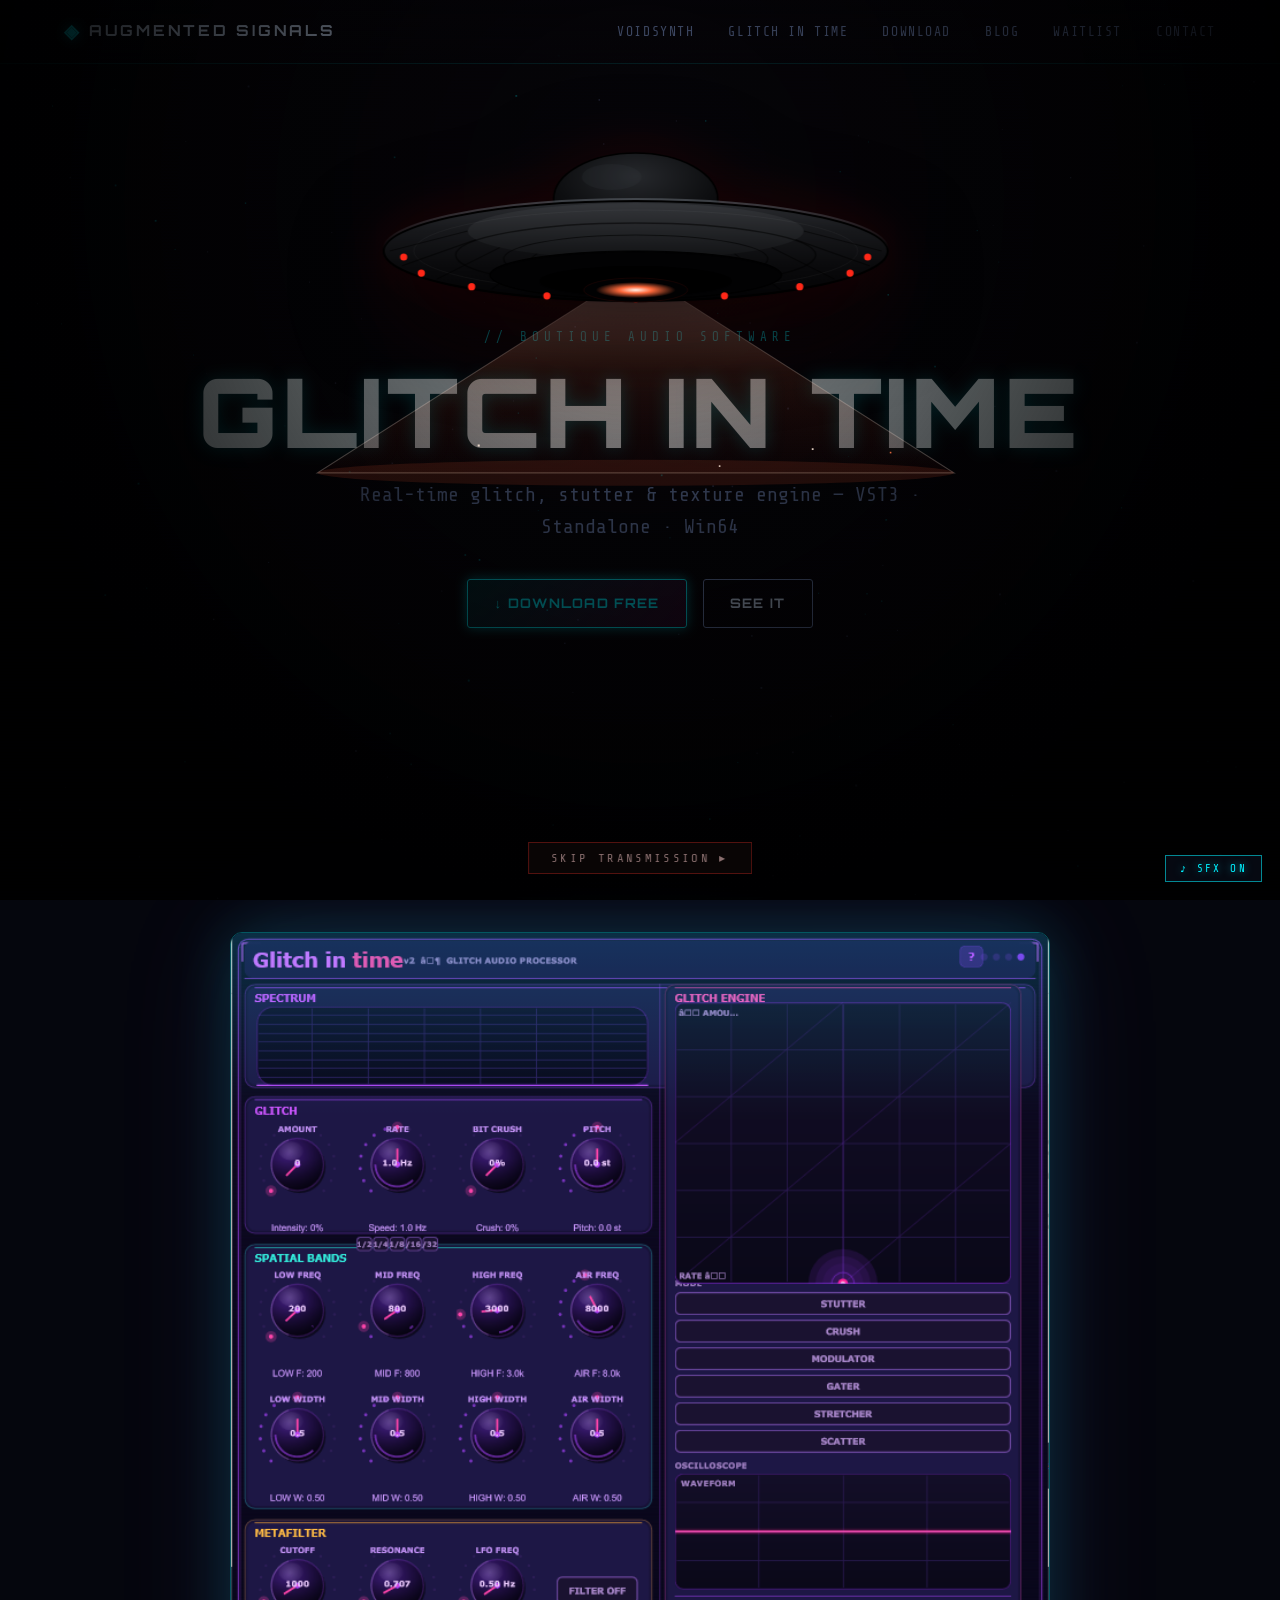
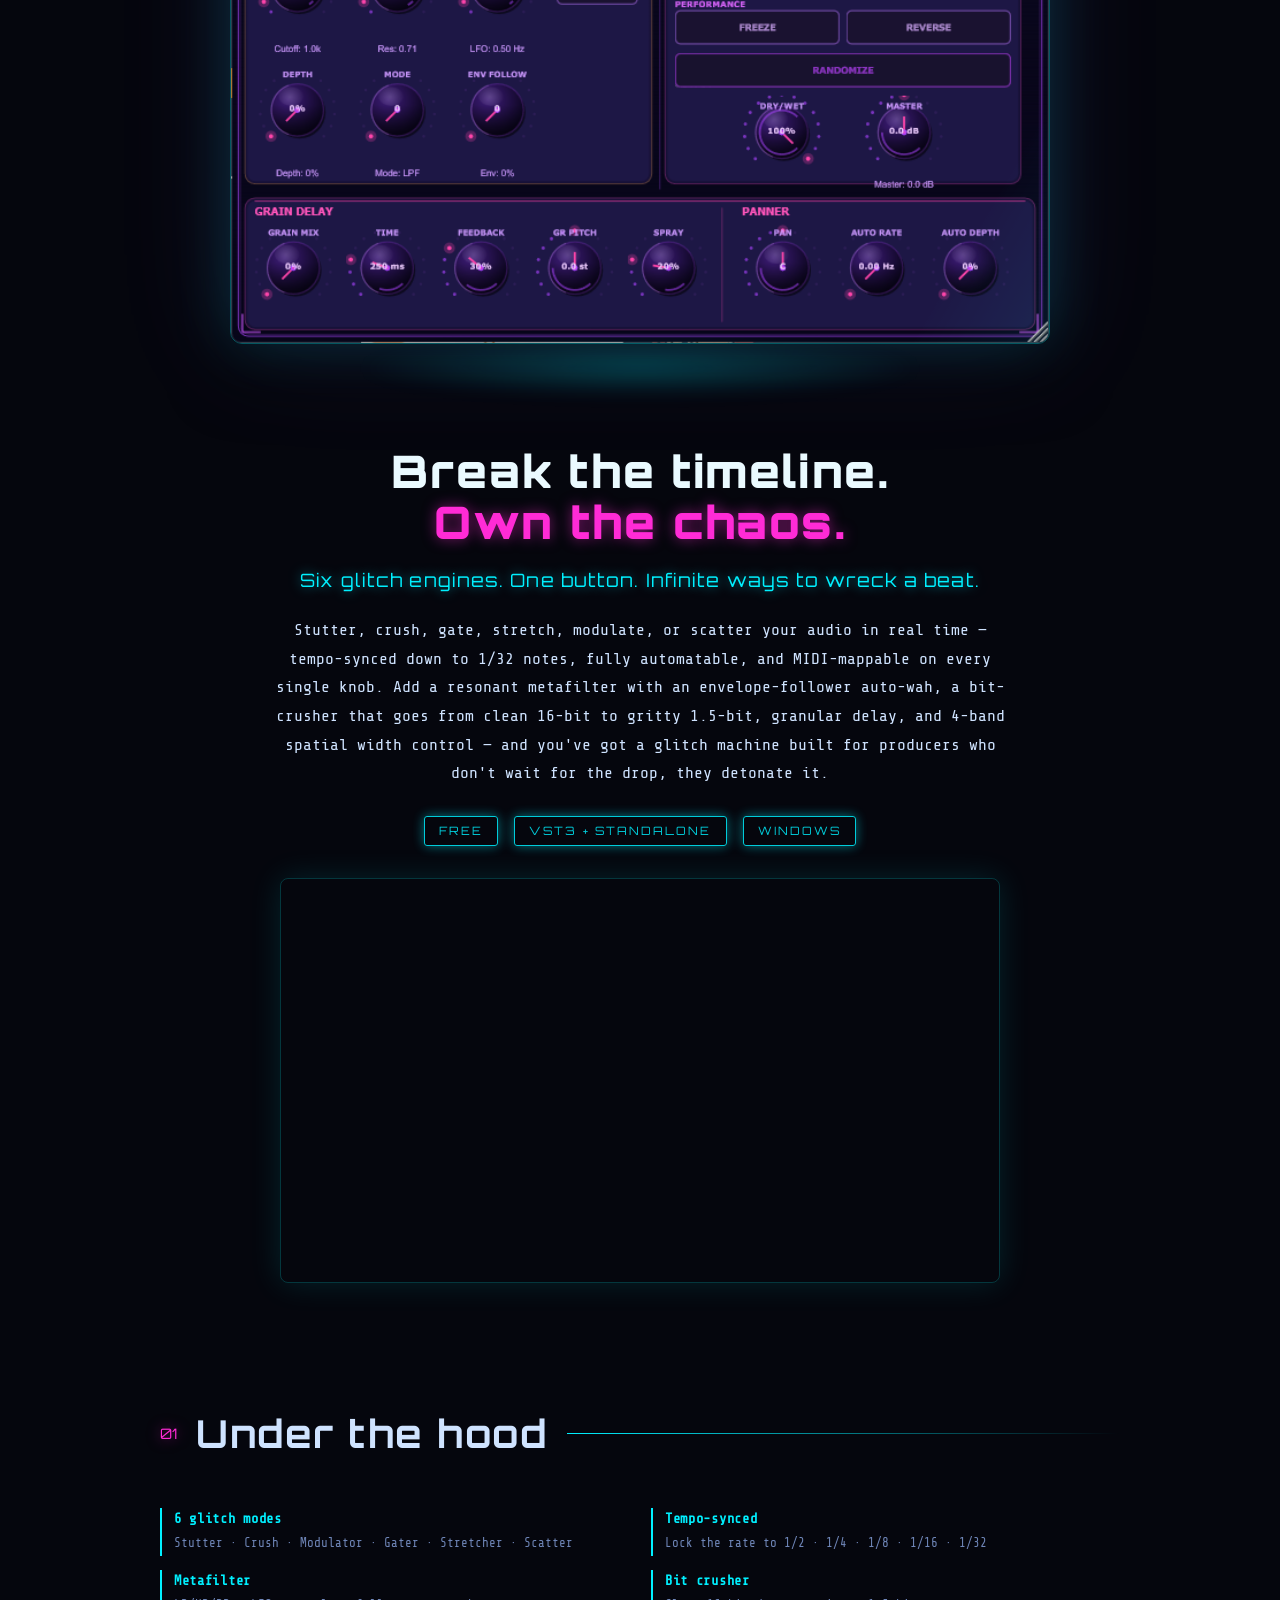
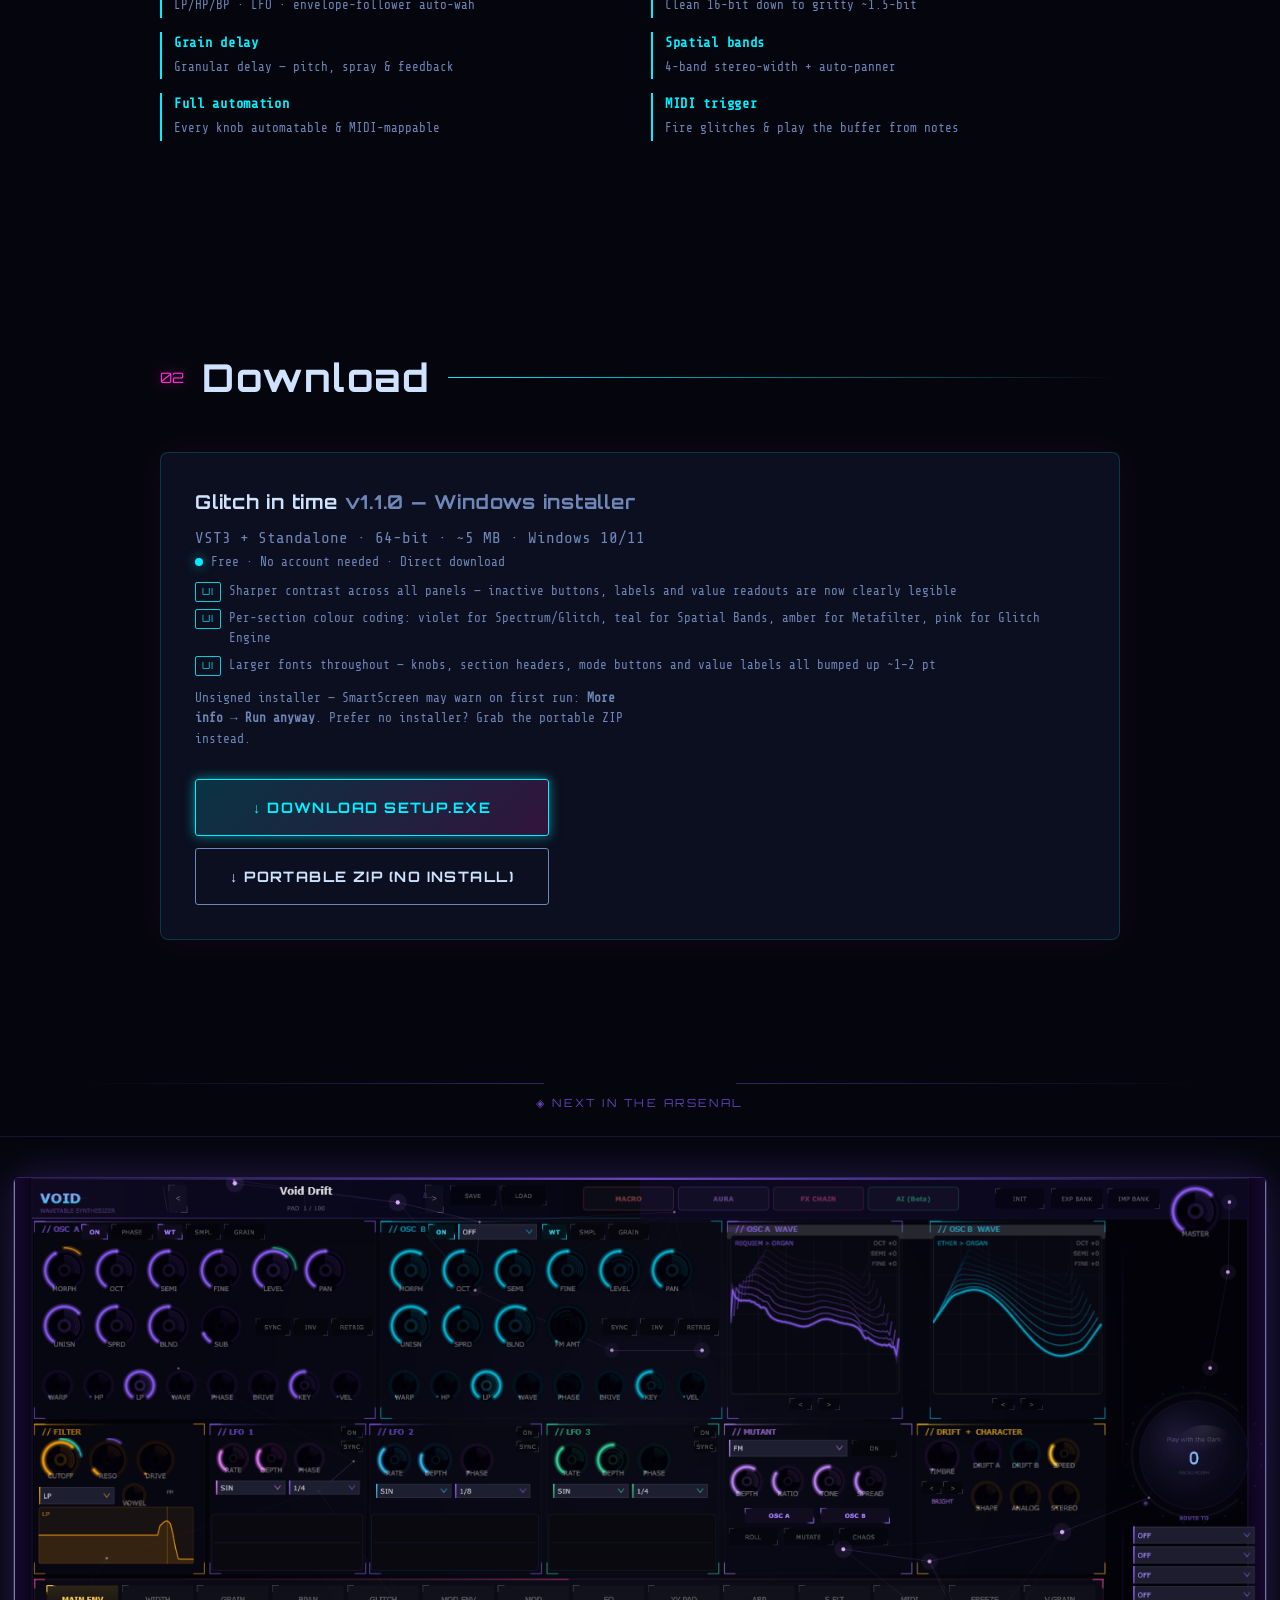
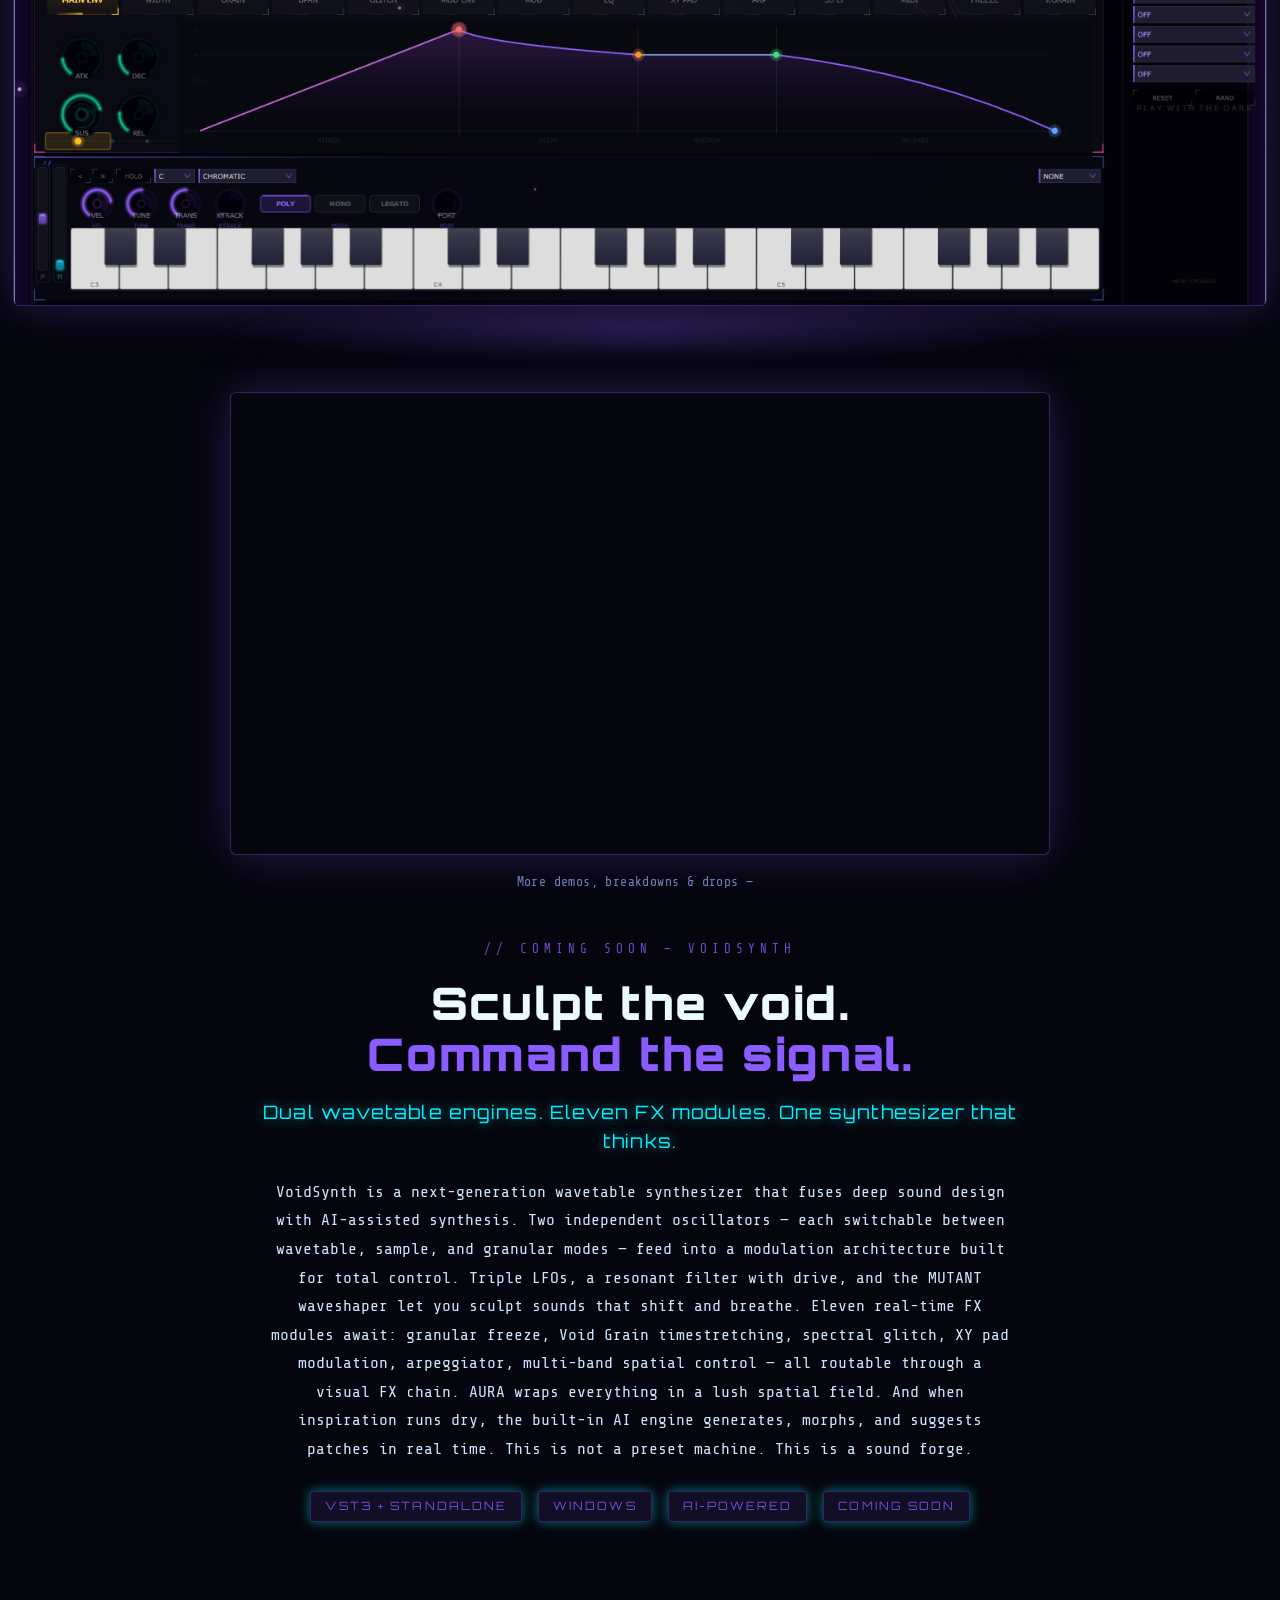
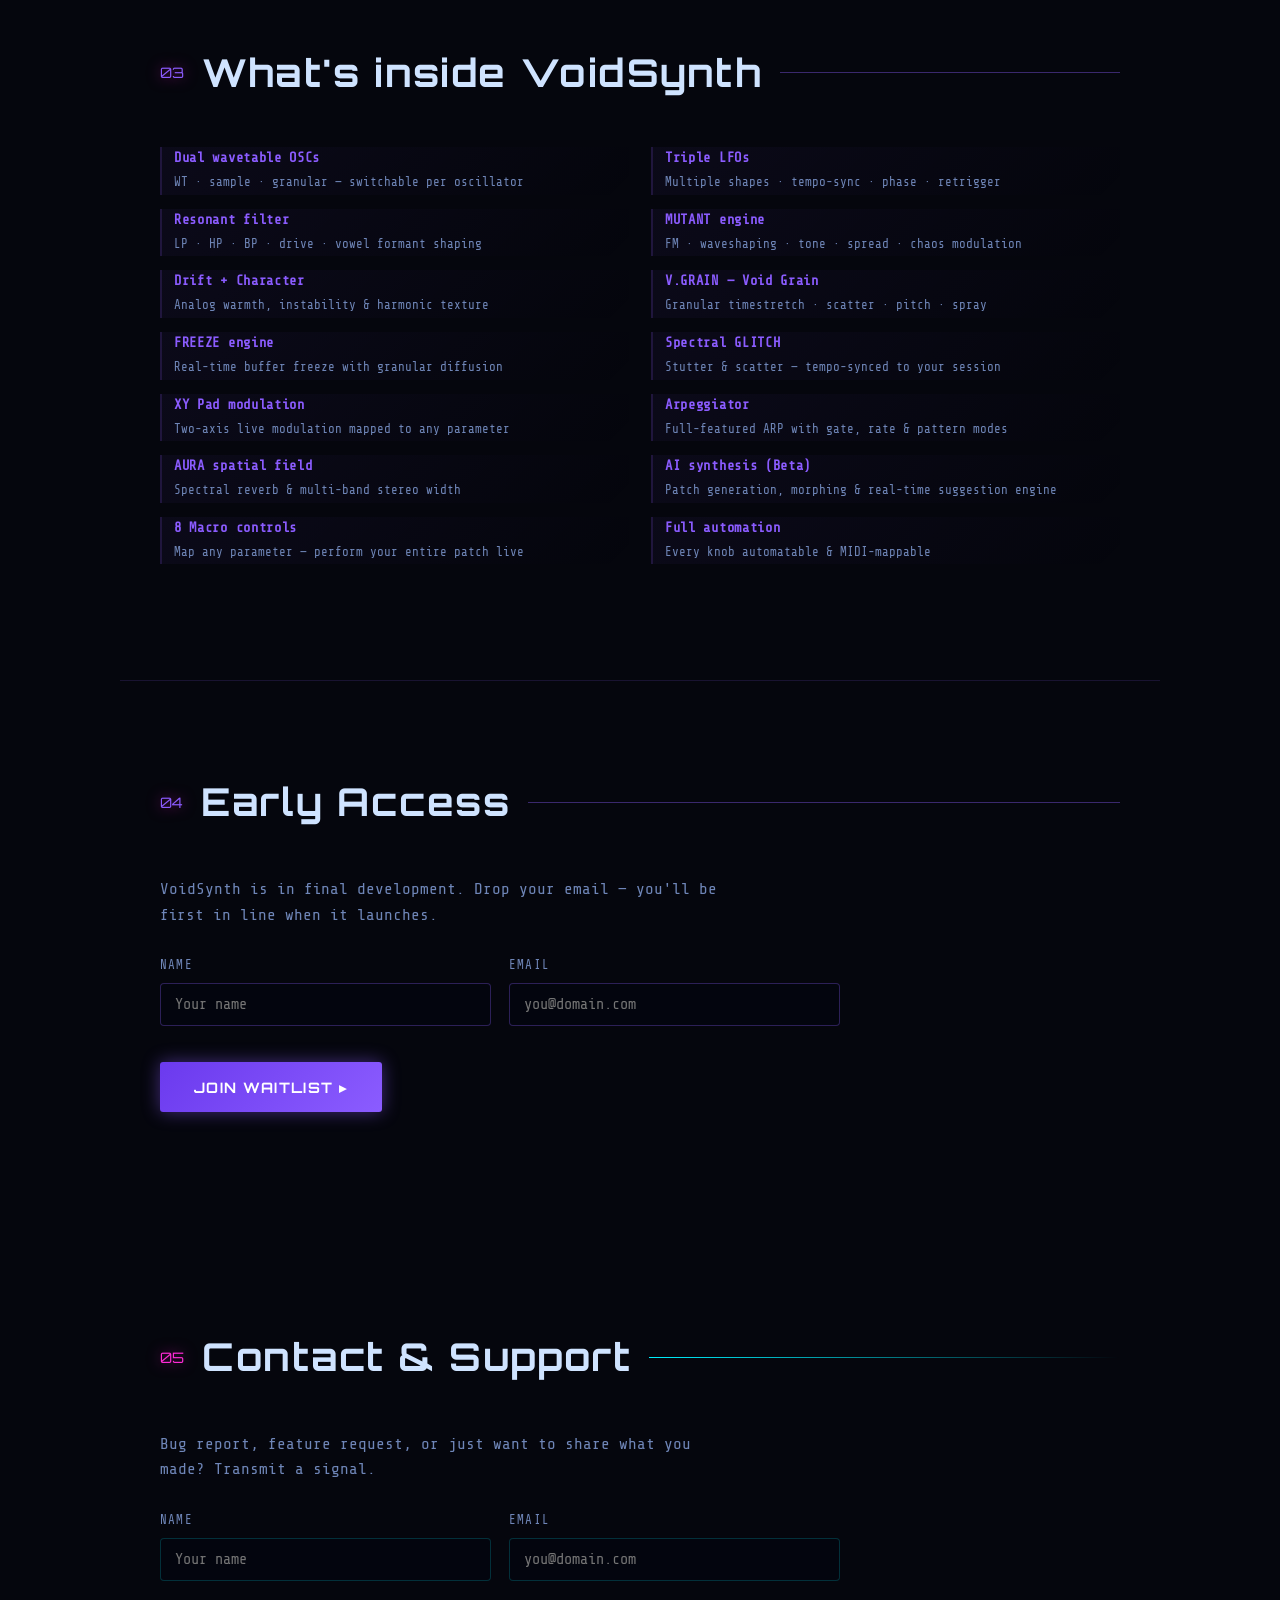
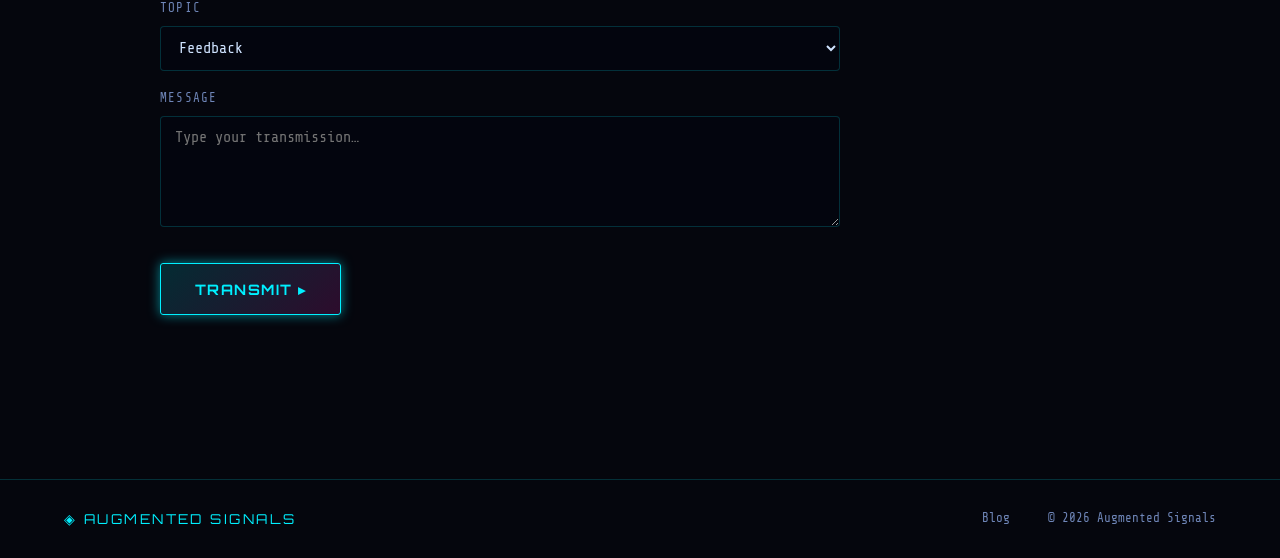
==== commit 8331450d: "feat: add mobile site with redirect for mobile visitors - Add mobile/index.html — full mobile-optimi" ====
--- a/index.html
+++ b/index.html
@@ -1,6 +1,7 @@
 <!DOCTYPE html>
 <html lang="en">
 <head>
+<script>(function(){var m=/iPhone|iPad|iPod|Android|webOS|BlackBerry|IEMobile|Opera Mini/i.test(navigator.userAgent);if(m&&!location.pathname.startsWith('/mobile'))location.replace('/mobile/'+location.hash);})();</script>
 <meta charset="UTF-8" />
 <meta name="viewport" content="width=device-width, initial-scale=1.0" />
 <title>Augmented Signals — Glitch in Time · VoidSynth | Free VST3 Audio Plugins</title>
--- a/css/style.css
+++ b/css/style.css
@@ -228,13 +228,13 @@
 }
 
 .stage-desc-video{
-  margin-top:28px; width:100%; position:relative;
-  padding-bottom:56.25%; height:0; overflow:hidden;
-  border-radius:6px; border:1px solid rgba(0,255,255,.15);
-  box-shadow:0 0 24px rgba(0,255,255,.08);
+  margin:32px auto 0; max-width:720px; width:100%;
+  aspect-ratio:16/9; overflow:hidden;
+  border-radius:8px; border:1px solid rgba(0,255,255,.2);
+  box-shadow:0 0 32px rgba(0,255,255,.12);
 }
 .stage-desc-video iframe{
-  position:absolute; top:0; left:0; width:100%; height:100%; border:0;
+  width:100%; height:100%; border:0; display:block;
 }
 
 /* ── DOWNLOAD ────────────────────────────────────────── */
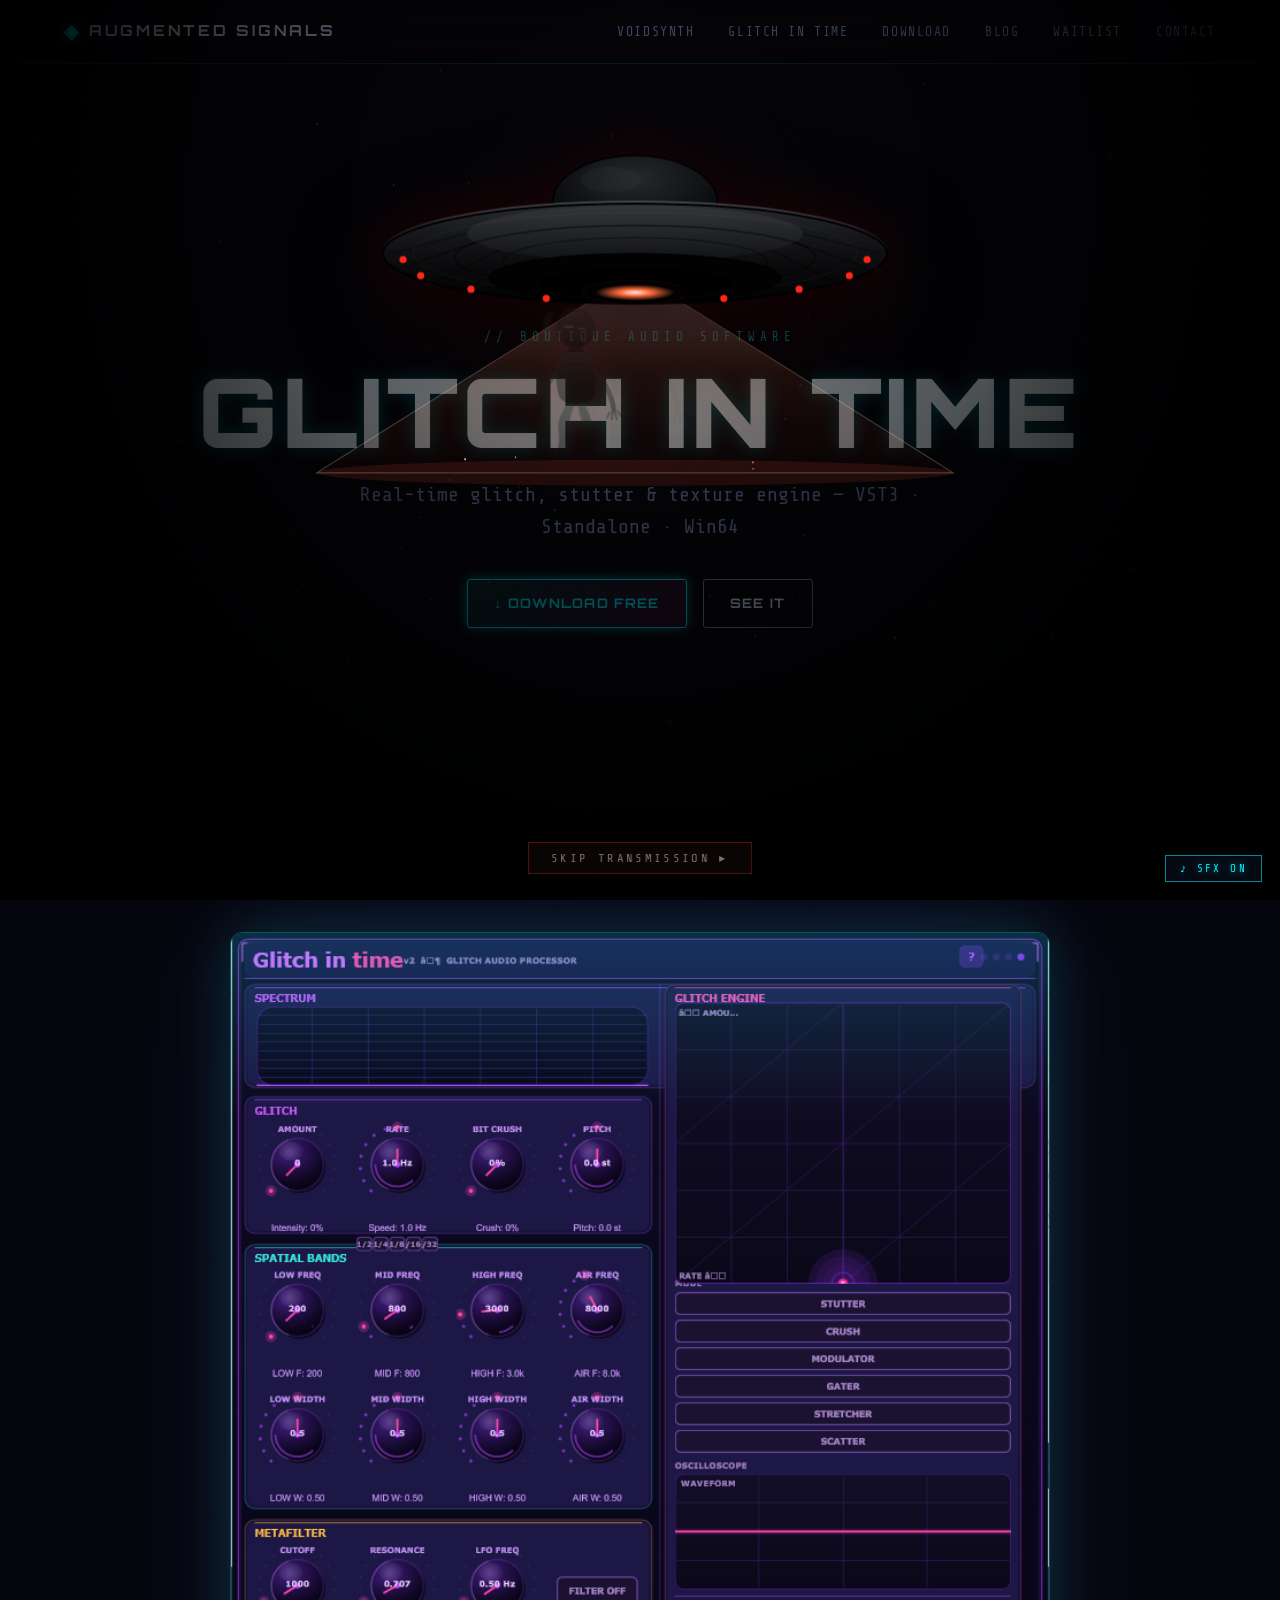
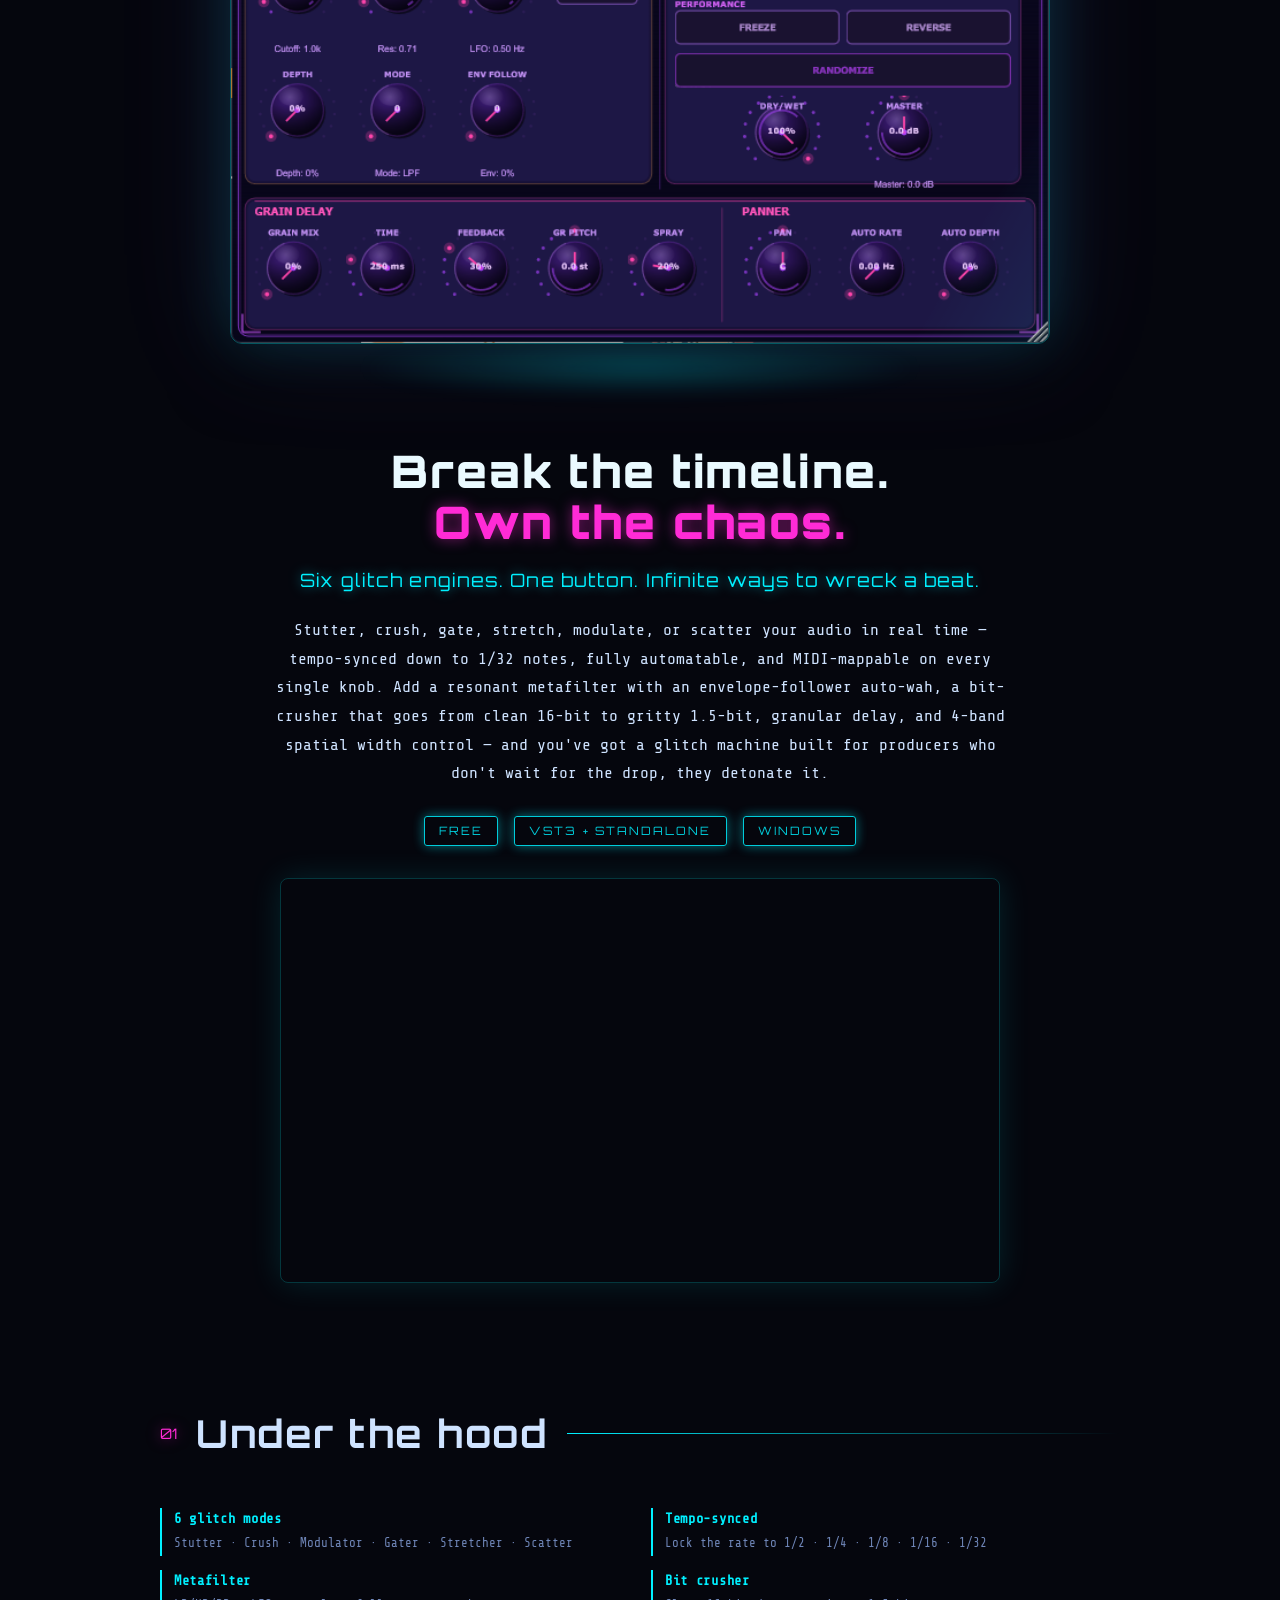
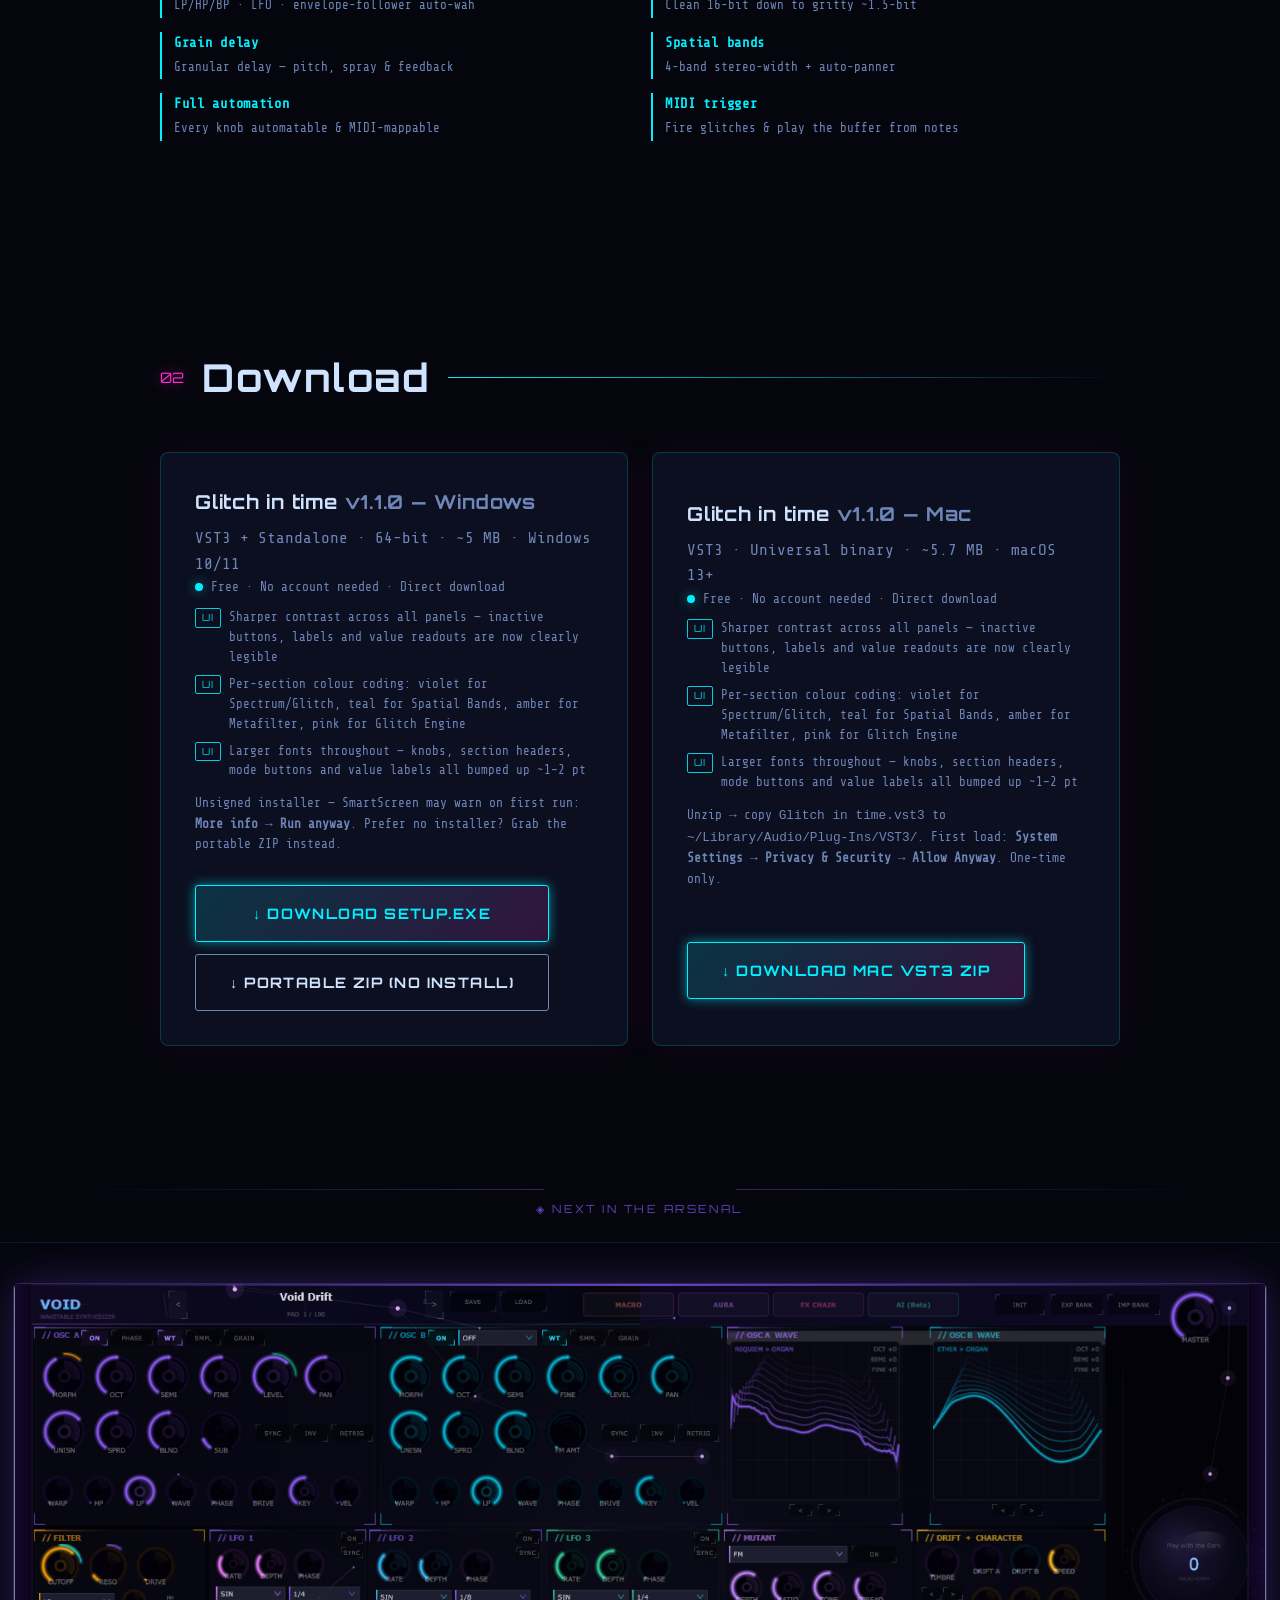
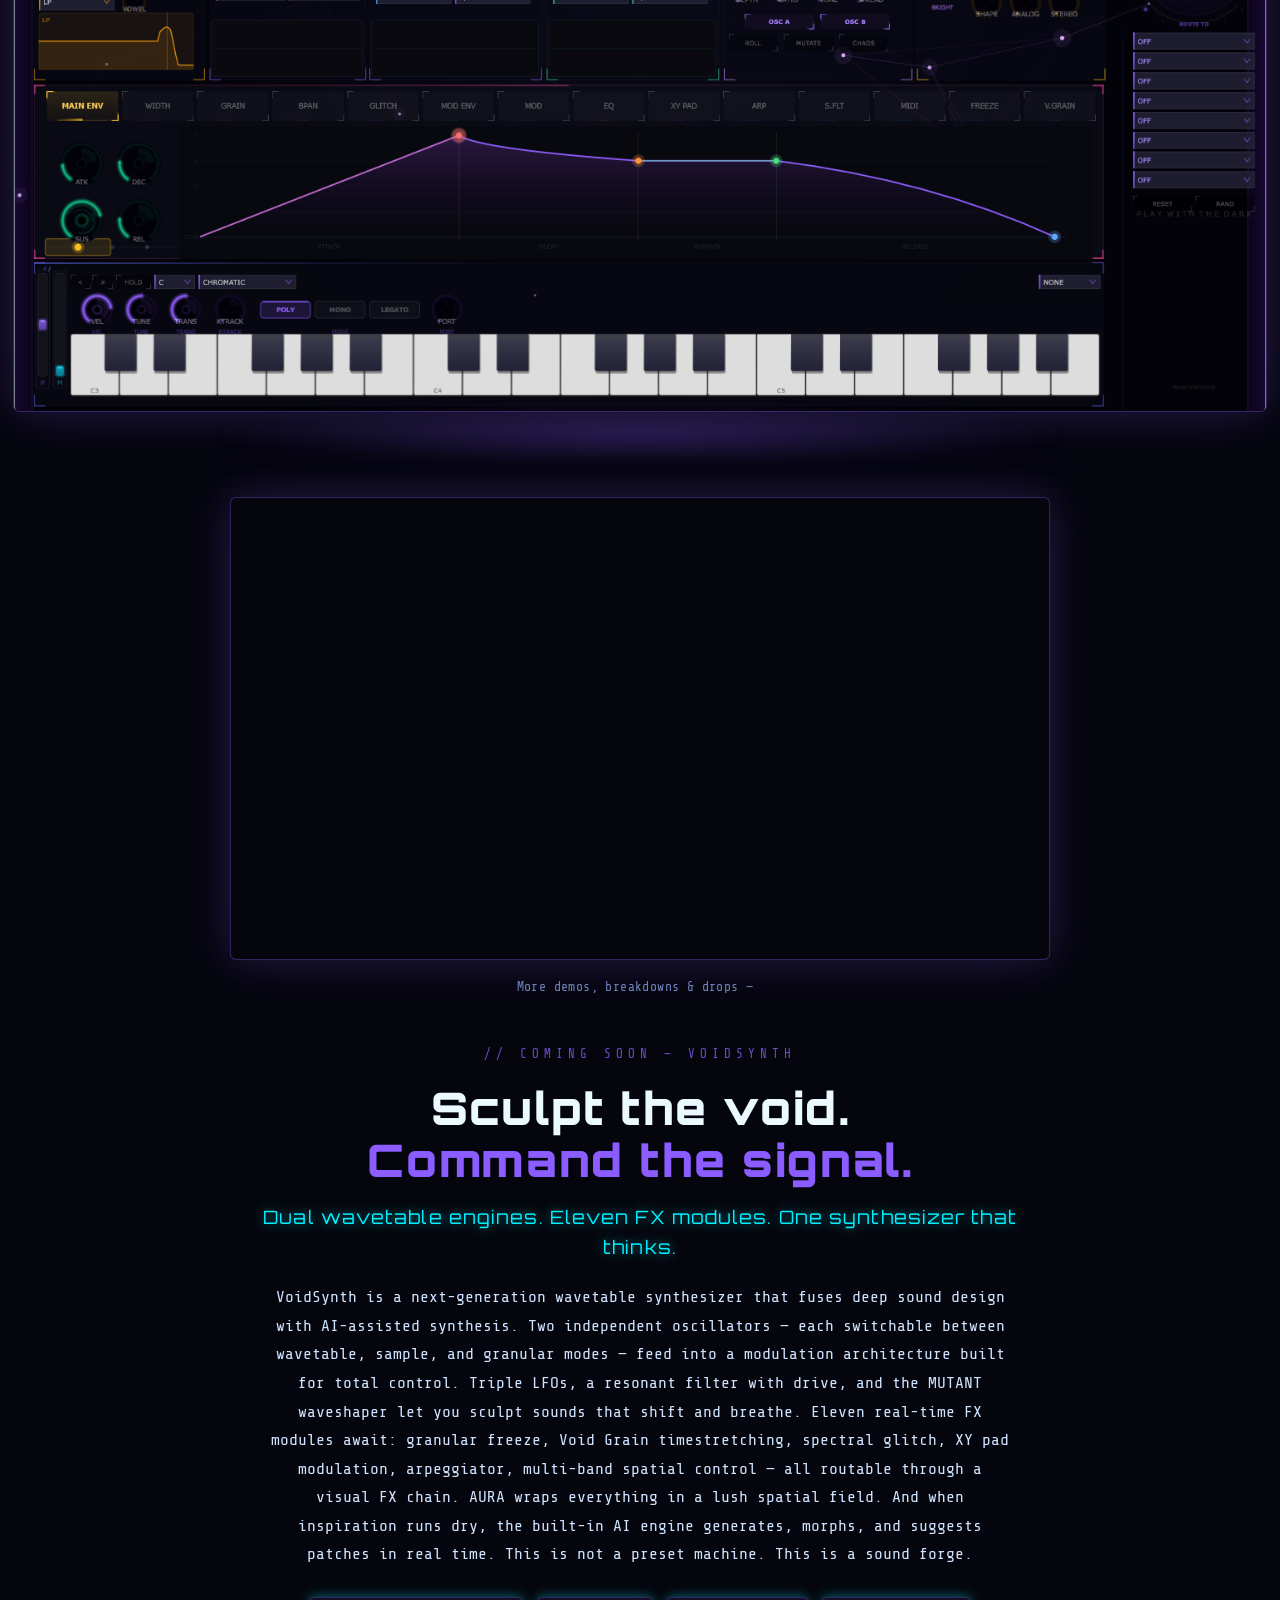
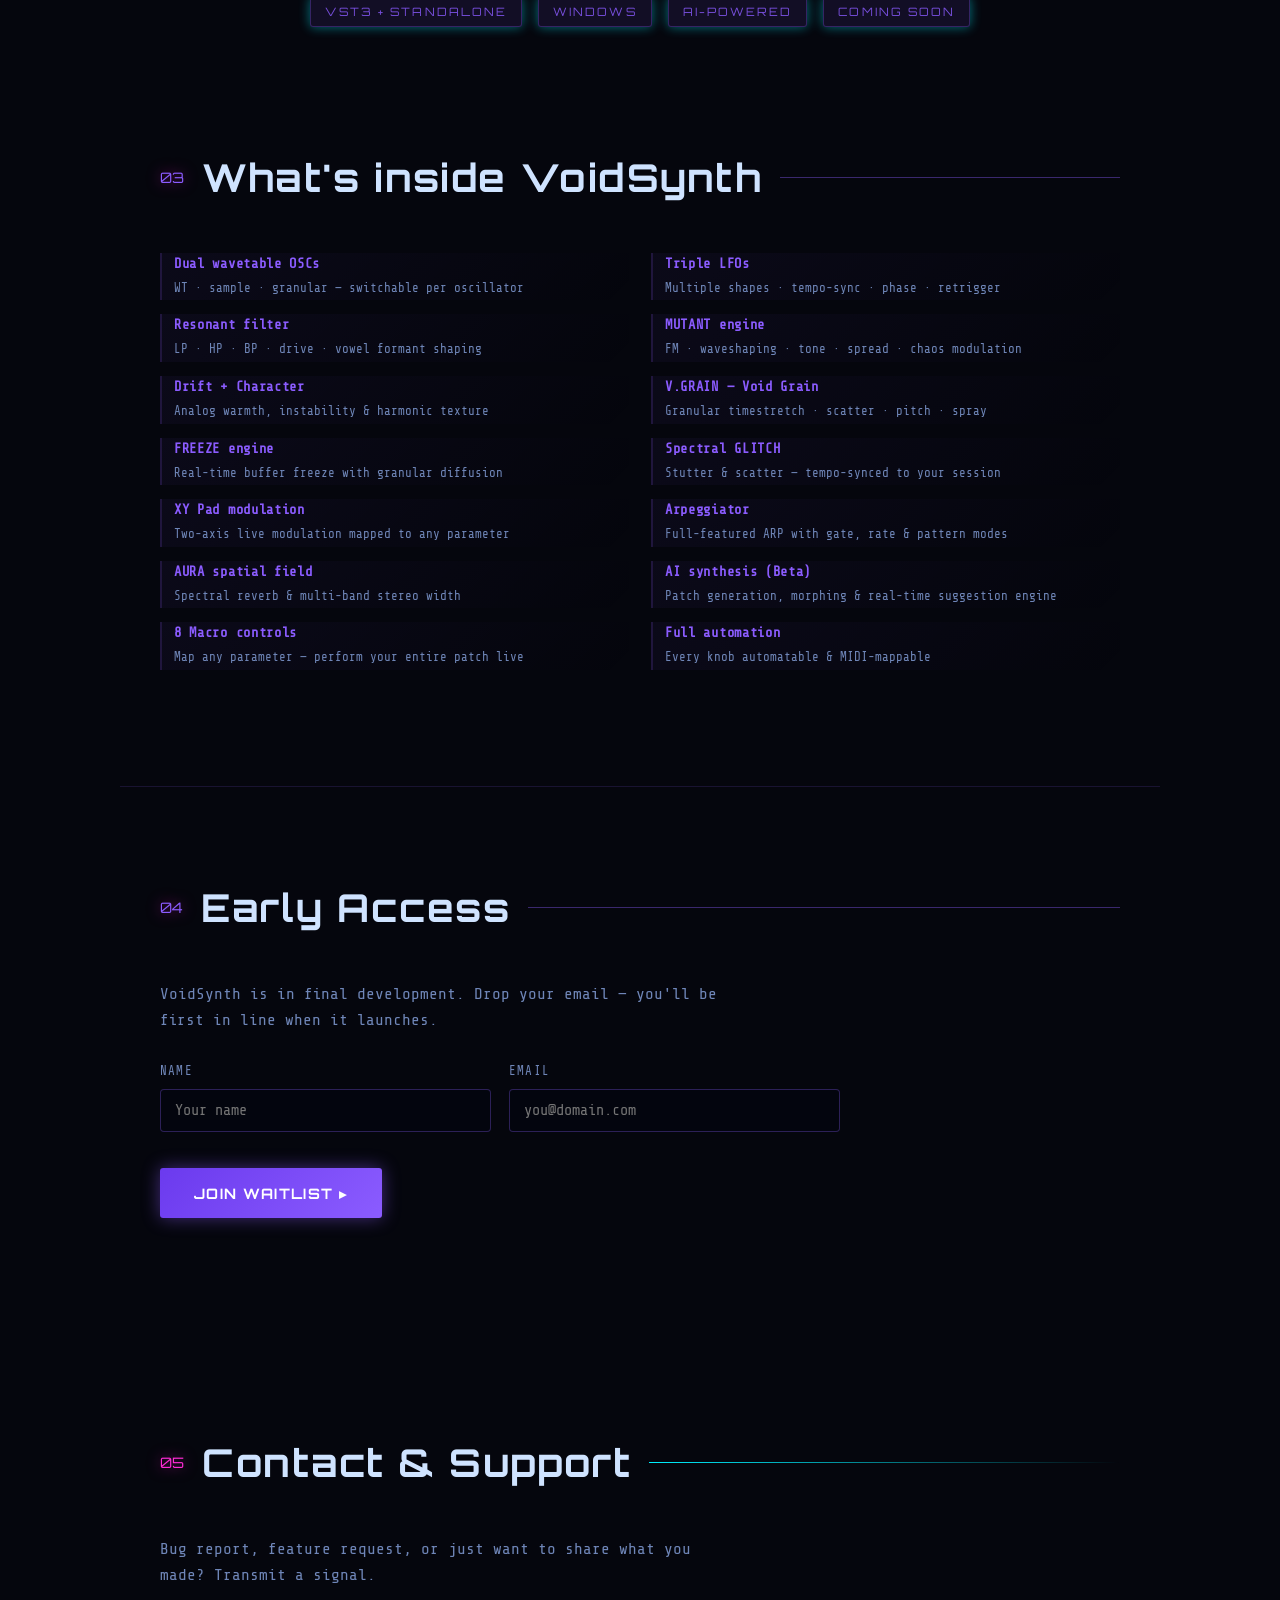
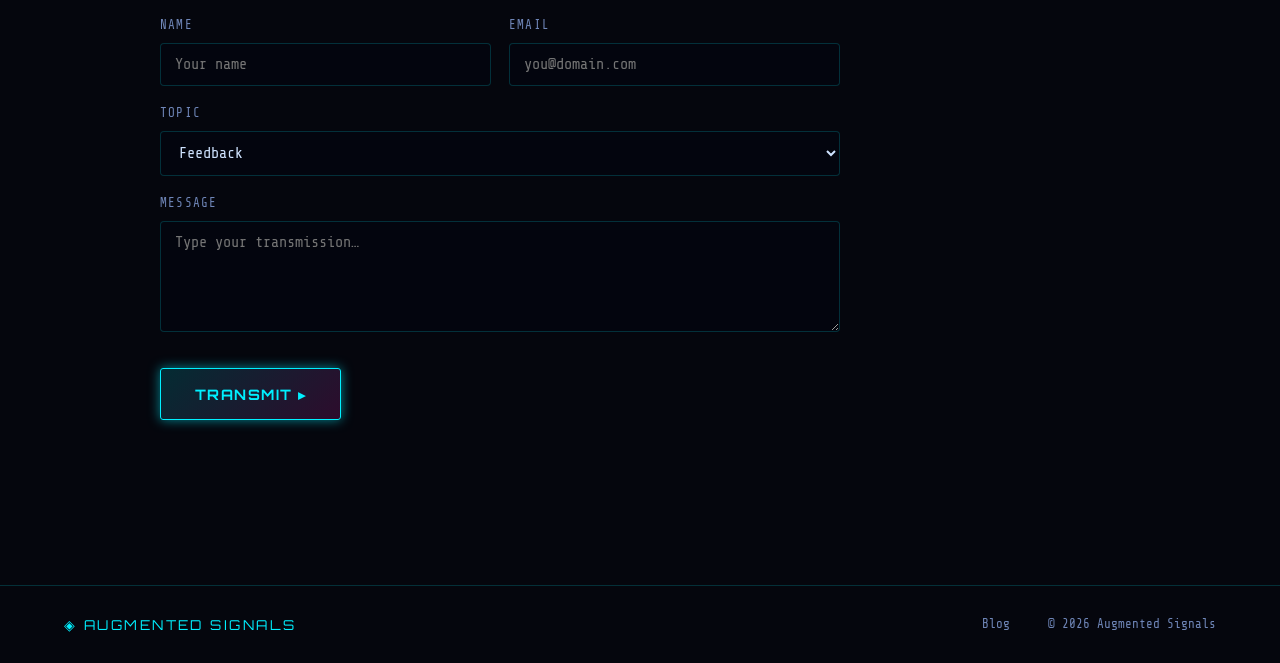
==== commit 71083805: "Add Mac download card to homepage #download section Two side-by-side cards (Windows + Mac) matching " ====
--- a/index.html
+++ b/index.html
@@ -40,10 +40,10 @@
     {
       "@type": "SoftwareApplication",
       "name": "Glitch in Time",
-      "operatingSystem": "Windows 10, Windows 11",
+      "operatingSystem": "Windows 10, Windows 11, macOS 13, macOS 14, macOS 15",
       "applicationCategory": "MultimediaApplication",
       "offers": { "@type": "Offer", "price": "0", "priceCurrency": "USD" },
-      "description": "Real-time glitch, stutter and texture engine. Six glitch modes, tempo-synced to 1/32 notes, fully automatable and MIDI-mappable. VST3 + Standalone for Windows 64-bit.",
+      "description": "Real-time glitch, stutter and texture engine. Six glitch modes, tempo-synced to 1/32 notes, fully automatable and MIDI-mappable. VST3 + Standalone for Windows &amp; Mac.",
       "url": "https://augmentedsignals.com/#download",
       "publisher": { "@type": "Organization", "name": "Augmented Signals", "url": "https://augmentedsignals.com" }
     },
@@ -88,7 +88,7 @@
     {
       "@type": "Question",
       "name": "Does Glitch in Time work on Mac?",
-      "acceptedAnswer": { "@type": "Answer", "text": "Currently Windows 10/11 (64-bit) only. Mac support is on the roadmap." }
+      "acceptedAnswer": { "@type": "Answer", "text": "Yes — macOS 13 Ventura and later, Intel and Apple Silicon (universal binary). Download the Mac VST3 ZIP, unzip, copy to ~/Library/Audio/Plug-Ins/VST3/, then go to System Settings → Privacy & Security and click Allow Anyway on first use." }
     },
     {
       "@type": "Question",
@@ -174,25 +174,47 @@
 <!-- DOWNLOAD -->
 <section id="download" class="section">
   <div class="section-head"><span class="sec-index">02</span><h2>Download</h2><div class="sec-line"></div></div>
-  <div class="download-box">
-    <div class="dl-info">
-      <h3>Glitch in time <span class="muted">v1.1.0 — Windows installer</span></h3>
-      <p class="muted">VST3 + Standalone · 64-bit · ~5&nbsp;MB · Windows 10/11</p>
-      <p class="dl-counter"><span class="dl-dot"></span> Free · No account needed · Direct download</p>
-      <ul class="dl-changelog">
-        <li><span class="cl-tag">UI</span> Sharper contrast across all panels — inactive buttons, labels and value readouts are now clearly legible</li>
-        <li><span class="cl-tag">UI</span> Per-section colour coding: violet for Spectrum/Glitch, teal for Spatial Bands, amber for Metafilter, pink for Glitch Engine</li>
-        <li><span class="cl-tag">UI</span> Larger fonts throughout — knobs, section headers, mode buttons and value labels all bumped up ~1–2 pt</li>
-      </ul>
-      <p class="dl-note">Unsigned installer — SmartScreen may warn on first run: <b>More info → Run anyway</b>. Prefer no installer? Grab the portable ZIP instead.</p>
-    </div>
-    <div class="dl-actions">
-      <a id="download-btn" class="btn btn-primary btn-lg"
-         href="downloads/GlitchInTime-1.1.0-Setup.exe"
-         download data-plugin="glitch-in-time" rel="noopener">↓ Download Setup.exe</a>
-      <a id="download-zip-btn" class="btn btn-ghost btn-lg"
-         href="downloads/GlitchInTime-1.1.0-Portable.zip"
-         download data-plugin="glitch-in-time-zip" rel="noopener">↓ Portable ZIP (no install)</a>
+  <div class="download-grid">
+    <!-- Windows -->
+    <div class="download-box">
+      <div class="dl-info">
+        <h3>Glitch in time <span class="muted">v1.1.0 — Windows</span></h3>
+        <p class="muted">VST3 + Standalone · 64-bit · ~5&nbsp;MB · Windows 10/11</p>
+        <p class="dl-counter"><span class="dl-dot"></span> Free · No account needed · Direct download</p>
+        <ul class="dl-changelog">
+          <li><span class="cl-tag">UI</span> Sharper contrast across all panels — inactive buttons, labels and value readouts are now clearly legible</li>
+          <li><span class="cl-tag">UI</span> Per-section colour coding: violet for Spectrum/Glitch, teal for Spatial Bands, amber for Metafilter, pink for Glitch Engine</li>
+          <li><span class="cl-tag">UI</span> Larger fonts throughout — knobs, section headers, mode buttons and value labels all bumped up ~1–2 pt</li>
+        </ul>
+        <p class="dl-note">Unsigned installer — SmartScreen may warn on first run: <b>More info → Run anyway</b>. Prefer no installer? Grab the portable ZIP instead.</p>
+      </div>
+      <div class="dl-actions">
+        <a id="download-btn" class="btn btn-primary btn-lg"
+           href="downloads/GlitchInTime-1.1.0-Setup.exe"
+           download data-plugin="glitch-in-time" rel="noopener">↓ Download Setup.exe</a>
+        <a id="download-zip-btn" class="btn btn-ghost btn-lg"
+           href="downloads/GlitchInTime-1.1.0-Portable.zip"
+           download data-plugin="glitch-in-time-zip" rel="noopener">↓ Portable ZIP (no install)</a>
+      </div>
+    </div>
+    <!-- Mac -->
+    <div class="download-box">
+      <div class="dl-info">
+        <h3>Glitch in time <span class="muted">v1.1.0 — Mac</span></h3>
+        <p class="muted">VST3 · Universal binary · ~5.7&nbsp;MB · macOS 13+</p>
+        <p class="dl-counter"><span class="dl-dot"></span> Free · No account needed · Direct download</p>
+        <ul class="dl-changelog">
+          <li><span class="cl-tag">UI</span> Sharper contrast across all panels — inactive buttons, labels and value readouts are now clearly legible</li>
+          <li><span class="cl-tag">UI</span> Per-section colour coding: violet for Spectrum/Glitch, teal for Spatial Bands, amber for Metafilter, pink for Glitch Engine</li>
+          <li><span class="cl-tag">UI</span> Larger fonts throughout — knobs, section headers, mode buttons and value labels all bumped up ~1–2 pt</li>
+        </ul>
+        <p class="dl-note">Unzip → copy <code>Glitch in time.vst3</code> to <code>~/Library/Audio/Plug-Ins/VST3/</code>. First load: <b>System Settings → Privacy &amp; Security → Allow Anyway</b>. One-time only.</p>
+      </div>
+      <div class="dl-actions">
+        <a class="btn btn-primary btn-lg"
+           href="downloads/GlitchInTime-1.1.0-Mac-VST3.zip"
+           download data-plugin="glitch-in-time-mac" rel="noopener">↓ Download Mac VST3 ZIP</a>
+      </div>
     </div>
   </div>
 </section>
--- a/css/style.css
+++ b/css/style.css
@@ -238,6 +238,10 @@
 }
 
 /* ── DOWNLOAD ────────────────────────────────────────── */
+.download-grid{
+  display:grid; grid-template-columns:1fr 1fr; gap:24px;
+}
+@media(max-width:860px){ .download-grid{ grid-template-columns:1fr; } }
 .download-box{
   display:flex; align-items:center; justify-content:space-between; gap:30px; flex-wrap:wrap;
   background:var(--panel); border:1px solid var(--line); border-radius:8px;
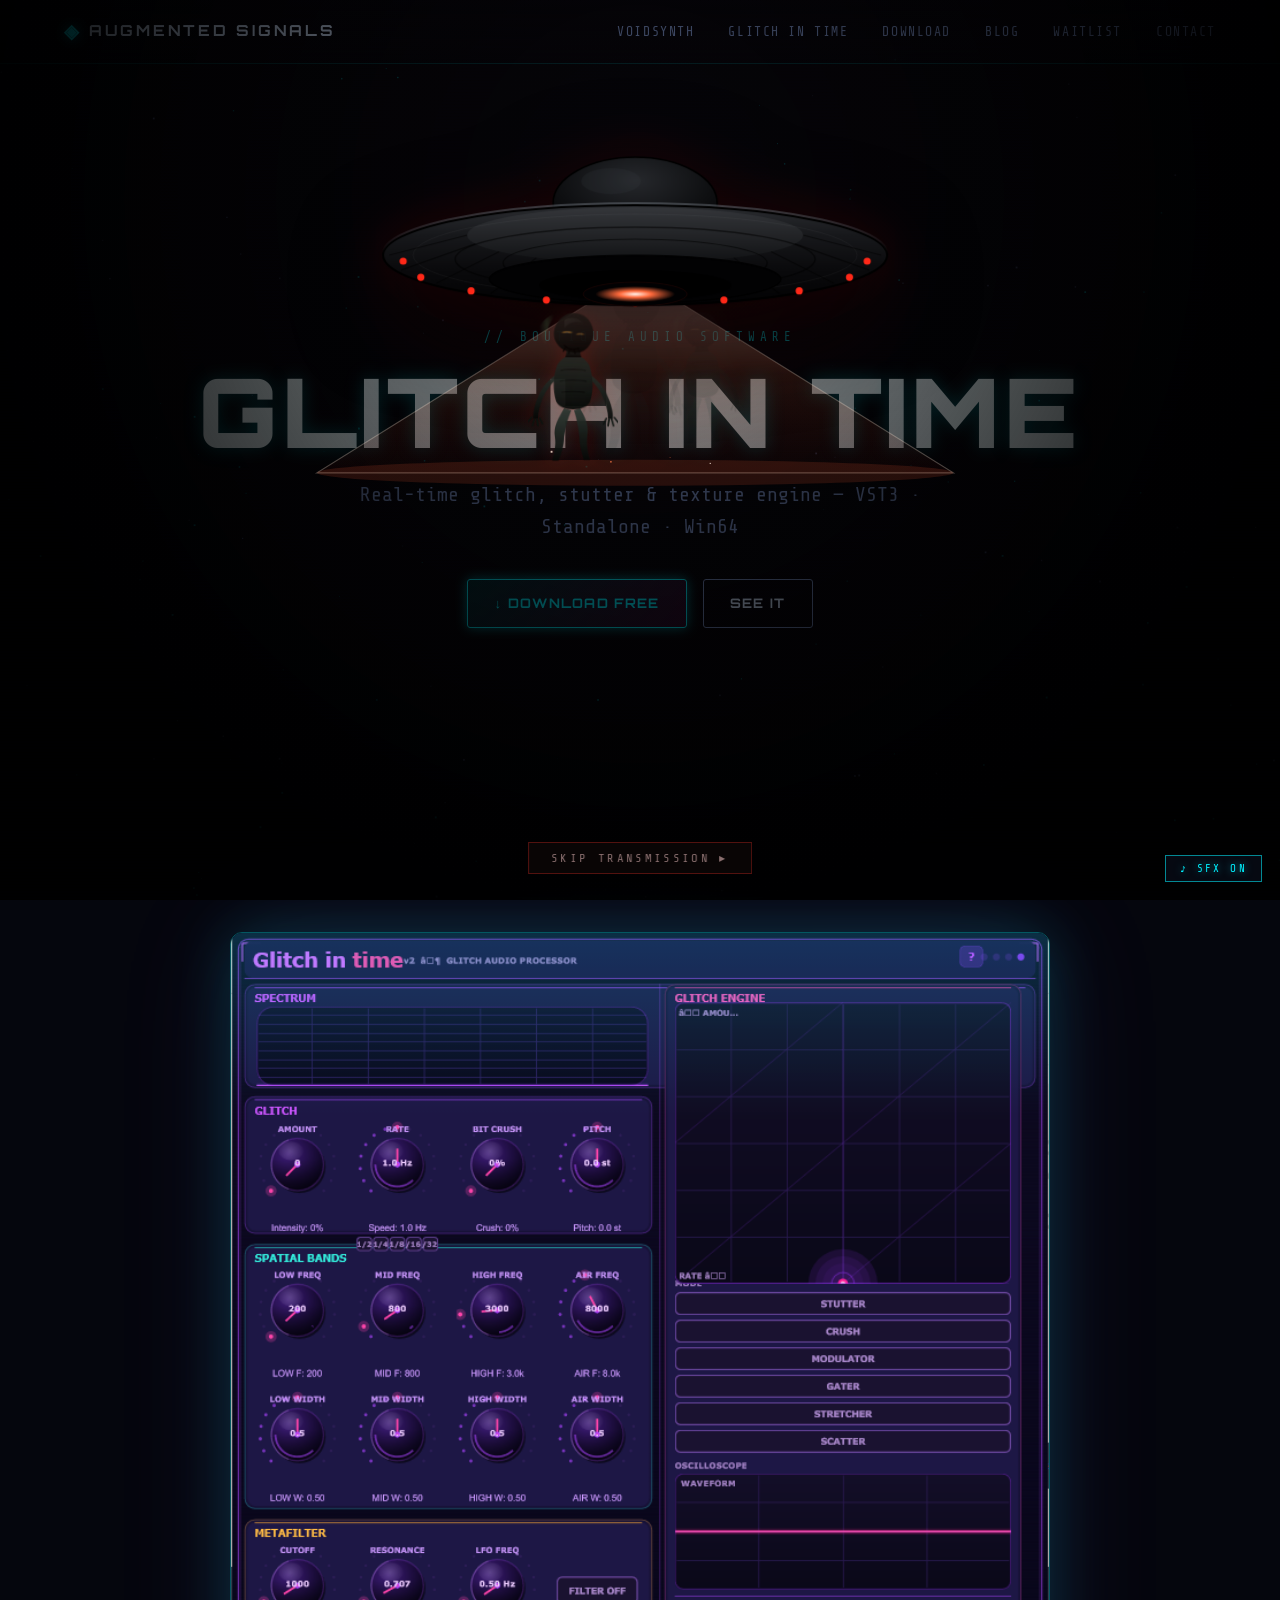
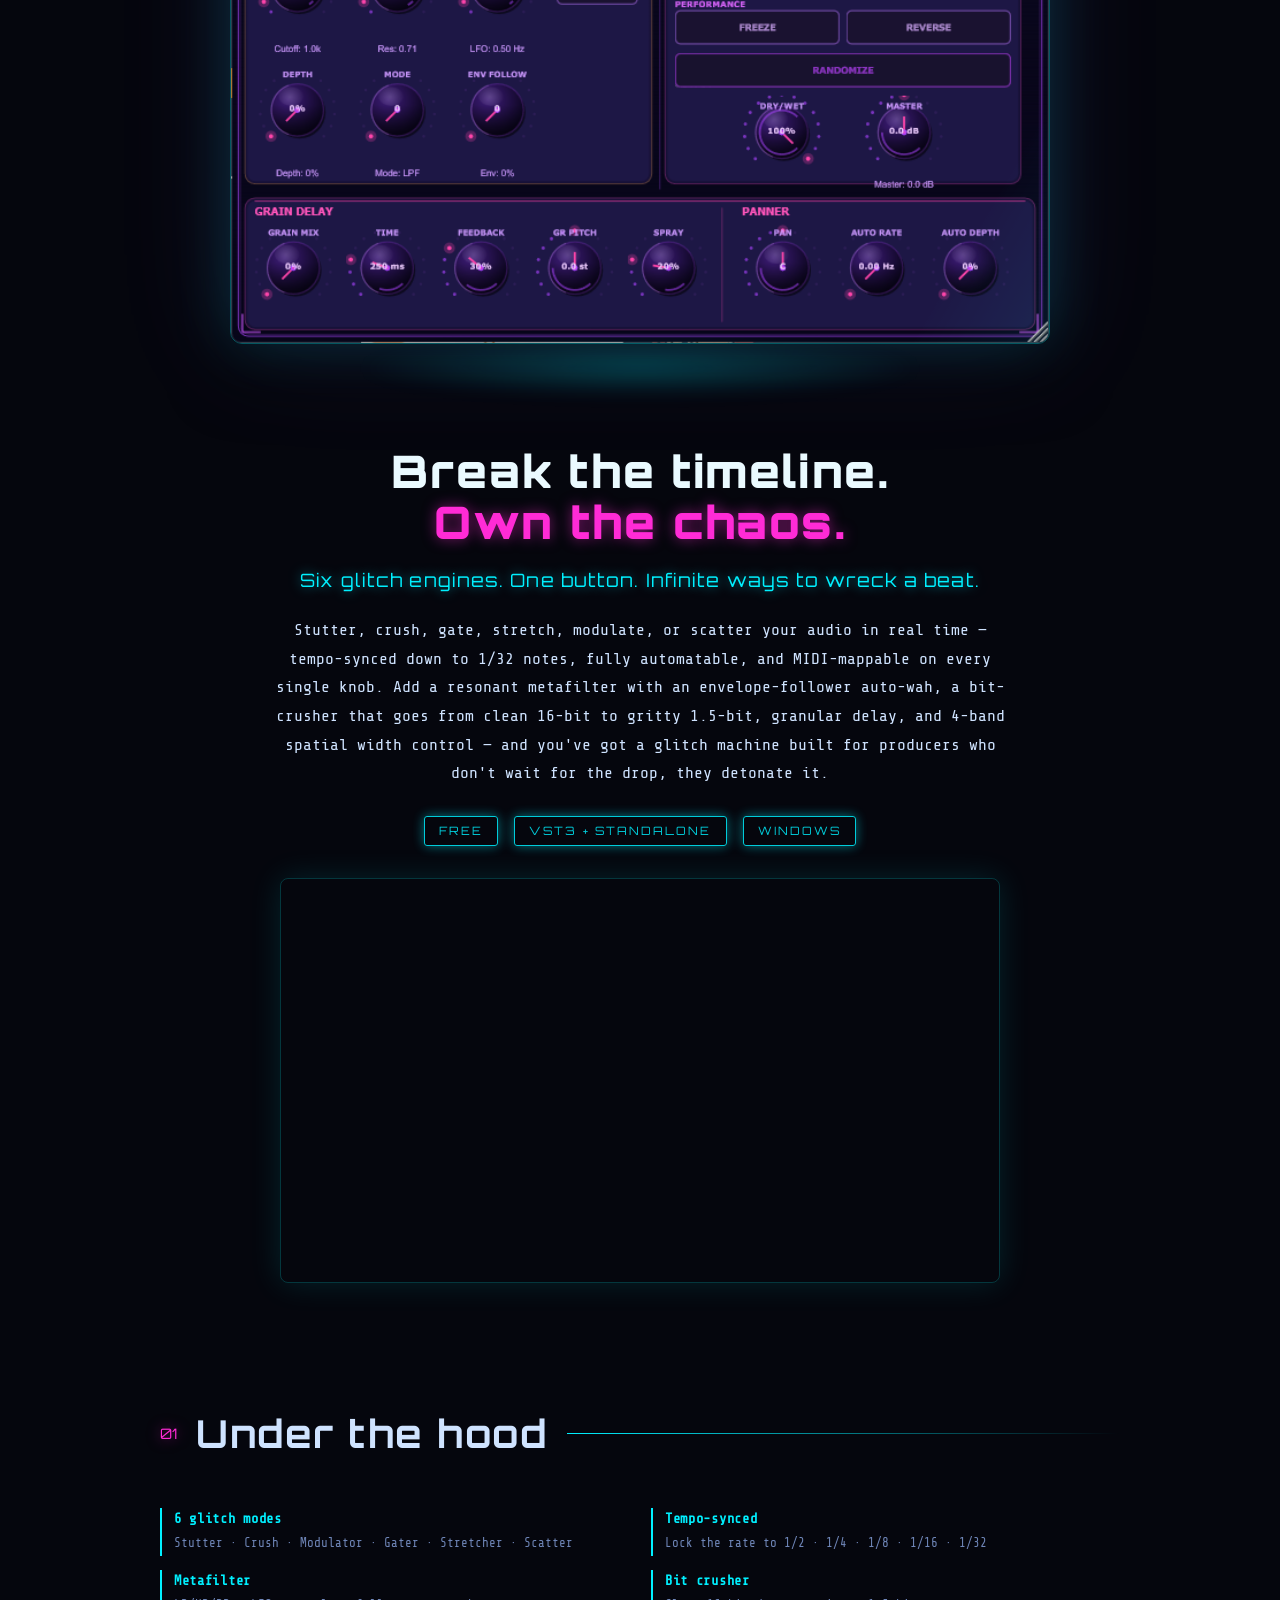
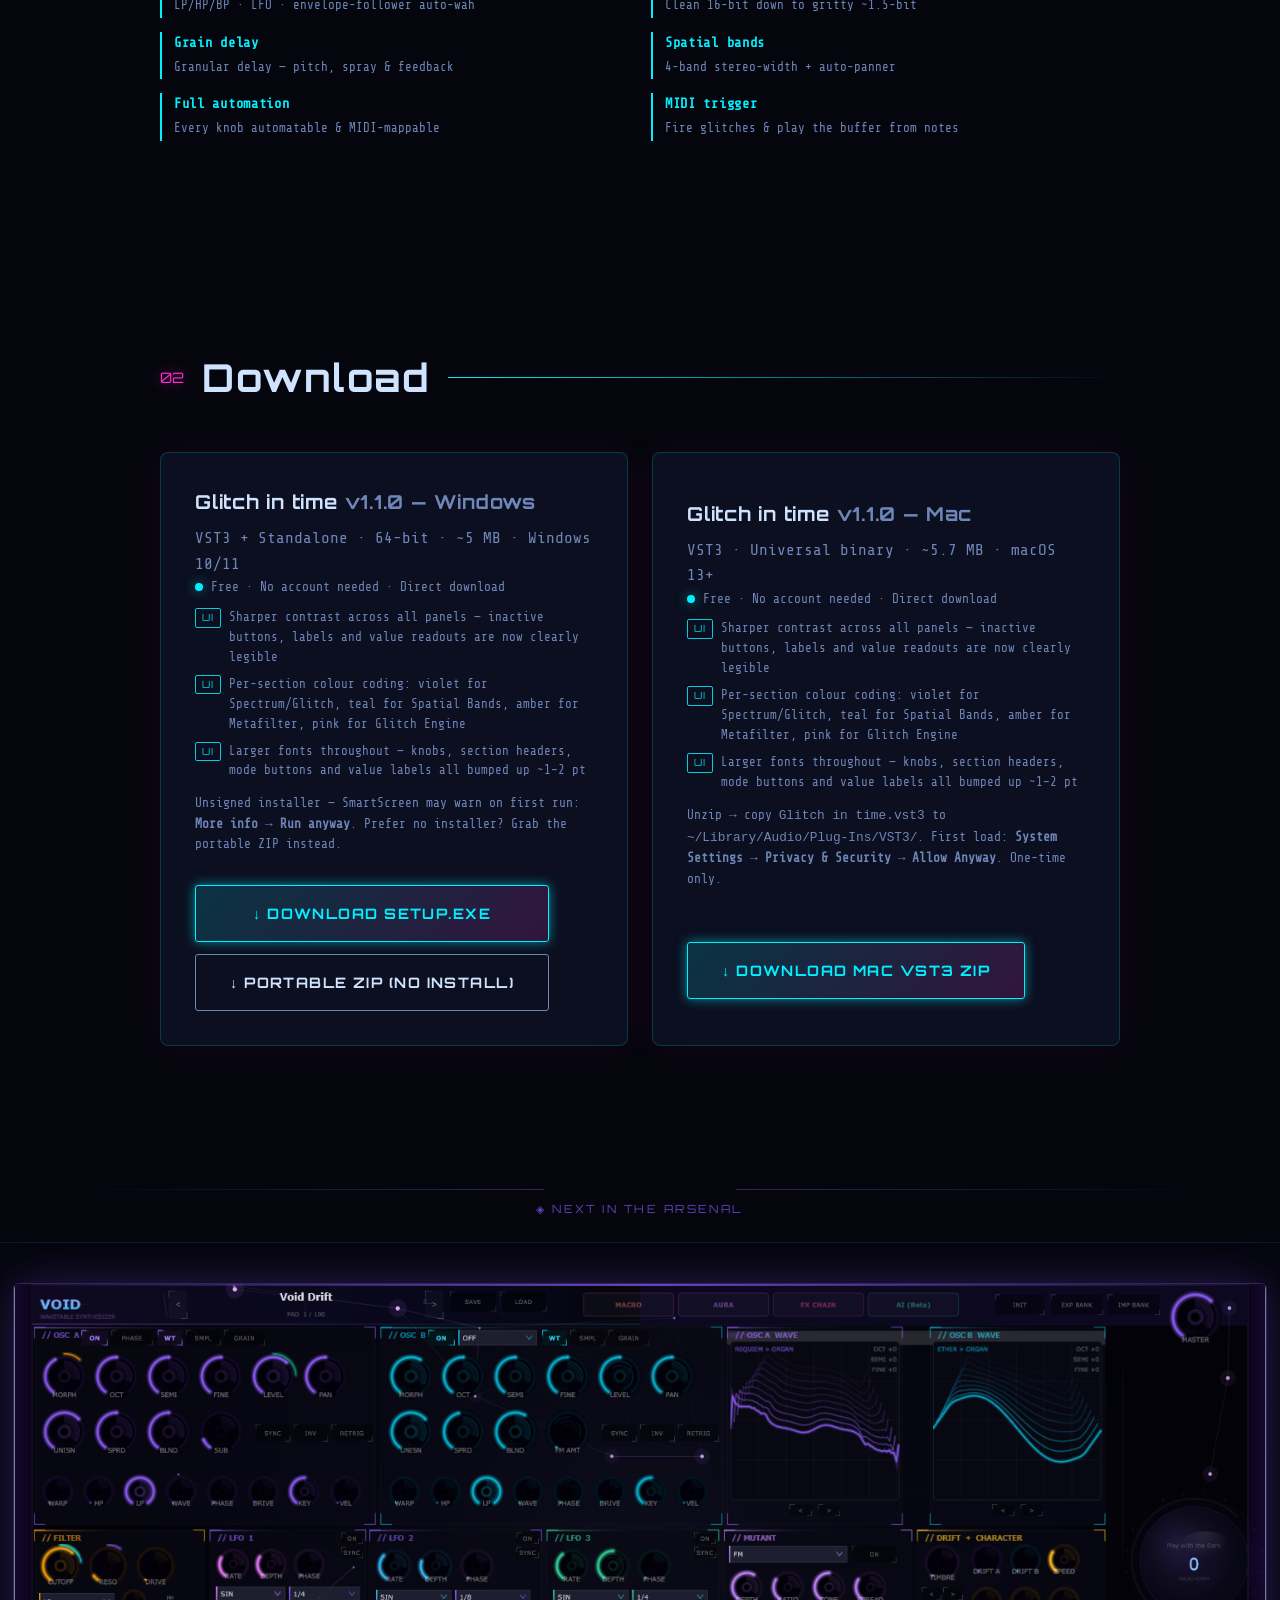
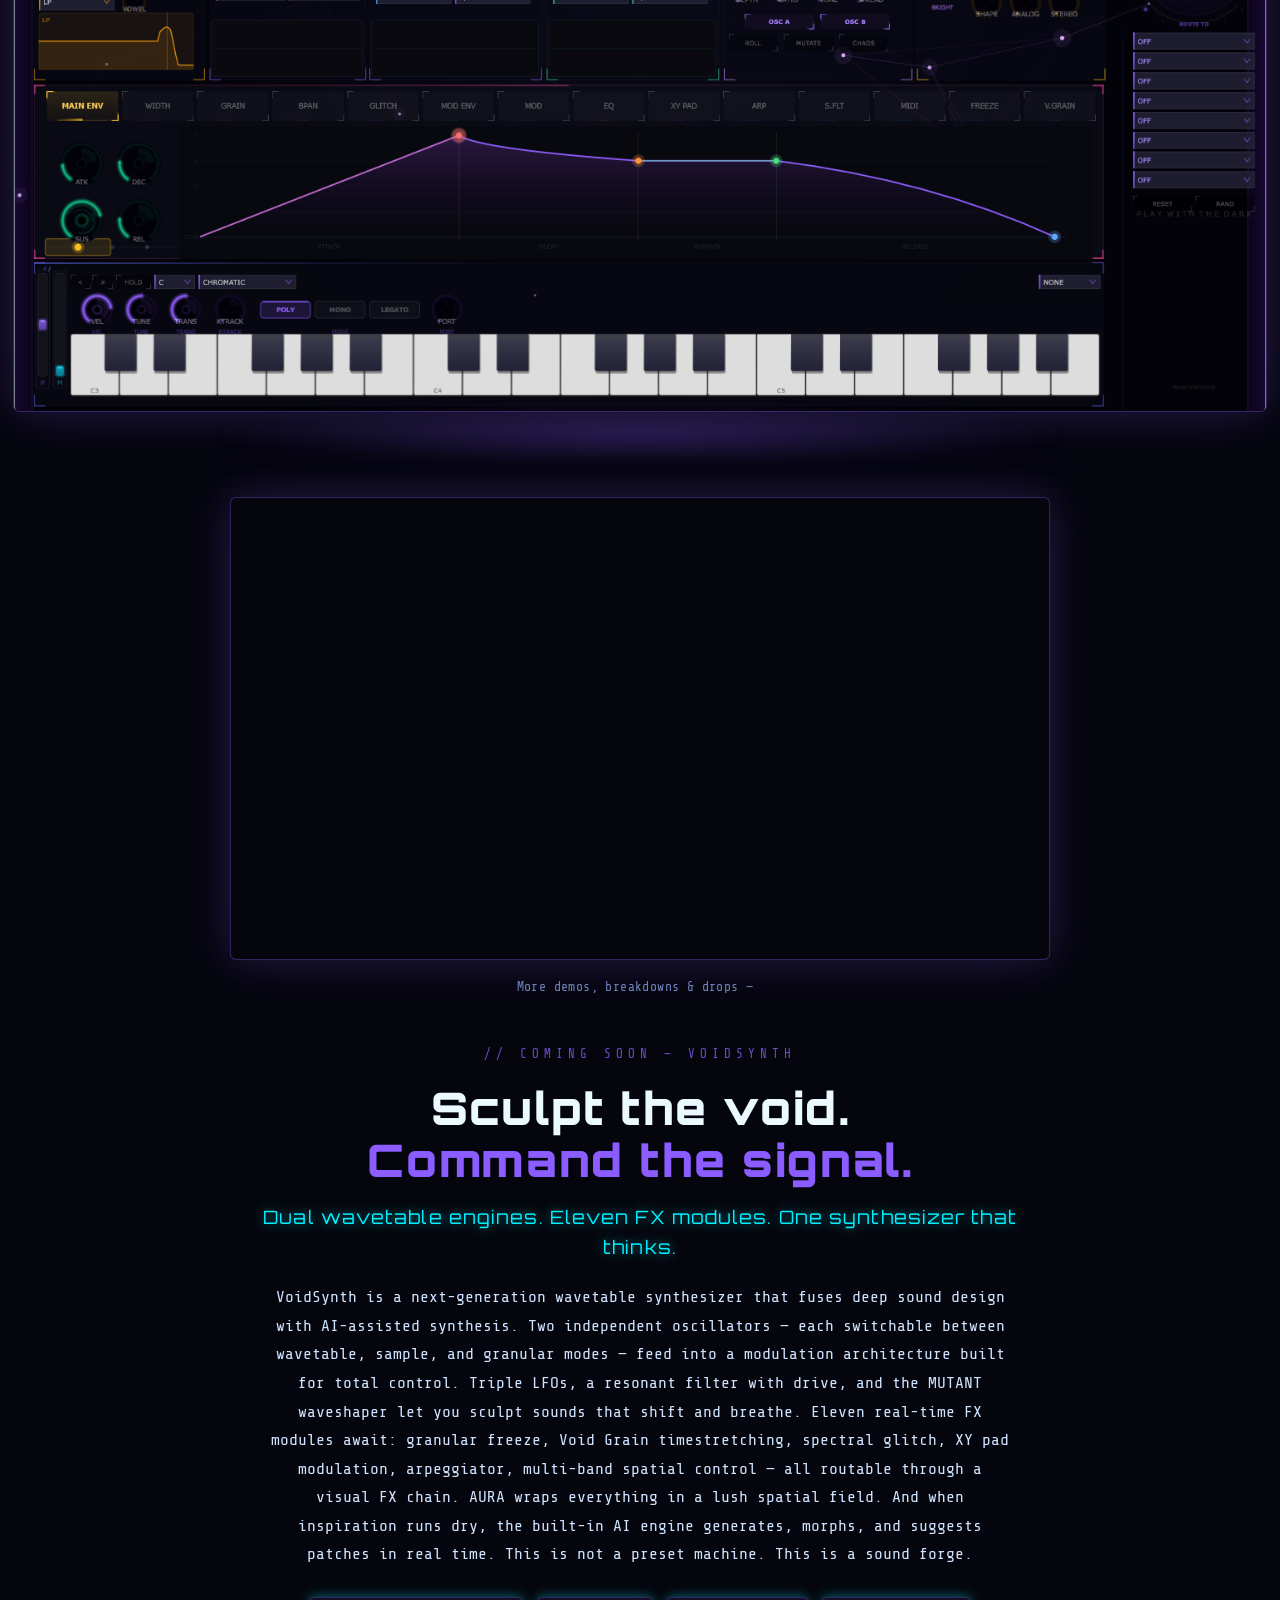
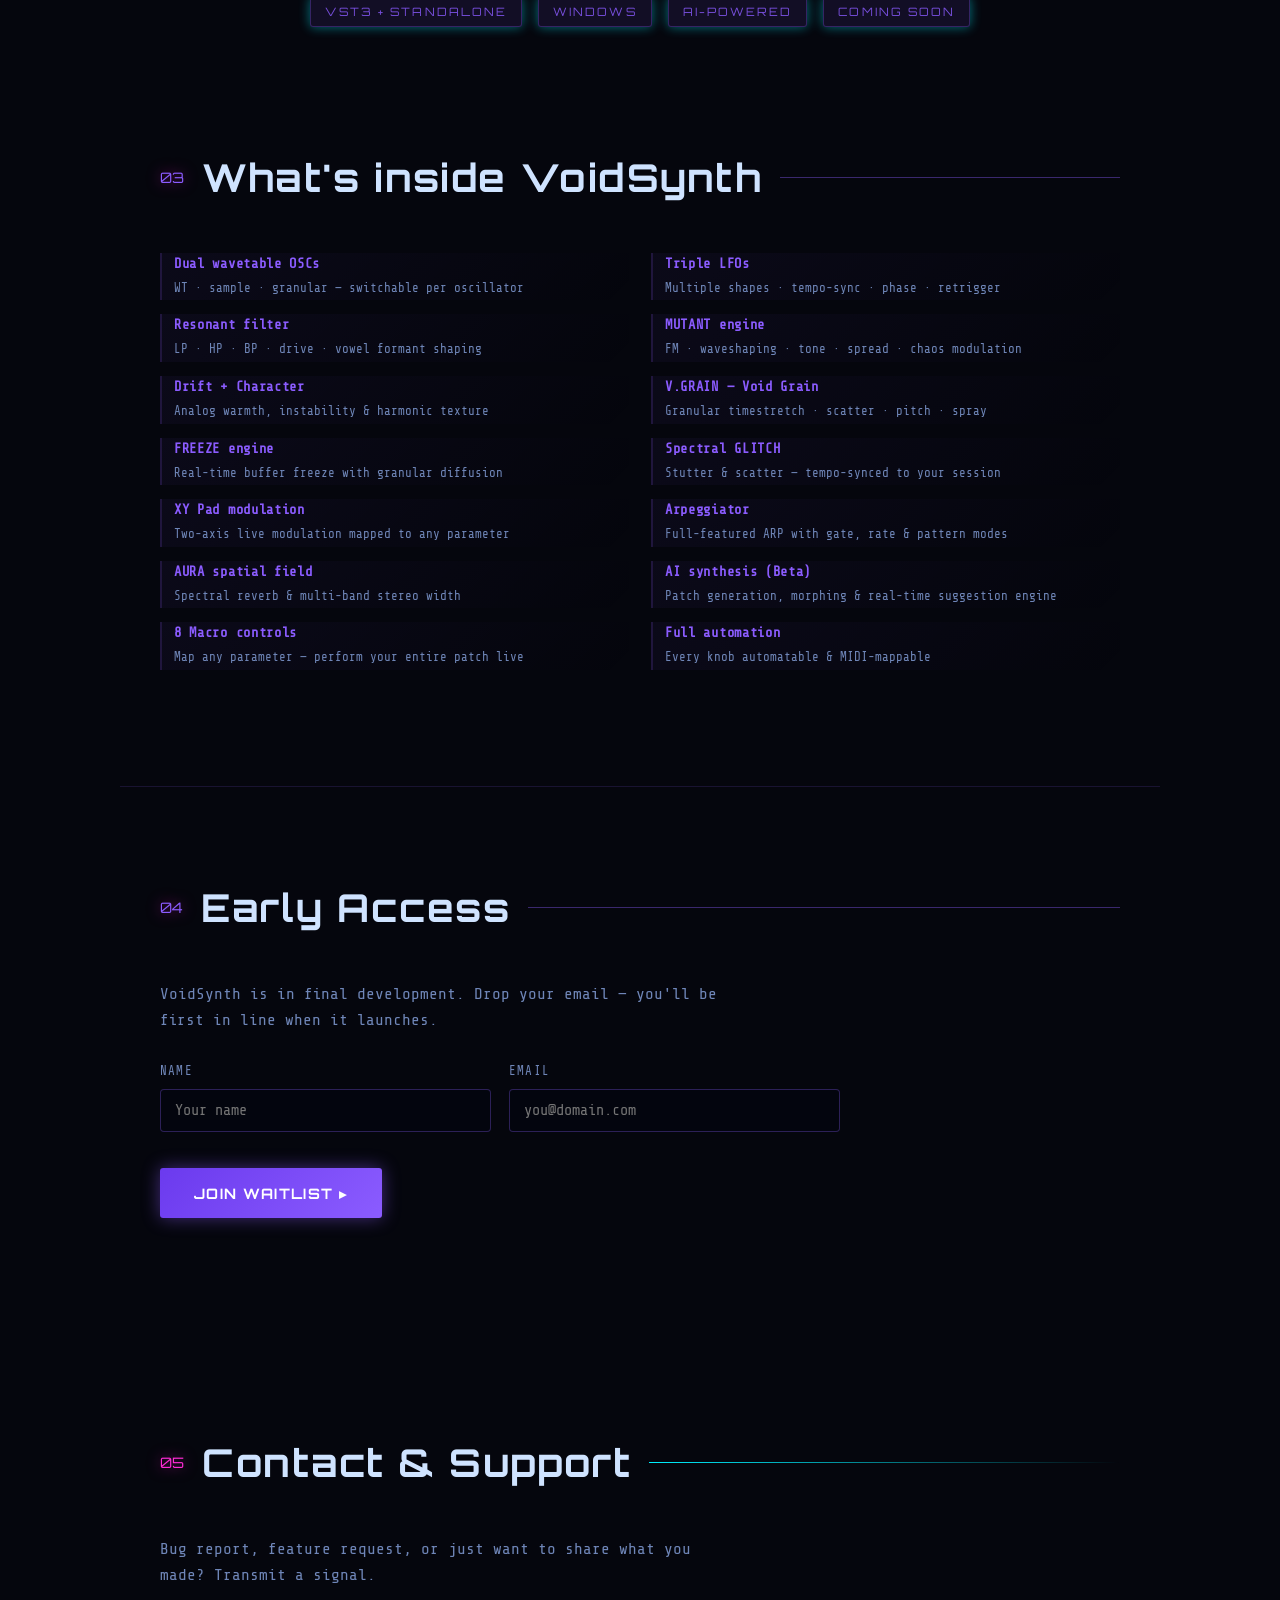
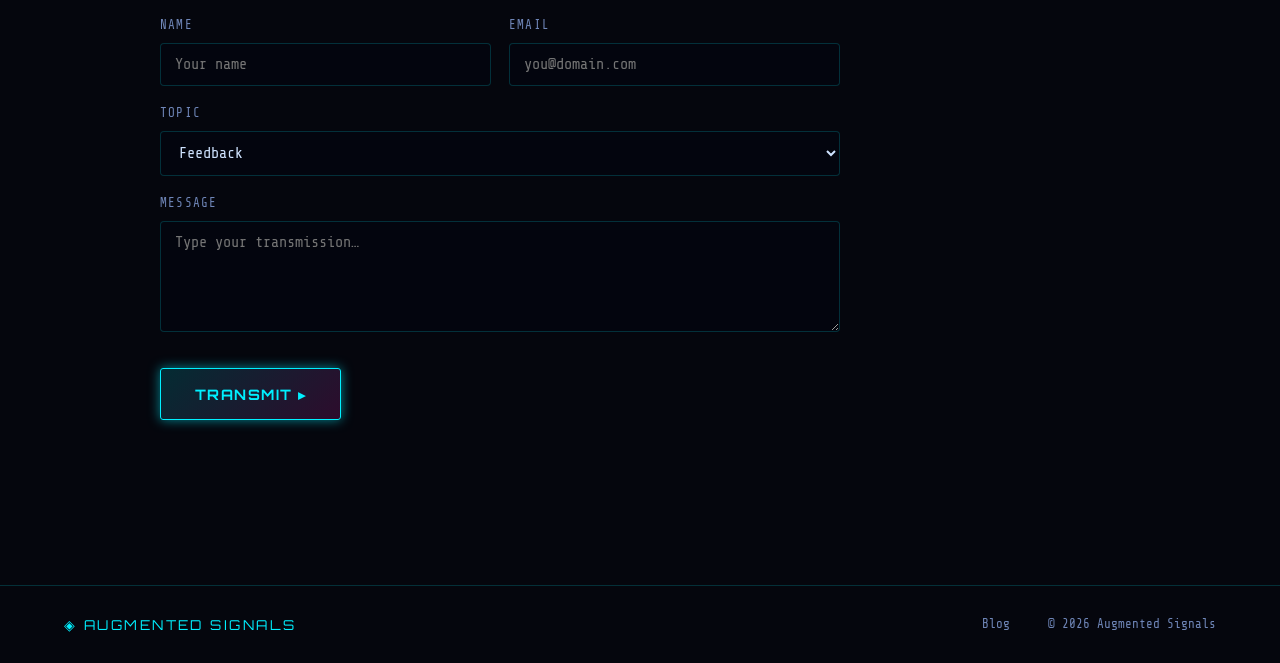
==== commit 09685791: "Add site favicon (diamond brand mark) on every page favicon.ico (16/32/48) for browsers and Google r" ====
--- a/index.html
+++ b/index.html
@@ -4,6 +4,11 @@
 <script>(function(){var m=/iPhone|iPad|iPod|Android|webOS|BlackBerry|IEMobile|Opera Mini/i.test(navigator.userAgent);if(m&&!location.pathname.startsWith('/mobile'))location.replace('/mobile/'+location.hash);})();</script>
 <meta charset="UTF-8" />
 <meta name="viewport" content="width=device-width, initial-scale=1.0" />
+<link rel="icon" href="/favicon.ico" sizes="48x48" />
+<link rel="icon" href="/favicon.svg" type="image/svg+xml" />
+<link rel="apple-touch-icon" href="/apple-touch-icon.png" />
+<link rel="manifest" href="/site.webmanifest" />
+<meta name="theme-color" content="#05060d" />
 <title>Augmented Signals — Glitch in Time · VoidSynth | Free VST3 Audio Plugins</title>
 <meta name="description" content="Augmented Signals — boutique audio software. Glitch in Time: free real-time glitch processor VST3. VoidSynth: AI-powered wavetable synthesizer. Windows 64-bit." />
 <link rel="canonical" href="https://augmentedsignals.com/" />
